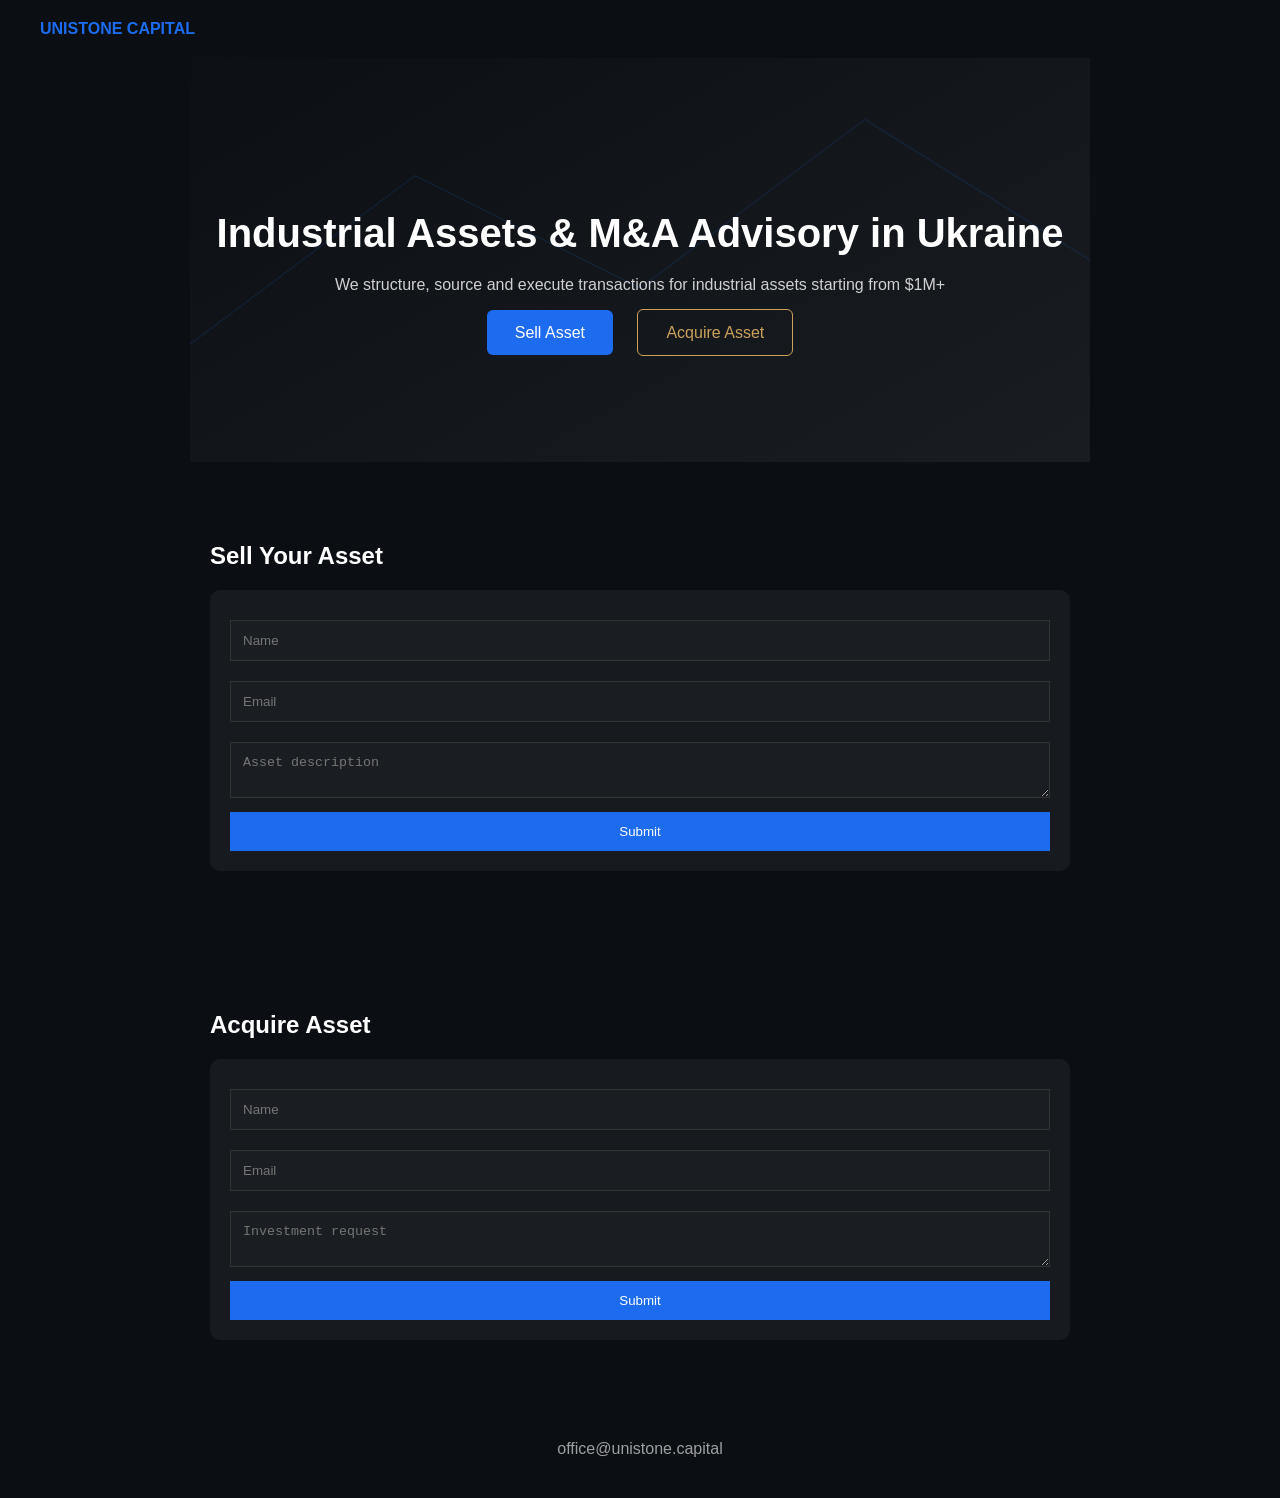
==== index.html @ e774b599 "Add files via upload" ====
<!DOCTYPE html>
<html lang="en">
<head>
<meta charset="UTF-8">
<meta name="viewport" content="width=device-width, initial-scale=1.0">
<title>Unistone Capital</title>
<link rel="stylesheet" href="./assets/css/style.css">
</head>
<body>

<header>
<div class="logo">UNISTONE CAPITAL</div>
</header>

<section class="hero">
<h1>Industrial Assets & M&A Advisory in Ukraine</h1>
<p>We structure, source and execute transactions for industrial assets starting from $1M+</p>
<a href="#sell" class="btn primary">Sell Asset</a>
<a href="#buy" class="btn secondary">Acquire Asset</a>
</section>

<section id="sell">
<h2>Sell Your Asset</h2>
<form>
<input placeholder="Name">
<input placeholder="Email">
<textarea placeholder="Asset description"></textarea>
<button>Submit</button>
</form>
</section>

<section id="buy">
<h2>Acquire Asset</h2>
<form>
<input placeholder="Name">
<input placeholder="Email">
<textarea placeholder="Investment request"></textarea>
<button>Submit</button>
</form>
</section>

<footer>
office@unistone.capital
</footer>

</body>
</html>
---- assets/css/style.css ----
*{box-sizing:border-box}
body{margin:0;font-family:Arial;background:#0b0f14;color:#fff}
header{padding:20px 40px}
.logo{font-weight:bold;color:#1d6cf0}
.hero{background:url('../img/hero.svg') center/cover no-repeat;padding:120px 20px;text-align:center}
.hero h1{font-size:40px;margin-bottom:20px}
.hero p{opacity:.8;margin-bottom:30px}
.btn{padding:14px 28px;margin:10px;border-radius:6px;text-decoration:none}
.primary{background:#1d6cf0;color:#fff}
.secondary{border:1px solid #cba15a;color:#cba15a}
section{padding:60px 20px;max-width:900px;margin:auto}
form{background:rgba(255,255,255,0.05);padding:20px;border-radius:10px}
input,textarea{width:100%;margin:10px 0;padding:12px;background:#1a1e23;border:1px solid #333;color:#fff}
button{background:#1d6cf0;color:#fff;border:none;padding:12px;width:100%}
footer{text-align:center;padding:40px;opacity:.6}
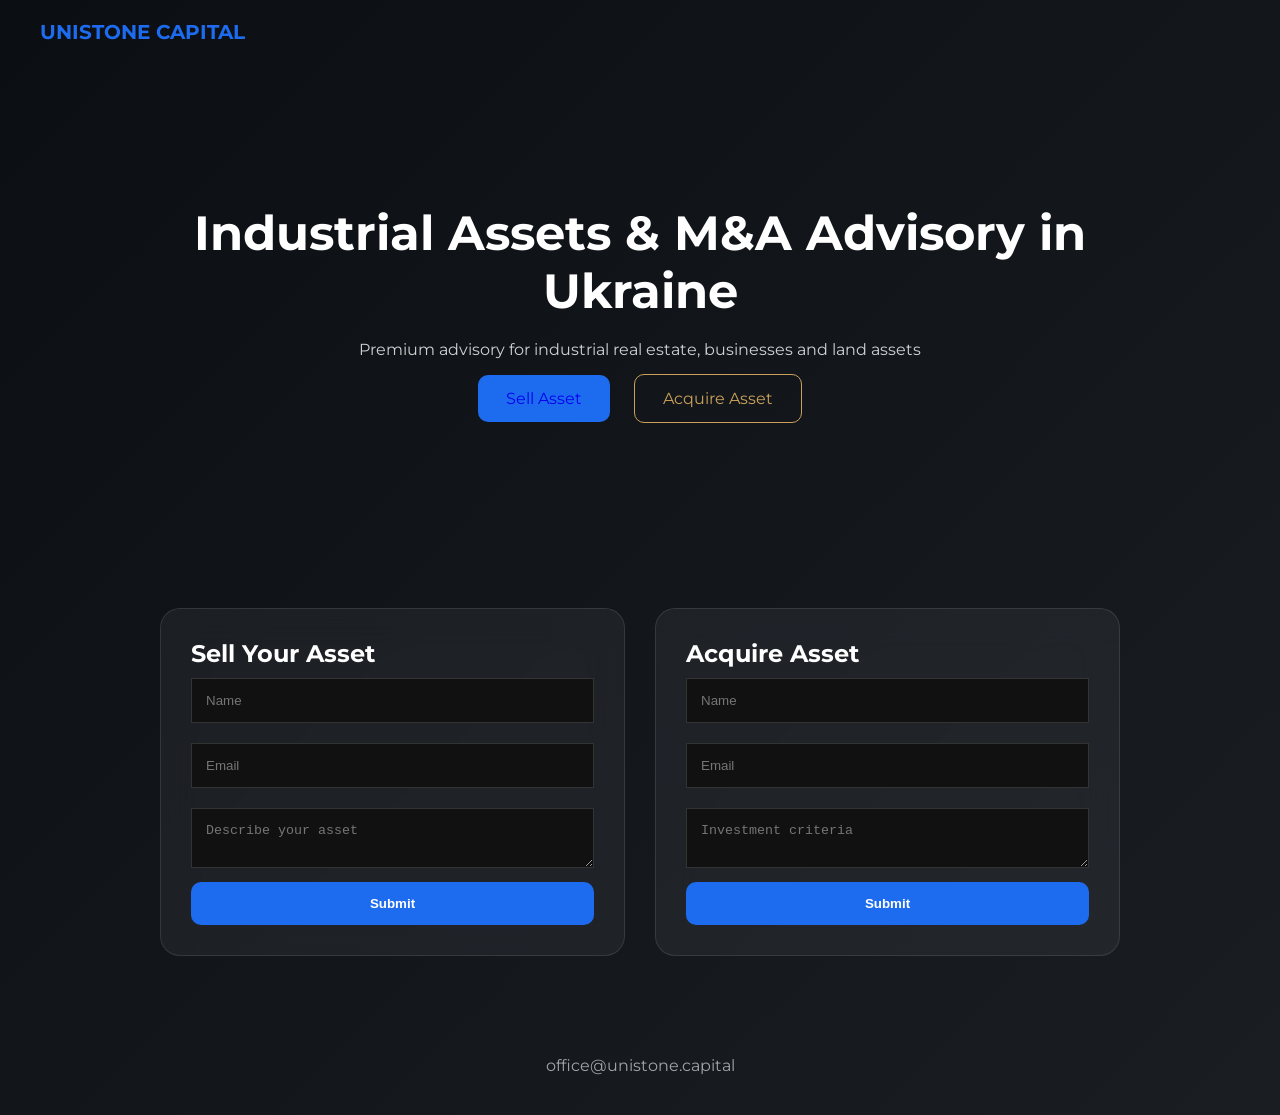
==== commit 289d7223: "Add files via upload" ====
--- a/index.html
+++ b/index.html
@@ -6,6 +6,7 @@
 <title>Unistone Capital</title>
 <link rel="stylesheet" href="./assets/css/style.css">
 </head>
+
 <body>
 
 <header>
@@ -14,29 +15,32 @@
 
 <section class="hero">
 <h1>Industrial Assets & M&A Advisory in Ukraine</h1>
-<p>We structure, source and execute transactions for industrial assets starting from $1M+</p>
+<p>Premium advisory for industrial real estate, businesses and land assets</p>
+
 <a href="#sell" class="btn primary">Sell Asset</a>
 <a href="#buy" class="btn secondary">Acquire Asset</a>
 </section>
 
-<section id="sell">
+<section class="grid">
+<div class="glass" id="sell">
 <h2>Sell Your Asset</h2>
 <form>
 <input placeholder="Name">
 <input placeholder="Email">
-<textarea placeholder="Asset description"></textarea>
+<textarea placeholder="Describe your asset"></textarea>
 <button>Submit</button>
 </form>
-</section>
+</div>
 
-<section id="buy">
+<div class="glass" id="buy">
 <h2>Acquire Asset</h2>
 <form>
 <input placeholder="Name">
 <input placeholder="Email">
-<textarea placeholder="Investment request"></textarea>
+<textarea placeholder="Investment criteria"></textarea>
 <button>Submit</button>
 </form>
+</div>
 </section>
 
 <footer>
--- a/assets/css/style.css
+++ b/assets/css/style.css
@@ -1,15 +1,100 @@
-*{box-sizing:border-box}
-body{margin:0;font-family:Arial;background:#0b0f14;color:#fff}
-header{padding:20px 40px}
-.logo{font-weight:bold;color:#1d6cf0}
-.hero{background:url('../img/hero.svg') center/cover no-repeat;padding:120px 20px;text-align:center}
-.hero h1{font-size:40px;margin-bottom:20px}
-.hero p{opacity:.8;margin-bottom:30px}
-.btn{padding:14px 28px;margin:10px;border-radius:6px;text-decoration:none}
-.primary{background:#1d6cf0;color:#fff}
-.secondary{border:1px solid #cba15a;color:#cba15a}
-section{padding:60px 20px;max-width:900px;margin:auto}
-form{background:rgba(255,255,255,0.05);padding:20px;border-radius:10px}
-input,textarea{width:100%;margin:10px 0;padding:12px;background:#1a1e23;border:1px solid #333;color:#fff}
-button{background:#1d6cf0;color:#fff;border:none;padding:12px;width:100%}
-footer{text-align:center;padding:40px;opacity:.6}
+
+@import url('https://fonts.googleapis.com/css2?family=Montserrat:wght@400;600;700&display=swap');
+
+*{box-sizing:border-box;margin:0;padding:0}
+body{
+  font-family:'Montserrat',sans-serif;
+  background:linear-gradient(135deg,#0b0f14,#1a1e23);
+  color:#fff;
+}
+
+header{
+  padding:20px 40px;
+  display:flex;
+  justify-content:space-between;
+  align-items:center;
+}
+
+.logo{
+  font-weight:700;
+  font-size:20px;
+  color:#1d6cf0;
+}
+
+.hero{
+  padding:140px 20px;
+  text-align:center;
+}
+
+.hero h1{
+  font-size:48px;
+  max-width:900px;
+  margin:0 auto 20px;
+}
+
+.hero p{
+  opacity:.8;
+  margin-bottom:30px;
+}
+
+.btn{
+  padding:14px 28px;
+  margin:10px;
+  border-radius:10px;
+  text-decoration:none;
+  backdrop-filter:blur(10px);
+}
+
+.primary{
+  background:#1d6cf0;
+}
+
+.secondary{
+  border:1px solid #cba15a;
+  color:#cba15a;
+}
+
+.glass{
+  background:rgba(255,255,255,0.05);
+  backdrop-filter:blur(20px);
+  border:1px solid rgba(255,255,255,0.1);
+  border-radius:20px;
+  padding:30px;
+}
+
+section{
+  padding:60px 20px;
+  max-width:1000px;
+  margin:auto;
+}
+
+.grid{
+  display:grid;
+  grid-template-columns:1fr 1fr;
+  gap:30px;
+}
+
+input,textarea{
+  width:100%;
+  padding:14px;
+  margin:10px 0;
+  background:#111;
+  border:1px solid #333;
+  color:#fff;
+}
+
+button{
+  width:100%;
+  padding:14px;
+  background:#1d6cf0;
+  border:none;
+  border-radius:10px;
+  color:#fff;
+  font-weight:600;
+}
+
+footer{
+  text-align:center;
+  padding:40px;
+  opacity:.6;
+}
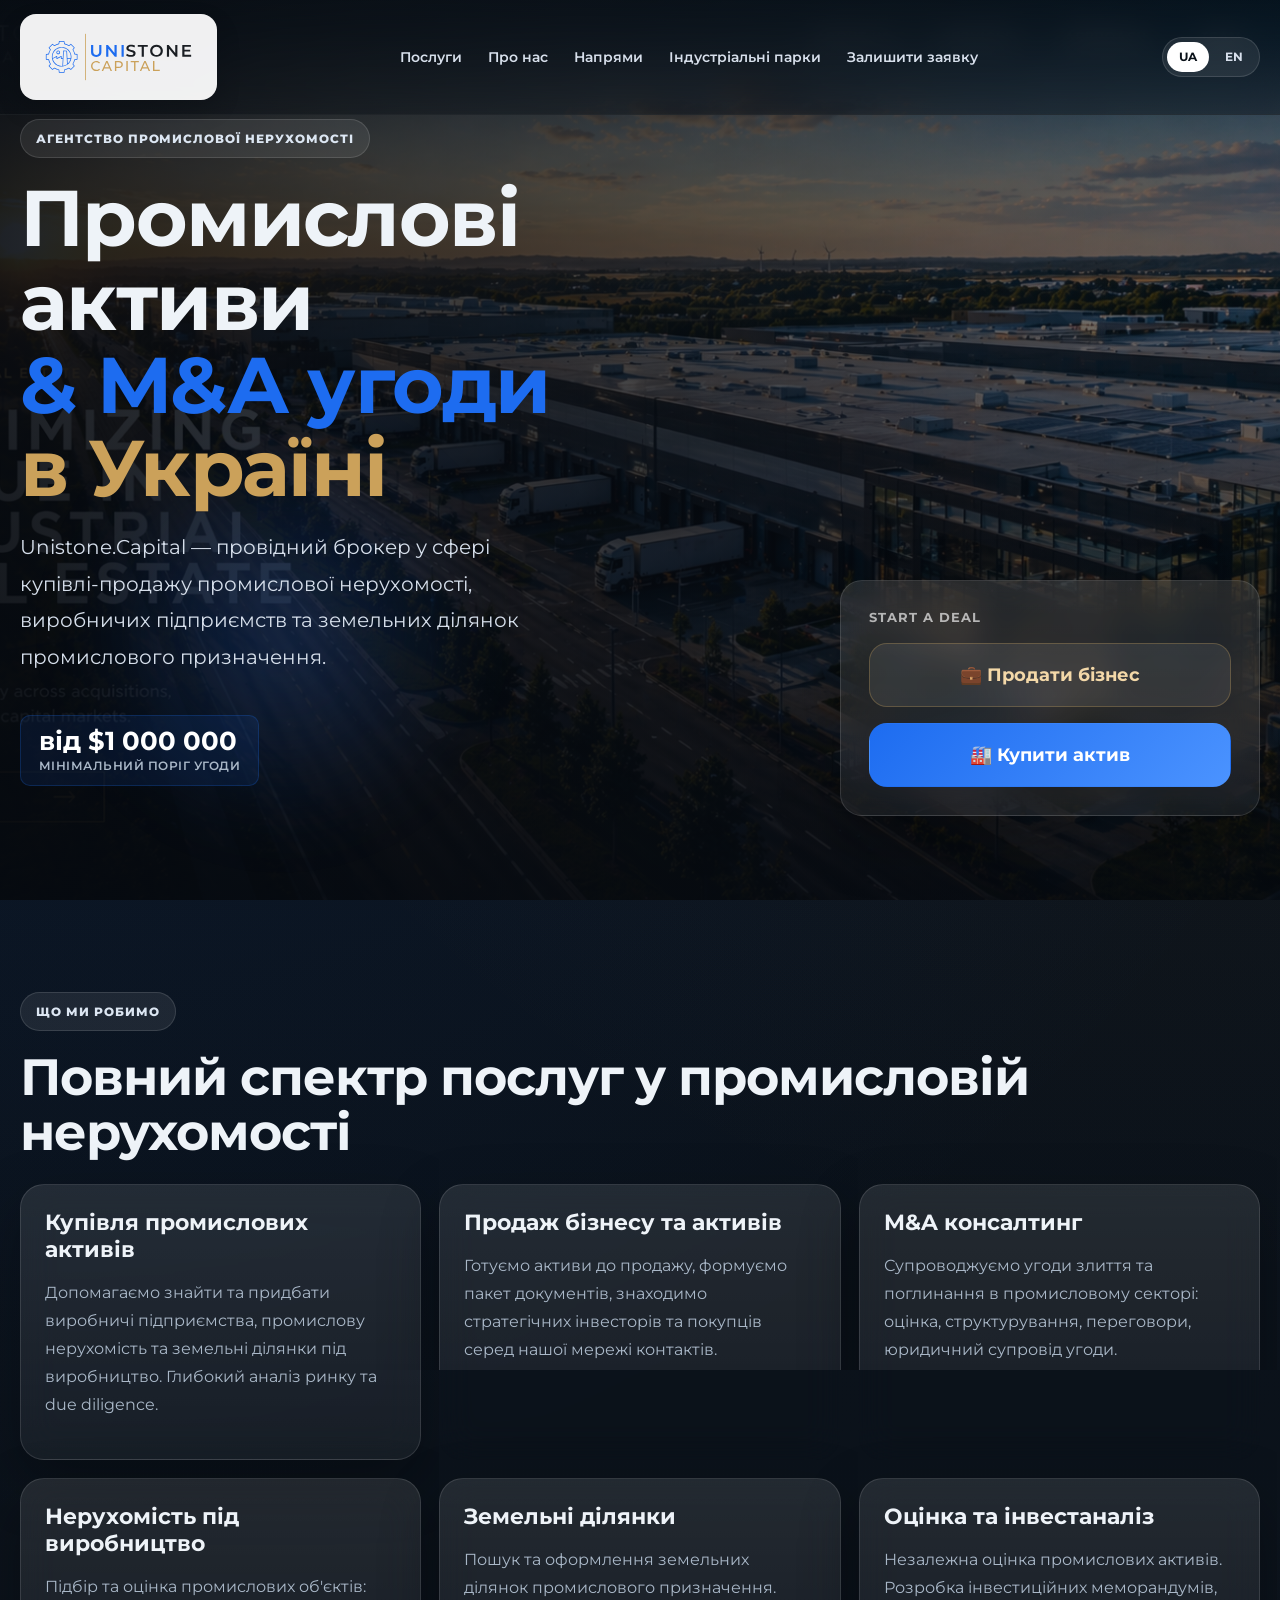
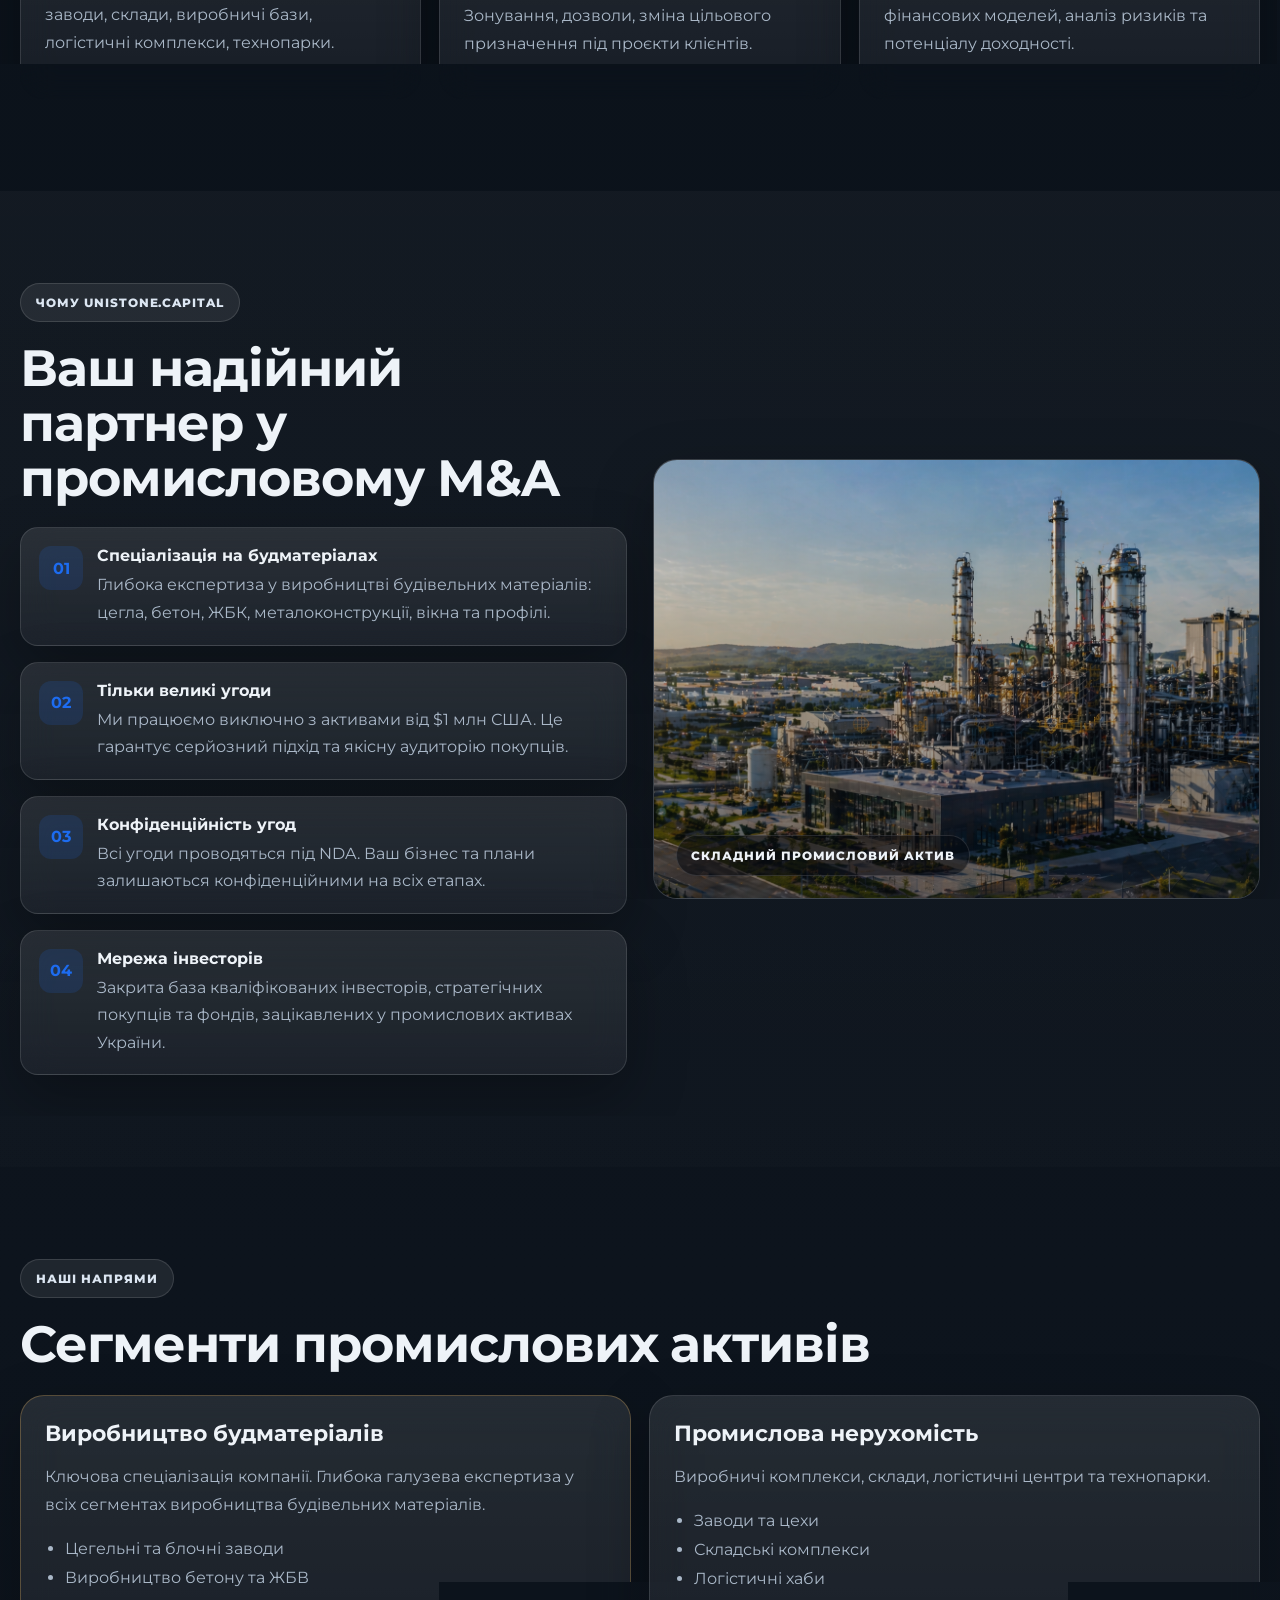
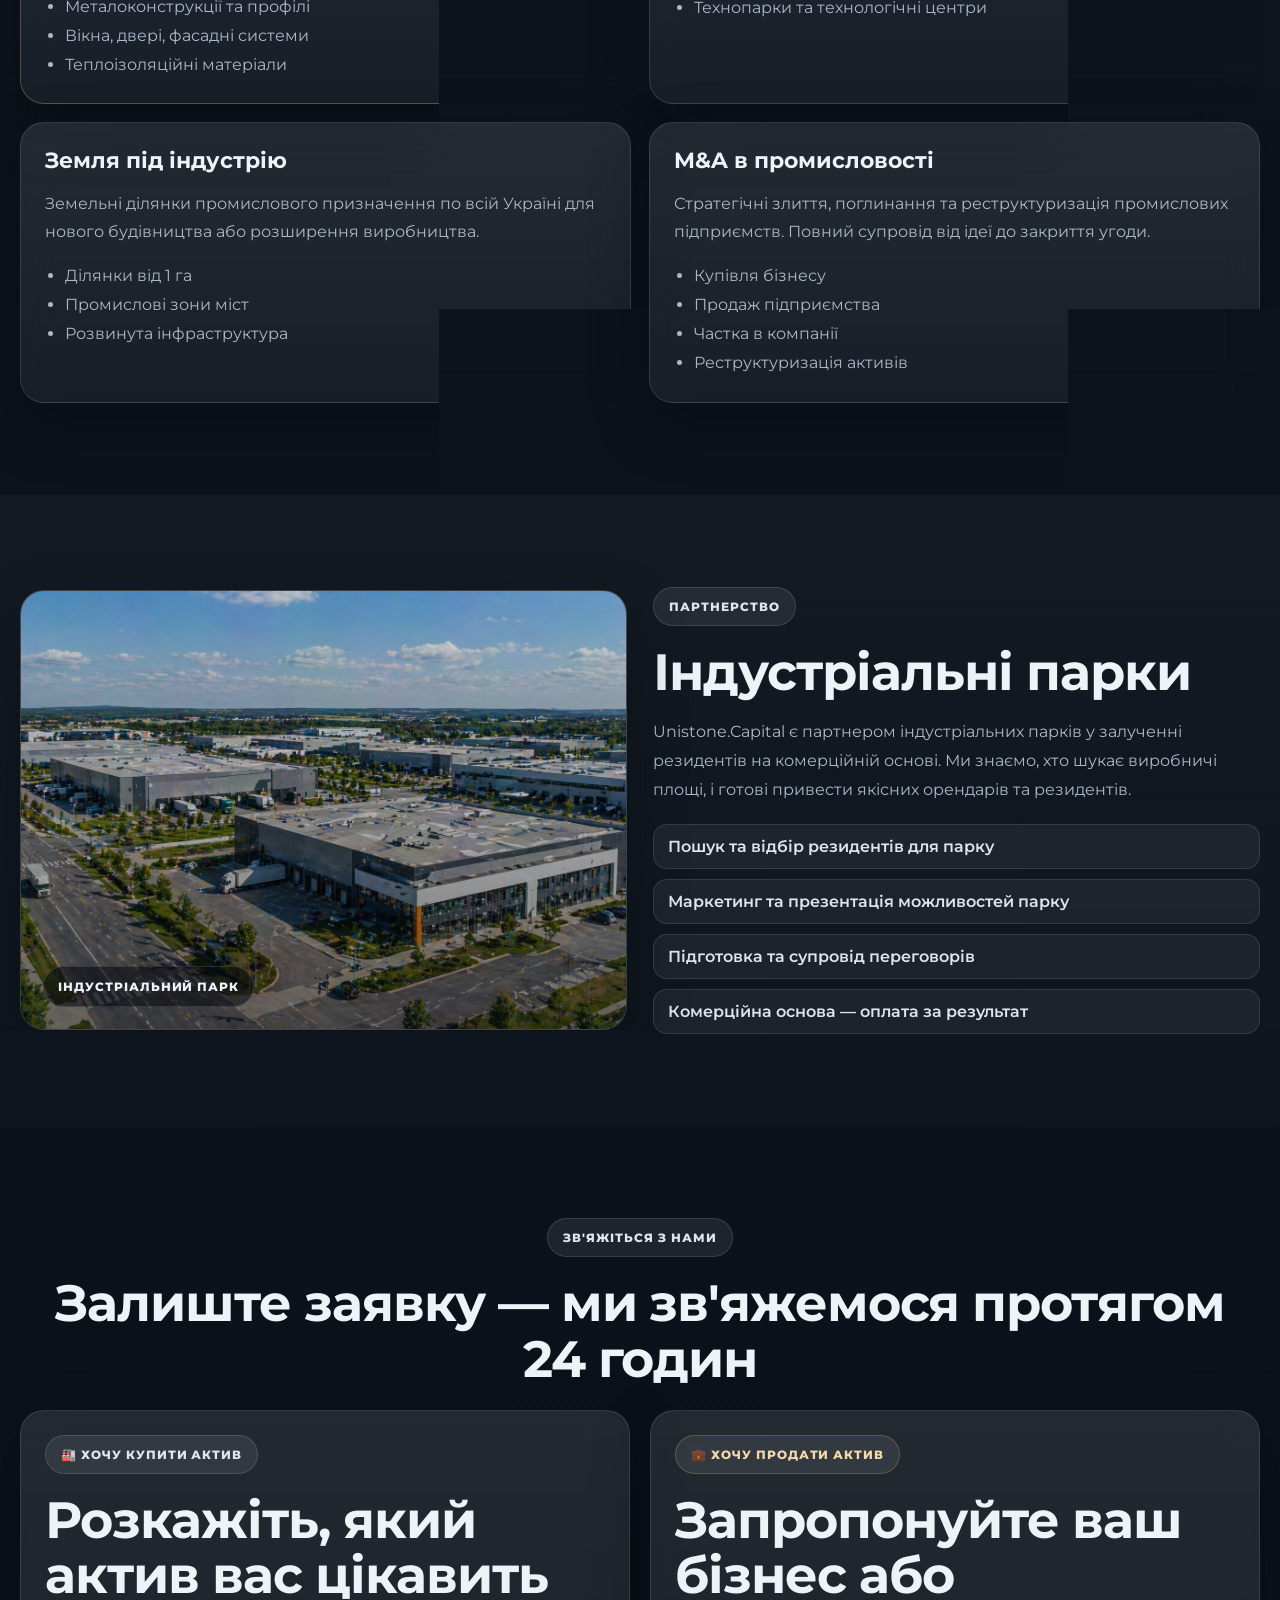
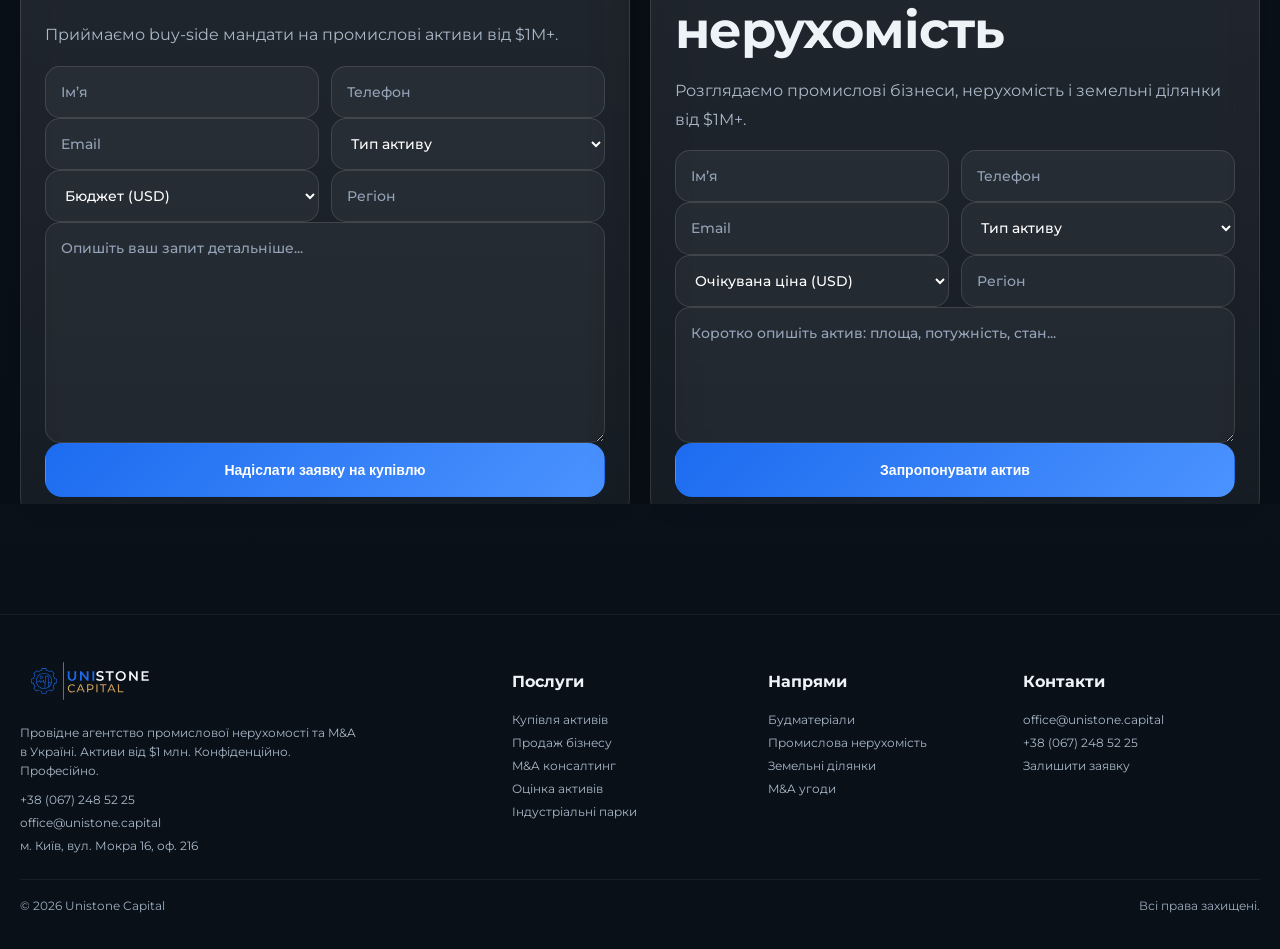
==== commit dcb691c0: "Add files via upload" ====
--- a/index.html
+++ b/index.html
@@ -1,51 +1,323 @@
 <!DOCTYPE html>
-<html lang="en">
+<html lang="uk">
 <head>
-<meta charset="UTF-8">
-<meta name="viewport" content="width=device-width, initial-scale=1.0">
-<title>Unistone Capital</title>
-<link rel="stylesheet" href="./assets/css/style.css">
+  <meta charset="UTF-8">
+  <meta name="viewport" content="width=device-width, initial-scale=1.0">
+  <title>Unistone.Capital — Агентство промислової нерухомості</title>
+  <meta name="description" content="Unistone.Capital — провідне агентство промислової нерухомості та M&A в Україні. Активи від $1 млн.">
+  <link rel="preconnect" href="https://fonts.googleapis.com">
+  <link rel="preconnect" href="https://fonts.gstatic.com" crossorigin>
+  <link href="https://fonts.googleapis.com/css2?family=Montserrat:wght@400;500;600;700;800&display=swap" rel="stylesheet">
+  <link rel="stylesheet" href="assets/css/style.css">
 </head>
-
 <body>
-
-<header>
-<div class="logo">UNISTONE CAPITAL</div>
+<header class="site-header">
+  <div class="container header-inner">
+    <a href="#top" class="brand-pill"><img src="assets/img/logo.svg" alt="Unistone Capital"></a>
+    <nav class="main-nav" id="mainNav">
+      <a href="#services" data-i18n="navServices">Послуги</a>
+      <a href="#why" data-i18n="navAbout">Про нас</a>
+      <a href="#segments" data-i18n="navSegments">Напрями</a>
+      
+      <a href="#parks" data-i18n="navParks">Індустріальні парки</a>
+      <a href="#contact" data-i18n="navContact">Залишити заявку</a>
+    </nav>
+    <div class="header-actions">
+      <div class="lang-switch">
+        <button class="lang-btn active" data-lang-btn="uk">UA</button>
+        <button class="lang-btn" data-lang-btn="en">EN</button>
+      </div>
+      <button class="burger" id="burger" aria-label="menu"><span></span><span></span><span></span></button>
+    </div>
+  </div>
 </header>
 
-<section class="hero">
-<h1>Industrial Assets & M&A Advisory in Ukraine</h1>
-<p>Premium advisory for industrial real estate, businesses and land assets</p>
-
-<a href="#sell" class="btn primary">Sell Asset</a>
-<a href="#buy" class="btn secondary">Acquire Asset</a>
-</section>
-
-<section class="grid">
-<div class="glass" id="sell">
-<h2>Sell Your Asset</h2>
-<form>
-<input placeholder="Name">
-<input placeholder="Email">
-<textarea placeholder="Describe your asset"></textarea>
-<button>Submit</button>
-</form>
-</div>
-
-<div class="glass" id="buy">
-<h2>Acquire Asset</h2>
-<form>
-<input placeholder="Name">
-<input placeholder="Email">
-<textarea placeholder="Investment criteria"></textarea>
-<button>Submit</button>
-</form>
-</div>
-</section>
-
-<footer>
-office@unistone.capital
+<main id="top">
+  <section class="hero">
+    <div class="hero-media"></div>
+    <div class="hero-overlay"></div>
+    <div class="hero-glow"></div>
+    <div class="container hero-inner">
+      <div class="hero-copy">
+        <div class="eyebrow" data-i18n="heroBadge">Агентство промислової нерухомості</div>
+        <h1 class="hero-title">
+  <span data-i18n="heroL1"></span>
+  <span class="line-blue" data-i18n="heroL2"></span>
+  <span class="line-gold" data-i18n="heroL3"></span>
+</h1>
+        <p class="hero-text" data-i18n="heroText">Unistone.Capital — провідний брокер у сфері купівлі-продажу промислової нерухомості, виробничих підприємств та земельних ділянок промислового призначення.</p>
+        <div class="hero-threshold-lite">
+          <strong>від $1 000 000</strong>
+          <span data-i18n="heroThreshold">Мінімальний поріг угоди</span>
+        </div>
+
+      </div>
+      <div class="hero-actions-panel reveal-hero">
+        <div class="hero-actions-card">
+          <div class="hero-actions-label" data-i18n="heroActionLabel">Start a Deal</div>
+          <a class="btn btn-secondary btn-hero" href="#sell" data-i18n="heroCta2">💼 Продати бізнес</a>
+          <a class="btn btn-primary btn-hero" href="#buy" data-i18n="heroCta1">🏭 Купити актив</a>
+        </div>
+      </div>
+    </div>
+  </section>
+
+  <section class="section" id="services">
+    <div class="container">
+      <div class="section-head">
+        <div class="section-kicker" data-i18n="servicesKicker">Що ми робимо</div>
+        <h2 data-i18n="servicesTitle">Повний спектр послуг у промисловій нерухомості</h2>
+      </div>
+      <div class="services-grid">
+        <article class="glass-card">
+          <h3 data-i18n="s1t">Купівля промислових активів</h3>
+          <p data-i18n="s1d">Допомагаємо знайти та придбати виробничі підприємства, промислову нерухомість та земельні ділянки під виробництво. Глибокий аналіз ринку та due diligence.</p>
+        </article>
+        <article class="glass-card">
+          <h3 data-i18n="s2t">Продаж бізнесу та активів</h3>
+          <p data-i18n="s2d">Готуємо активи до продажу, формуємо пакет документів, знаходимо стратегічних інвесторів та покупців серед нашої мережі контактів.</p>
+        </article>
+        <article class="glass-card">
+          <h3 data-i18n="s3t">M&A консалтинг</h3>
+          <p data-i18n="s3d">Супроводжуємо угоди злиття та поглинання в промисловому секторі: оцінка, структурування, переговори, юридичний супровід угоди.</p>
+        </article>
+        <article class="glass-card">
+          <h3 data-i18n="s4t">Нерухомість під виробництво</h3>
+          <p data-i18n="s4d">Підбір та оцінка промислових об'єктів: заводи, склади, виробничі бази, логістичні комплекси, технопарки.</p>
+        </article>
+        <article class="glass-card">
+          <h3 data-i18n="s5t">Земельні ділянки</h3>
+          <p data-i18n="s5d">Пошук та оформлення земельних ділянок промислового призначення. Зонування, дозволи, зміна цільового призначення під проєкти клієнтів.</p>
+        </article>
+        <article class="glass-card">
+          <h3 data-i18n="s6t">Оцінка та інвестаналіз</h3>
+          <p data-i18n="s6d">Незалежна оцінка промислових активів. Розробка інвестиційних меморандумів, фінансових моделей, аналіз ризиків та потенціалу доходності.</p>
+        </article>
+      </div>
+    </div>
+  </section>
+
+  <section class="section soft-section" id="why">
+    <div class="container content-grid">
+      <div class="text-card">
+        <div class="section-kicker" data-i18n="whyKicker">Чому Unistone.Capital</div>
+        <h2 data-i18n="whyTitle">Ваш надійний партнер у промисловому M&A</h2>
+        <div class="why-items-inline">
+          <div class="mini-why"><strong>01</strong><div><h4 data-i18n="w1t">Спеціалізація на будматеріалах</h4><p data-i18n="w1d">Глибока експертиза у виробництві будівельних матеріалів: цегла, бетон, ЖБК, металоконструкції, вікна та профілі.</p></div></div>
+          <div class="mini-why"><strong>02</strong><div><h4 data-i18n="w2t">Тільки великі угоди</h4><p data-i18n="w2d">Ми працюємо виключно з активами від $1 млн США. Це гарантує серйозний підхід та якісну аудиторію покупців.</p></div></div>
+          <div class="mini-why"><strong>03</strong><div><h4 data-i18n="w3t">Конфіденційність угод</h4><p data-i18n="w3d">Всі угоди проводяться під NDA. Ваш бізнес та плани залишаються конфіденційними на всіх етапах.</p></div></div>
+          <div class="mini-why"><strong>04</strong><div><h4 data-i18n="w4t">Мережа інвесторів</h4><p data-i18n="w4d">Закрита база кваліфікованих інвесторів, стратегічних покупців та фондів, зацікавлених у промислових активах України.</p></div></div>
+        </div>
+      </div>
+      <div class="image-card image-object">
+        <div class="image-label" data-i18n="objectLabel">Складний промисловий актив</div>
+      </div>
+    </div>
+  </section>
+
+  <section class="section" id="segments">
+    <div class="container">
+      <div class="section-head">
+        <div class="section-kicker" data-i18n="segmentsKicker">Наші напрями</div>
+        <h2 data-i18n="segmentsTitle">Сегменти промислових активів</h2>
+      </div>
+      <div class="segments-grid">
+        <div class="segment-card featured">
+          <h3 data-i18n="seg1t">Виробництво будматеріалів</h3>
+          <p data-i18n="seg1d">Ключова спеціалізація компанії. Глибока галузева експертиза у всіх сегментах виробництва будівельних матеріалів.</p>
+          <ul>
+            <li data-i18n="seg1a">Цегельні та блочні заводи</li>
+            <li data-i18n="seg1b">Виробництво бетону та ЖБВ</li>
+            <li data-i18n="seg1c">Металоконструкції та профілі</li>
+            <li data-i18n="seg1d2">Вікна, двері, фасадні системи</li>
+            <li data-i18n="seg1e">Теплоізоляційні матеріали</li>
+          </ul>
+        </div>
+        <div class="segment-card">
+          <h3 data-i18n="seg2t">Промислова нерухомість</h3>
+          <p data-i18n="seg2d">Виробничі комплекси, склади, логістичні центри та технопарки.</p>
+          <ul>
+            <li data-i18n="seg2a">Заводи та цехи</li>
+            <li data-i18n="seg2b">Складські комплекси</li>
+            <li data-i18n="seg2c">Логістичні хаби</li>
+            <li data-i18n="seg2d2">Технопарки та технологічні центри</li>
+          </ul>
+        </div>
+        <div class="segment-card">
+          <h3 data-i18n="seg3t">Земля під індустрію</h3>
+          <p data-i18n="seg3d">Земельні ділянки промислового призначення по всій Україні для нового будівництва або розширення виробництва.</p>
+          <ul>
+            <li data-i18n="seg3a">Ділянки від 1 га</li>
+            <li data-i18n="seg3b">Промислові зони міст</li>
+            <li data-i18n="seg3c">Розвинута інфраструктура</li>
+          </ul>
+        </div>
+        <div class="segment-card">
+          <h3 data-i18n="seg4t">M&A в промисловості</h3>
+          <p data-i18n="seg4d">Стратегічні злиття, поглинання та реструктуризація промислових підприємств. Повний супровід від ідеї до закриття угоди.</p>
+          <ul>
+            <li data-i18n="seg4a">Купівля бізнесу</li>
+            <li data-i18n="seg4b">Продаж підприємства</li>
+            <li data-i18n="seg4c">Частка в компанії</li>
+            <li data-i18n="seg4d2">Реструктуризація активів</li>
+          </ul>
+        </div>
+      </div>
+    </div>
+  </section>
+
+  <section class="section soft-section" id="parks">
+    <div class="container content-grid reverse">
+      <div class="image-card image-park">
+        <div class="image-label" data-i18n="parkLabel">Індустріальний парк</div>
+      </div>
+      <div class="text-card">
+        <div class="section-kicker" data-i18n="parksKicker">Партнерство</div>
+        <h2 data-i18n="parksTitle">Індустріальні парки</h2>
+        <p data-i18n="parksText1">Unistone.Capital є партнером індустріальних парків у залученні резидентів на комерційній основі. Ми знаємо, хто шукає виробничі площі, і готові привести якісних орендарів та резидентів.</p>
+        <div class="parks-list">
+          <div class="parks-item" data-i18n="parksA">Пошук та відбір резидентів для парку</div>
+          <div class="parks-item" data-i18n="parksB">Маркетинг та презентація можливостей парку</div>
+          <div class="parks-item" data-i18n="parksC">Підготовка та супровід переговорів</div>
+          <div class="parks-item" data-i18n="parksD">Комерційна основа — оплата за результат</div>
+        </div>
+      </div>
+    </div>
+  </section>
+
+  <section class="section" id="contact">
+    <div class="container">
+      <div class="section-head section-head-center">
+        <div class="section-kicker" data-i18n="contactKicker">Зв'яжіться з нами</div>
+        <h2 data-i18n="contactTitle">Залиште заявку — ми зв'яжемося протягом 24 годин</h2>
+      </div>
+      <div class="forms-grid">
+        <div class="form-card" id="buy">
+          <div class="form-top">
+            <div class="pill" data-i18n="buyPill">🏭 Хочу купити актив</div>
+            <h3 data-i18n="buyTitle">Розкажіть, який актив вас цікавить</h3>
+            <p data-i18n="buyText">Приймаємо buy-side мандати на промислові активи від $1M+.</p>
+          </div>
+          <form class="lead-form" action="api/submit.php" method="post">
+            <input type="hidden" name="lead_type" value="buyer">
+            <input type="hidden" class="lang-input" name="lang" value="uk">
+            <div class="form-row">
+              <input type="text" name="name" placeholder="Ім’я" data-placeholder-uk="Ім’я" data-placeholder-en="Name" required>
+              <input type="text" name="phone" placeholder="Телефон" data-placeholder-uk="Телефон" data-placeholder-en="Phone" required>
+            </div>
+            <div class="form-row">
+              <input type="email" name="email" placeholder="Email" data-placeholder-uk="Email" data-placeholder-en="Email" required>
+              <select name="interest_type" required>
+                <option value="" data-uk="Тип активу" data-en="Asset type">Тип активу</option>
+                <option data-uk="Виробниче підприємство" data-en="Manufacturing enterprise">Виробниче підприємство</option>
+                <option data-uk="Промислова нерухомість" data-en="Industrial real estate">Промислова нерухомість</option>
+                <option data-uk="Земельна ділянка" data-en="Land plot">Земельна ділянка</option>
+                <option data-uk="Частка в бізнесі" data-en="Equity stake">Частка в бізнесі</option>
+                <option data-uk="Інше" data-en="Other">Інше</option>
+              </select>
+            </div>
+            <div class="form-row">
+              <select name="budget_range" required>
+                <option value="" data-uk="Бюджет (USD)" data-en="Budget (USD)">Бюджет (USD)</option>
+                <option data-uk="$1M — $5M" data-en="$1M — $5M">$1M — $5M</option>
+                <option data-uk="$5M — $20M" data-en="$5M — $20M">$5M — $20M</option>
+                <option data-uk="$20M+" data-en="$20M+">$20M+</option>
+              </select>
+              <input type="text" name="preferred_location" placeholder="Регіон" data-placeholder-uk="Регіон" data-placeholder-en="Preferred location">
+            </div>
+            <textarea name="description" rows="5" placeholder="Опишіть ваш запит детальніше..." data-placeholder-uk="Опишіть ваш запит детальніше..." data-placeholder-en="Describe your request in more detail..."></textarea>
+            <button class="btn btn-primary btn-wide" type="submit" data-i18n="buyBtn">Надіслати заявку на купівлю</button>
+          </form>
+        </div>
+
+        <div class="form-card" id="sell">
+          <div class="form-top">
+            <div class="pill pill-gold" data-i18n="sellPill">💼 Хочу продати актив</div>
+            <h3 data-i18n="sellTitle">Запропонуйте ваш бізнес або нерухомість</h3>
+            <p data-i18n="sellText">Розглядаємо промислові бізнеси, нерухомість і земельні ділянки від $1M+.</p>
+          </div>
+          <form class="lead-form" action="api/submit.php" method="post">
+            <input type="hidden" name="lead_type" value="seller">
+            <input type="hidden" class="lang-input" name="lang" value="uk">
+            <div class="form-row">
+              <input type="text" name="name" placeholder="Ім’я" data-placeholder-uk="Ім’я" data-placeholder-en="Name" required>
+              <input type="text" name="phone" placeholder="Телефон" data-placeholder-uk="Телефон" data-placeholder-en="Phone" required>
+            </div>
+            <div class="form-row">
+              <input type="email" name="email" placeholder="Email" data-placeholder-uk="Email" data-placeholder-en="Email" required>
+              <select name="asset_type" required>
+                <option value="" data-uk="Тип активу" data-en="Asset type">Тип активу</option>
+                <option data-uk="Виробниче підприємство" data-en="Manufacturing enterprise">Виробниче підприємство</option>
+                <option data-uk="Промислова нерухомість" data-en="Industrial real estate">Промислова нерухомість</option>
+                <option data-uk="Земельна ділянка" data-en="Land plot">Земельна ділянка</option>
+                <option data-uk="Частка в бізнесі" data-en="Equity stake">Частка в бізнесі</option>
+              </select>
+            </div>
+            <div class="form-row">
+              <select name="value_range" required>
+                <option value="" data-uk="Очікувана ціна (USD)" data-en="Expected price (USD)">Очікувана ціна (USD)</option>
+                <option data-uk="$1M — $5M" data-en="$1M — $5M">$1M — $5M</option>
+                <option data-uk="$5M — $20M" data-en="$5M — $20M">$5M — $20M</option>
+                <option data-uk="$20M+" data-en="$20M+">$20M+</option>
+              </select>
+              <input type="text" name="location" placeholder="Регіон" data-placeholder-uk="Регіон" data-placeholder-en="Регіон">
+            </div>
+            <textarea name="description" rows="5" placeholder="Коротко опишіть актив: площа, потужність, стан..." data-placeholder-uk="Коротко опишіть актив: площа, потужність, стан..." data-placeholder-en="Briefly describe the asset: area, capacity, condition..."></textarea>
+            <button class="btn btn-primary btn-wide" type="submit" data-i18n="sellBtn">Запропонувати актив</button>
+          </form>
+        </div>
+      </div>
+    </div>
+  </section>
+</main>
+
+<div class="toast" id="toast"></div>
+
+<footer class="site-footer">
+  <div class="container footer-grid">
+    <div>
+      <div class="footer-logo footer-logo-dark"><img src="assets/img/logo-dark.svg" alt="Unistone Capital"></div>
+      <p class="footer-desc" data-i18n="footerDesc">Провідне агентство промислової нерухомості та M&A в Україні. Активи від $1 млн. Конфіденційно. Професійно.</p>
+      <div class="footer-list">
+        <li><a href="tel:+380672485225">+38 (067) 248 52 25</a></li>
+        <li><a href="mailto:office@unistone.capital">office@unistone.capital</a></li>
+        <li>м. Київ, вул. Мокра 16, оф. 216</li>
+      </div>
+    </div>
+    <div>
+      <h4 data-i18n="footerServices">Послуги</h4>
+      <ul class="footer-list">
+        <li><a href="#services" data-i18n="footerS1">Купівля активів</a></li>
+        <li><a href="#services" data-i18n="footerS2">Продаж бізнесу</a></li>
+        <li><a href="#services" data-i18n="footerS3">M&A консалтинг</a></li>
+        <li><a href="#services" data-i18n="footerS4">Оцінка активів</a></li>
+        <li><a href="#parks" data-i18n="footerS5">Індустріальні парки</a></li>
+      </ul>
+    </div>
+    <div>
+      <h4 data-i18n="footerSegments">Напрями</h4>
+      <ul class="footer-list">
+        <li><a href="#segments" data-i18n="footerG1">Будматеріали</a></li>
+        <li><a href="#segments" data-i18n="footerG2">Промислова нерухомість</a></li>
+        <li><a href="#segments" data-i18n="footerG3">Земельні ділянки</a></li>
+        <li><a href="#segments" data-i18n="footerG4">M&A угоди</a></li>
+      </ul>
+    </div>
+    <div>
+      <h4 data-i18n="footerContact">Контакти</h4>
+      <ul class="footer-list">
+        <li><a href="mailto:office@unistone.capital">office@unistone.capital</a></li>
+        <li><a href="tel:+380672485225">+38 (067) 248 52 25</a></li>
+        <li><a href="#contact" data-i18n="footerRequest">Залишити заявку</a></li>
+      </ul>
+    </div>
+  </div>
+  <div class="container footer-bottom">
+    <span>© 2026 Unistone Capital</span>
+    <span data-i18n="footerRights">Всі права захищені.</span>
+  </div>
 </footer>
 
+<script src="assets/js/app.js"></script>
 </body>
 </html>
--- a/assets/css/style.css
+++ b/assets/css/style.css
@@ -1,100 +1,244 @@
 
-@import url('https://fonts.googleapis.com/css2?family=Montserrat:wght@400;600;700&display=swap');
-
-*{box-sizing:border-box;margin:0;padding:0}
+:root{
+  --bg:#0a1016;
+  --text:#eef3f8;
+  --muted:#aab8c8;
+  --line:rgba(255,255,255,.12);
+  --blue:#1d6cf0;
+  --gold:#cba15a;
+  --shadow:0 22px 60px rgba(0,0,0,.28);
+  --radius:24px;
+  --container:1320px;
+}
+*{box-sizing:border-box}
+html{scroll-behavior:smooth}
 body{
+  margin:0;
   font-family:'Montserrat',sans-serif;
-  background:linear-gradient(135deg,#0b0f14,#1a1e23);
-  color:#fff;
-}
-
-header{
-  padding:20px 40px;
-  display:flex;
-  justify-content:space-between;
-  align-items:center;
-}
-
-.logo{
-  font-weight:700;
-  font-size:20px;
-  color:#1d6cf0;
-}
-
-.hero{
-  padding:140px 20px;
-  text-align:center;
-}
-
+  color:var(--text);
+  background:
+    radial-gradient(circle at 0% 0%, rgba(29,108,240,.12), transparent 26%),
+    radial-gradient(circle at 100% 0%, rgba(203,161,90,.08), transparent 22%),
+    linear-gradient(180deg,#091018 0%,#0d141d 50%,#091018 100%);
+}
+a{text-decoration:none;color:inherit}
+img{display:block;max-width:100%}
+.container{width:min(calc(100% - 40px), var(--container));margin:0 auto}
+section{scroll-margin-top:96px}
+.site-header{position:fixed;left:0;right:0;top:0;z-index:50;background:linear-gradient(180deg, rgba(7,12,18,.64), rgba(7,12,18,.38));backdrop-filter:blur(16px);border-bottom:1px solid rgba(255,255,255,.06)}
+.header-inner{display:flex;justify-content:space-between;align-items:center;gap:16px;padding:14px 0}
+.brand-pill{display:inline-flex;align-items:center;justify-content:center;padding:6px 12px;border-radius:16px;background:rgba(255,255,255,.94);box-shadow:0 10px 24px rgba(0,0,0,.16)}
+.brand-pill img{height:74px;width:auto;max-width:none}
+.admin-brand img{height:64px}
+.main-nav{display:flex;align-items:center;gap:26px}
+.main-nav a{font-size:14px;font-weight:600;color:#d7dfeb}
+.main-nav a:hover{color:#fff}
+.header-actions{display:flex;align-items:center;gap:14px}
+.lang-switch{display:flex;gap:4px;padding:4px;border-radius:999px;background:rgba(255,255,255,.08);border:1px solid rgba(255,255,255,.12)}
+.lang-btn{appearance:none;border:none;background:transparent;color:#d8e0ec;padding:9px 12px;border-radius:999px;cursor:pointer;font:700 12px/1 'Montserrat',sans-serif}
+.lang-btn.active{background:#fff;color:#091018}
+.burger{display:none;background:transparent;border:none;cursor:pointer;flex-direction:column;gap:5px}
+.burger span{display:block;width:24px;height:2px;background:#fff}
+.hero{position:relative;height:100vh;min-height:760px;display:flex;align-items:flex-end;overflow:hidden}
+.hero-media{position:absolute;inset:0;background:url('../img/hero.png') center/cover no-repeat;transform:scale(1.03)}
+.hero-overlay{position:absolute;inset:0;background:linear-gradient(90deg, rgba(6,10,16,.84) 0%, rgba(6,10,16,.66) 36%, rgba(6,10,16,.24) 100%), linear-gradient(180deg, rgba(6,10,16,.08), rgba(6,10,16,.84))}
+.hero-glow{position:absolute;left:70px;bottom:60px;width:420px;height:420px;border-radius:50%;background:radial-gradient(circle, rgba(29,108,240,.22), transparent 70%);filter:blur(34px)}
+.hero-inner{position:relative;z-index:2;padding-bottom:84px;display:grid;grid-template-columns:1.15fr .55fr;gap:20px;align-items:end}
+.hero-copy{max-width:780px}
+.hero-side{display:grid;gap:14px}
+.metric-card-side{background:linear-gradient(180deg, rgba(255,255,255,.10), rgba(255,255,255,.05));border:1px solid var(--line);box-shadow:var(--shadow);backdrop-filter:blur(18px);border-radius:20px;padding:20px}
+.metric-card-side strong{display:block;font-size:28px;margin-bottom:8px}
+.metric-card-side span{display:block;color:var(--muted);line-height:1.6}
+.eyebrow,.section-kicker,.pill{display:inline-flex;align-items:center;padding:11px 15px;border-radius:999px;font-size:12px;font-weight:800;letter-spacing:.08em;text-transform:uppercase;color:#dce6f2;background:rgba(255,255,255,.08);border:1px solid rgba(255,255,255,.12)}
+.hero h1{margin:18px 0 18px;font-size:clamp(48px,6.2vw,92px);line-height:1.02;letter-spacing:-.03em}
+.hero-text{font-size:20px;line-height:1.82;color:#d6dfeb;max-width:740px}
+.hero-buttons{display:flex;gap:14px;flex-wrap:wrap;margin-top:28px}
+.hero-points{display:flex;flex-wrap:wrap;gap:10px;margin-top:20px}
+.hero-points span{padding:10px 14px;border-radius:999px;background:rgba(255,255,255,.08);border:1px solid rgba(255,255,255,.1);font-size:13px;color:#d8e2ee}
+.btn{display:inline-flex;align-items:center;justify-content:center;min-height:54px;padding:15px 22px;border-radius:17px;border:1px solid transparent;font-weight:700;font-size:14px;cursor:pointer;transition:.25s}
+.btn:hover{transform:translateY(-1px)}
+.btn-primary{background:linear-gradient(135deg,var(--blue),#4b93ff);color:#fff}
+.btn-secondary{background:rgba(255,255,255,.05);border-color:rgba(203,161,90,.34);color:#f3d8a8}
+.btn-wide{width:100%}
+.section{padding:92px 0}
+.soft-section{background:linear-gradient(180deg, rgba(255,255,255,.03), rgba(255,255,255,.01))}
+.section-head{margin-bottom:24px}
+.section-head-center{text-align:center}
+.section-head p,.text-card p,.form-top p,.cta-box p,.footer-desc{color:var(--muted);line-height:1.82;font-size:16px}
+.section-head h2,.text-card h2,.form-top h3,.cta-box h2{margin:18px 0;font-size:clamp(32px,4vw,52px);line-height:1.08;letter-spacing:-.02em}
+.glass-card,.segment-card,.form-card,.cta-box,.metric-card-side,.image-card,.admin-login-box,.admin-filter-card,.lead-card,.stat-card,.focus-card,.process-card{background:linear-gradient(180deg, rgba(255,255,255,.10), rgba(255,255,255,.05));border:1px solid var(--line);box-shadow:var(--shadow);backdrop-filter:blur(18px);border-radius:var(--radius)}
+.services-grid{display:grid;grid-template-columns:repeat(3,1fr);gap:18px}
+.glass-card{padding:24px}
+.glass-card h3{margin:0 0 12px;font-size:22px}
+.glass-card p,.segment-card p,.process-card span,.focus-card span{color:var(--muted);line-height:1.75}
+.segments-grid{display:grid;grid-template-columns:repeat(2,1fr);gap:18px}
+.segment-card{padding:24px}
+.segment-card.featured{border-color:rgba(203,161,90,.35)}
+.segment-card h3{margin:0 0 12px;font-size:22px}
+.segment-card ul{margin:0;padding-left:20px;color:var(--muted);line-height:1.8}
+.content-grid{display:grid;grid-template-columns:1fr 1fr;gap:26px;align-items:center}
+.content-grid.reverse{grid-template-columns:1fr 1fr}
+.image-card{min-height:440px;position:relative;overflow:hidden}
+.image-card::before{content:"";position:absolute;inset:0;background-position:center;background-size:cover;transform:scale(1.02)}
+.image-object::before{background-image:linear-gradient(180deg, rgba(6,10,16,.10), rgba(6,10,16,.54)), url('../img/industrial-object.png')}
+.image-park::before{background-image:linear-gradient(180deg, rgba(6,10,16,.10), rgba(6,10,16,.50)), url('../img/industrial-park.png')}
+.image-label{position:absolute;left:22px;bottom:22px;z-index:1;padding:12px 14px;border-radius:999px;background:rgba(6,10,16,.56);border:1px solid rgba(255,255,255,.12);font-size:12px;font-weight:800;letter-spacing:.08em;text-transform:uppercase}
+.forms-grid{display:grid;grid-template-columns:1fr 1fr;gap:20px;align-items:stretch}
+.form-card{display:flex;flex-direction:column;padding:24px}
+.form-top{min-height:164px}
+.pill-gold{color:#f3d8a8;border-color:rgba(203,161,90,.30)}
+.lead-form{display:flex;flex-direction:column;flex:1}
+.form-row{display:grid;grid-template-columns:1fr 1fr;gap:12px}
+input,textarea,select{width:100%;border-radius:15px;border:1px solid rgba(255,255,255,.12);background:rgba(255,255,255,.045);color:#fff;outline:none;padding:15px 15px;font:500 14px/1.45 'Montserrat',sans-serif;margin:0}
+input::placeholder,textarea::placeholder{color:#94a3b7}
+textarea{min-height:136px;resize:vertical;flex:1}
+option{color:#111}
+.checkline{display:flex;gap:10px;align-items:flex-start;margin:14px 0 16px;color:#d7dfea;font-size:13px;line-height:1.65}
+.checkline input{width:18px;height:18px;margin-top:2px}
+.process-grid{display:grid;grid-template-columns:repeat(4,1fr);gap:16px}
+.process-card{padding:22px;min-height:160px;display:flex;flex-direction:column;justify-content:space-between}
+.process-card strong{font-size:34px;color:#8db8ff}
+.cta-box{padding:34px;text-align:center}
+.contact-list{display:flex;flex-wrap:wrap;justify-content:center;gap:12px;margin-top:22px}
+.contact-list a,.contact-list span{padding:12px 16px;border-radius:999px;background:rgba(255,255,255,.06);border:1px solid rgba(255,255,255,.12);color:#dbe5f2}
+.site-footer{padding:36px 0;border-top:1px solid rgba(255,255,255,.06)}
+.footer-grid{display:grid;grid-template-columns:2fr 1fr 1fr 1fr;gap:18px}
+.footer-logo img{height:44px}
+.footer-list{list-style:none;padding:0;margin:0}
+.footer-list li{margin:8px 0;color:var(--muted)}
+.footer-bottom{display:flex;justify-content:space-between;gap:12px;color:#9dadbf;margin-top:18px;padding-top:18px;border-top:1px solid rgba(255,255,255,.06)}
+.toast{position:fixed;right:18px;bottom:18px;z-index:60;min-width:280px;max-width:430px;padding:16px 18px;border-radius:18px;background:rgba(8,14,20,.94);border:1px solid rgba(255,255,255,.12);box-shadow:var(--shadow);opacity:0;transform:translateY(12px);pointer-events:none;transition:.25s}
+.toast.show{opacity:1;transform:translateY(0)}
+/* admin */
+.admin-body,.admin-shell-body{margin:0;font-family:'Montserrat',sans-serif;color:var(--text);background:radial-gradient(circle at top left, rgba(29,108,240,.18), transparent 34%), linear-gradient(180deg,#091018,#0d141d)}
+.admin-body{min-height:100vh;display:grid;place-items:center;padding:24px}
+.admin-login-box{width:min(100%,460px);padding:30px}
+.admin-login-box h1{margin:0 0 10px;font-size:34px}
+.admin-login-box p{margin:0 0 18px;color:var(--muted)}
+.admin-error{padding:12px 14px;border-radius:14px;background:rgba(255,78,78,.12);border:1px solid rgba(255,78,78,.28);margin-bottom:14px}
+.admin-form{display:grid;gap:12px}
+.admin-shell{width:min(calc(100% - 40px),1360px);margin:34px auto 48px}
+.admin-top{display:flex;justify-content:space-between;gap:18px;align-items:flex-start;margin-bottom:20px}
+.admin-top h1{margin:0 0 8px;font-size:38px}
+.admin-top p{margin:0;color:var(--muted)}
+.admin-actions{display:flex;gap:12px;flex-wrap:wrap}
+.admin-stats{display:grid;grid-template-columns:repeat(4,1fr);gap:16px;margin-bottom:18px}
+.stat-card{padding:22px;text-align:center}
+.stat-card strong{display:block;font-size:38px;margin-bottom:8px}
+.stat-card span{color:var(--muted)}
+.admin-filter-card{display:grid;grid-template-columns:1.5fr .6fr auto;gap:14px;padding:18px;margin-bottom:18px}
+.lead-list{display:grid;gap:18px}
+.lead-card{padding:22px}
+.lead-header{display:flex;justify-content:space-between;gap:16px;align-items:flex-start}
+.lead-id{font-size:12px;letter-spacing:.08em;text-transform:uppercase;color:#91a1b5;margin-bottom:8px}
+.lead-header h2{margin:0 0 6px;font-size:24px}
+.lead-type{font-size:12px;color:#8ab5ff;vertical-align:middle}
+.lead-meta,.lead-description{color:var(--muted);line-height:1.75}
+.lead-grid{display:grid;grid-template-columns:repeat(2,1fr);gap:12px;margin:16px 0}
+.lead-update{display:grid;grid-template-columns:.55fr 1fr auto;gap:12px;margin-top:18px}
+.status{display:inline-flex;align-items:center;justify-content:center;padding:10px 14px;border-radius:999px;font-size:12px;font-weight:800;letter-spacing:.08em;text-transform:uppercase}
+.status-new{background:rgba(29,108,240,.18);color:#8ab5ff}
+.status-in_review{background:rgba(255,255,255,.12);color:#fff}
+.status-contacted{background:rgba(203,161,90,.16);color:#f3d8a8}
+.status-qualified{background:rgba(70,192,125,.16);color:#a8f0bf}
+.status-closed{background:rgba(124,92,255,.18);color:#c8b5ff}
+.status-rejected{background:rgba(255,91,91,.16);color:#ffb7b7}
+.admin-sections{display:grid;gap:18px}
+.admin-card{padding:20px}
+.admin-card h3{margin:0 0 14px;font-size:22px}
+.admin-card p{margin:0 0 14px;color:var(--muted)}
+.admin-rows{display:grid;grid-template-columns:1fr 1fr;gap:18px}
+.simple-table{width:100%;border-collapse:collapse}
+.simple-table th,.simple-table td{padding:10px 8px;border-bottom:1px solid rgba(255,255,255,.06);text-align:left;font-size:13px}
+.settings-box{display:grid;gap:18px}
+.save-line{display:flex;gap:12px;flex-wrap:wrap}
+@media (max-width: 1180px){
+  .services-grid,.content-grid,.content-grid.reverse,.forms-grid,.process-grid,.footer-grid,.admin-rows{grid-template-columns:1fr}
+  .form-top{min-height:0}
+}
+@media (max-width: 900px){
+  .main-nav{position:fixed;left:16px;right:16px;top:96px;display:none;flex-direction:column;align-items:flex-start;padding:18px;border-radius:22px;background:rgba(8,12,18,.94);border:1px solid rgba(255,255,255,.10);box-shadow:var(--shadow)}
+  .main-nav.open{display:flex}
+  .burger{display:flex}
+  .brand-pill img{height:68px}
+  .hero{min-height:680px}
+  .hero-inner{padding-bottom:64px;grid-template-columns:1fr}
+  .hero h1{font-size:clamp(42px,10vw,70px)}
+  .hero-text{font-size:18px}
+  .hero-side{display:none}
+  .form-row,.admin-filter-card,.lead-grid,.lead-update,.admin-stats{grid-template-columns:1fr}
+  .admin-top,.footer-bottom{display:grid}
+}
+
+.hero-single{grid-template-columns:1fr !important}
+.hero-threshold-lite{display:inline-flex;flex-direction:column;gap:4px;margin:20px 0 30px;padding:12px 18px;border-radius:10px;background:rgba(29,108,240,.10);border:1px solid rgba(29,108,240,.22)}
+.hero-threshold-lite strong{font-size:26px;line-height:1;color:#fff}
+.hero-threshold-lite span{font-size:12px;color:var(--muted);font-weight:600;letter-spacing:.04em;text-transform:uppercase}
+.hero h1 .line-blue{color:var(--blue)}
+.hero h1 .line-gold{color:var(--gold)}
+.why-items-inline{display:grid;gap:16px;margin-top:22px}
+.mini-why{display:grid;grid-template-columns:44px 1fr;gap:14px;padding:18px 18px;border-radius:18px;background:linear-gradient(180deg, rgba(255,255,255,.10), rgba(255,255,255,.05));border:1px solid var(--line);box-shadow:var(--shadow);backdrop-filter:blur(18px)}
+.mini-why strong{display:flex;align-items:center;justify-content:center;width:44px;height:44px;border-radius:12px;background:rgba(29,108,240,.15);color:var(--blue);font-size:16px}
+.mini-why h4{margin:0 0 6px;font-size:16px}
+.mini-why p{margin:0;color:var(--muted);line-height:1.72}
+.parks-list{display:grid;gap:10px;margin-top:20px}
+.parks-item{padding:12px 14px;border-radius:14px;background:rgba(255,255,255,.06);border:1px solid rgba(255,255,255,.11);color:#dce5f1;font-weight:600}
+.footer-logo-dark img{height:78px;width:auto;max-width:none;filter:none;background:rgba(255,255,255,.96);padding:8px 14px;border-radius:16px;box-shadow:0 8px 20px rgba(0,0,0,.18)}
+.footer-list{list-style:none;padding:0;margin:0}
+.footer-list li{margin:8px 0;color:var(--muted)}
+
+/* v10 hero refinement */
+.hero-inner{grid-template-columns:minmax(0,1fr) 420px !important;align-items:end;gap:48px !important;position:relative}
+.hero-single{grid-template-columns:minmax(0,1fr) 420px !important}
+.hero-copy{max-width:820px}
+.hero-actions-panel{display:flex;justify-content:flex-end;align-items:flex-end}
+.hero-actions-card{width:100%;max-width:420px;padding:28px;border-radius:22px;background:linear-gradient(180deg, rgba(255,255,255,.10), rgba(255,255,255,.06));border:1px solid rgba(255,255,255,.12);backdrop-filter:blur(18px);box-shadow:0 22px 60px rgba(0,0,0,.32)}
+.hero-actions-label{font-size:13px;font-weight:700;letter-spacing:.08em;text-transform:uppercase;color:rgba(255,255,255,.65);margin-bottom:18px}
+.btn-hero{width:100%;justify-content:center;padding:20px 28px;font-size:18px;border-radius:18px}
+.hero-actions-card .btn + .btn{margin-top:16px}
+.hero-actions-card .btn-secondary{background:rgba(255,255,255,.08);border-color:rgba(203,161,90,.30)}
+.hero-buttons{display:none !important}
+.footer-logo-dark img{height:54px !important;width:auto !important;max-width:none !important;filter:none !important;background:none !important;padding:0 !important;border-radius:0 !important;box-shadow:none !important;opacity:1 !important}
+.footer-desc{font-size:12px !important;line-height:1.6 !important;max-width:340px}
+.footer-list li,.footer-list li a,.footer-bottom{font-size:12px !important}
+@media (max-width: 980px){.hero-inner{grid-template-columns:1fr !important}.hero-actions-panel{justify-content:flex-start}.hero-actions-card{max-width:360px;margin-top:20px}.btn-hero{font-size:16px;padding:18px 24px}}
+
+
+/* final fixes */
+section{scroll-margin-top:120px;}
+.hero-actions-panel,.hero-actions-card,.btn-hero{position:relative;z-index:5}
+.hero-actions-panel{justify-content:flex-end}
+.footer-logo-dark img{
+  height:60px !important;
+  width:auto !important;
+  max-width:none !important;
+  filter:none !important;
+  background:none !important;
+  padding:0 !important;
+  border-radius:0 !important;
+  box-shadow:none !important;
+  opacity:1 !important;
+}
+
+/* hero typography fix — UA/EN alignment */
 .hero h1{
-  font-size:48px;
-  max-width:900px;
-  margin:0 auto 20px;
-}
-
-.hero p{
-  opacity:.8;
-  margin-bottom:30px;
-}
-
-.btn{
-  padding:14px 28px;
-  margin:10px;
-  border-radius:10px;
-  text-decoration:none;
-  backdrop-filter:blur(10px);
-}
-
-.primary{
-  background:#1d6cf0;
-}
-
-.secondary{
-  border:1px solid #cba15a;
-  color:#cba15a;
-}
-
-.glass{
-  background:rgba(255,255,255,0.05);
-  backdrop-filter:blur(20px);
-  border:1px solid rgba(255,255,255,0.1);
-  border-radius:20px;
-  padding:30px;
-}
-
-section{
-  padding:60px 20px;
-  max-width:1000px;
-  margin:auto;
-}
-
-.grid{
-  display:grid;
-  grid-template-columns:1fr 1fr;
-  gap:30px;
-}
-
-input,textarea{
-  width:100%;
-  padding:14px;
-  margin:10px 0;
-  background:#111;
-  border:1px solid #333;
-  color:#fff;
-}
-
-button{
-  width:100%;
-  padding:14px;
-  background:#1d6cf0;
-  border:none;
-  border-radius:10px;
-  color:#fff;
-  font-weight:600;
-}
-
-footer{
-  text-align:center;
-  padding:40px;
-  opacity:.6;
-}
+  max-width: 650px;
+  line-height: 1.05;
+}
+
+.hero h1 span{
+  display:block;
+}
+
+.hero-text{
+  max-width: 520px;
+}
+
+/* slight tuning for UA vs EN */
+html[lang="uk"] .hero h1{
+  letter-spacing:-0.02em;
+}
+
+html[lang="en"] .hero h1{
+  letter-spacing:-0.03em;
+}
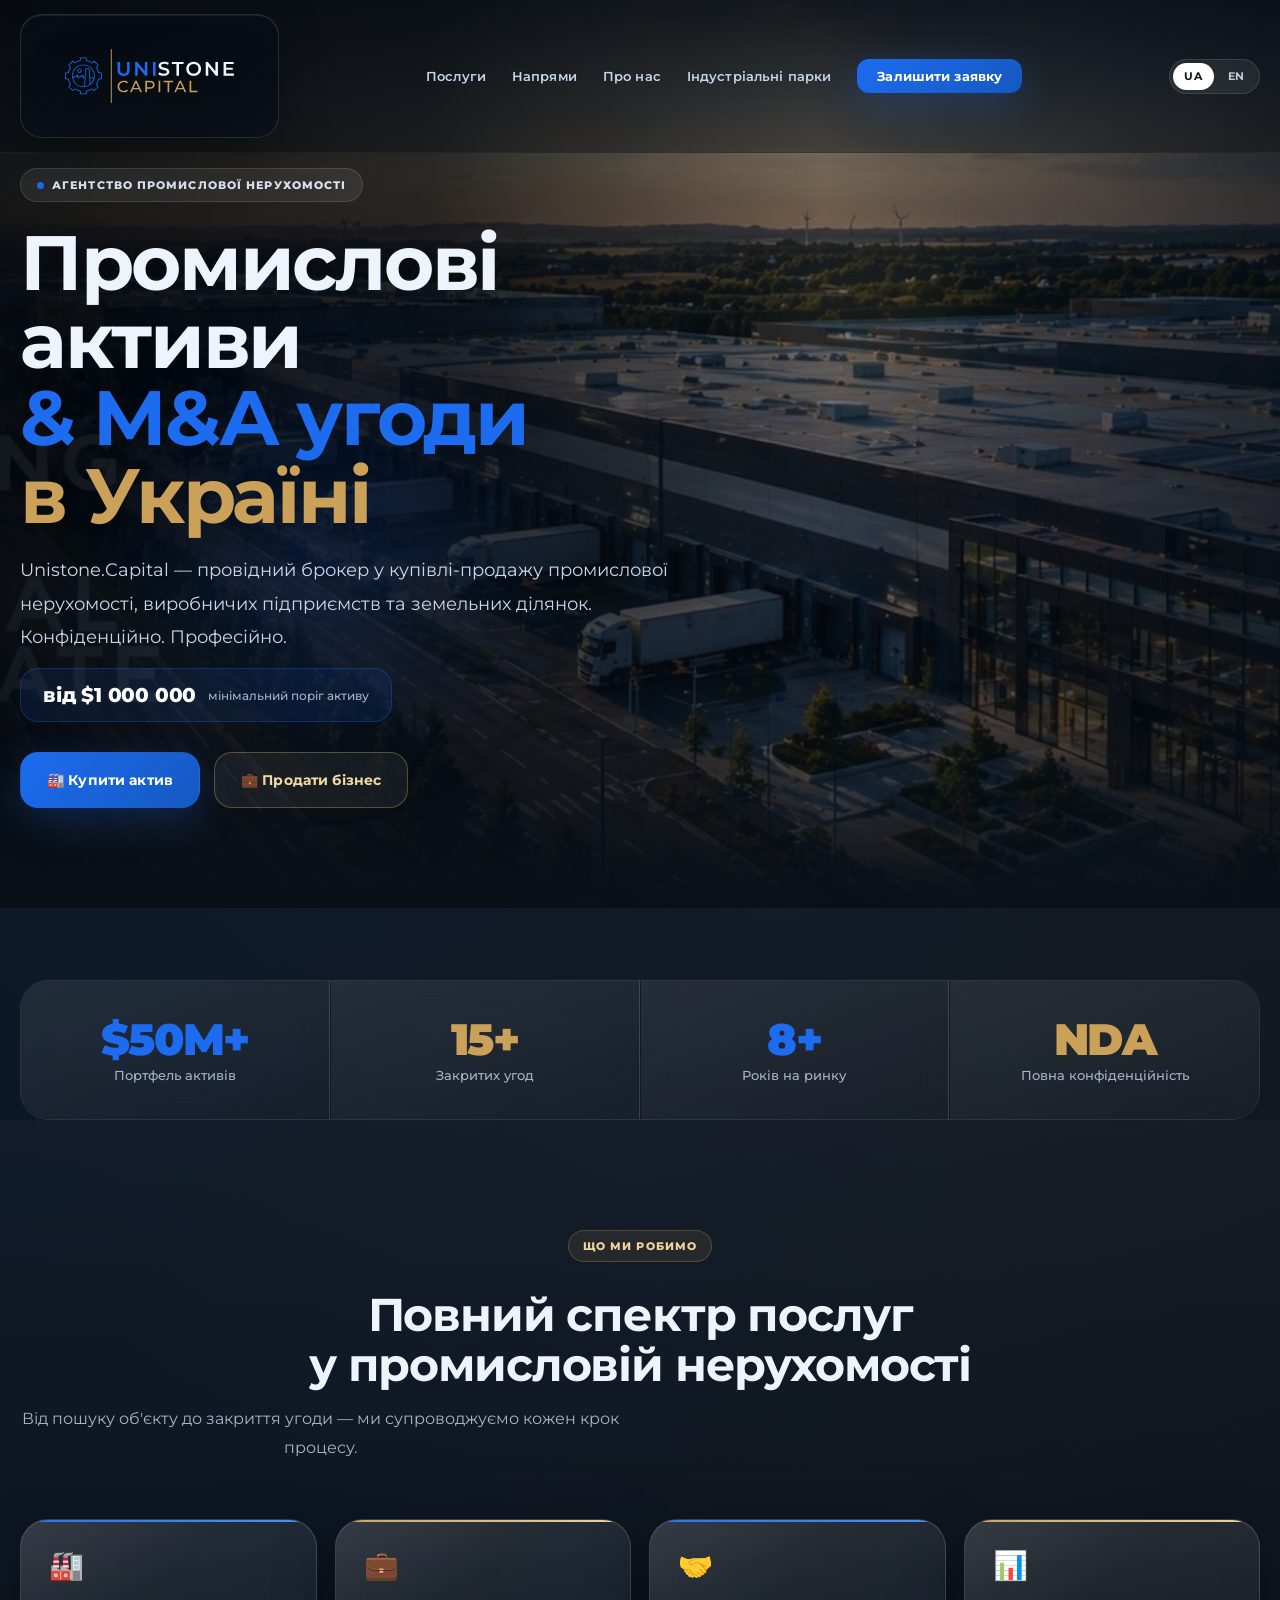
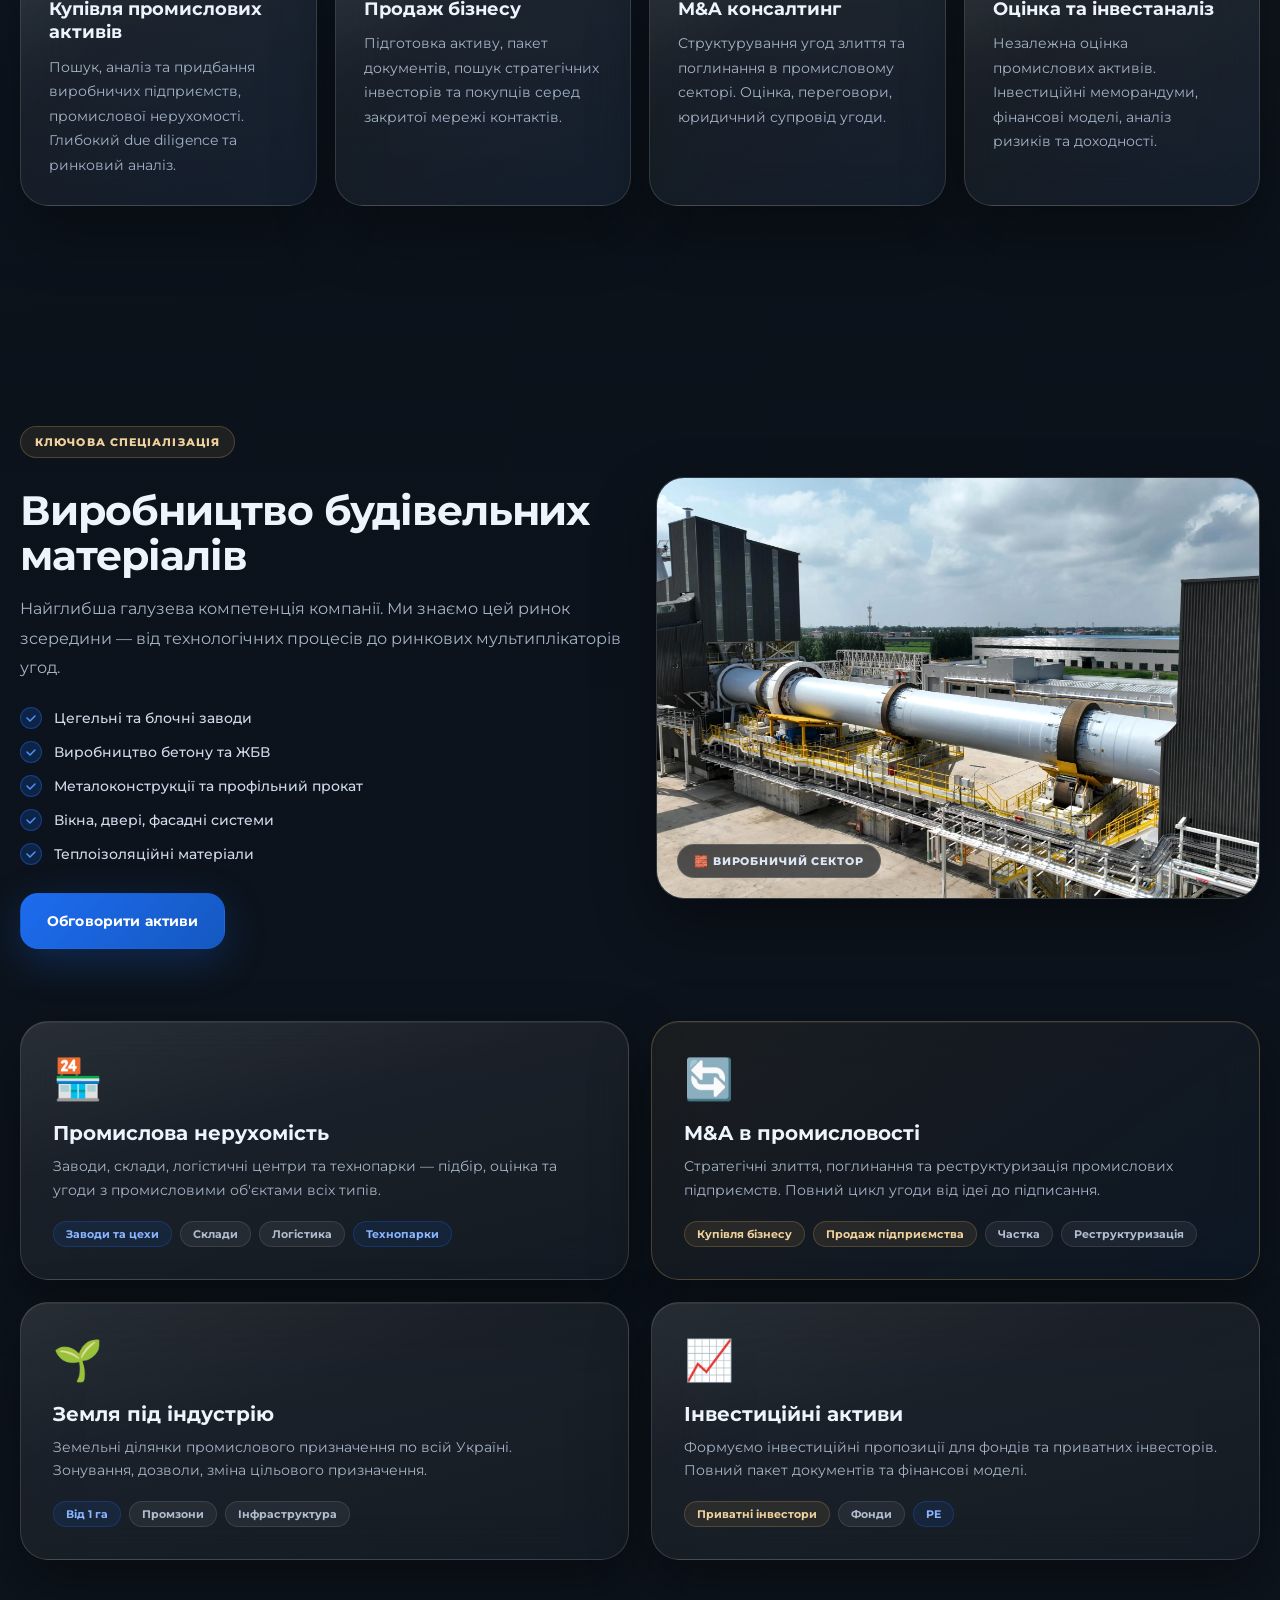
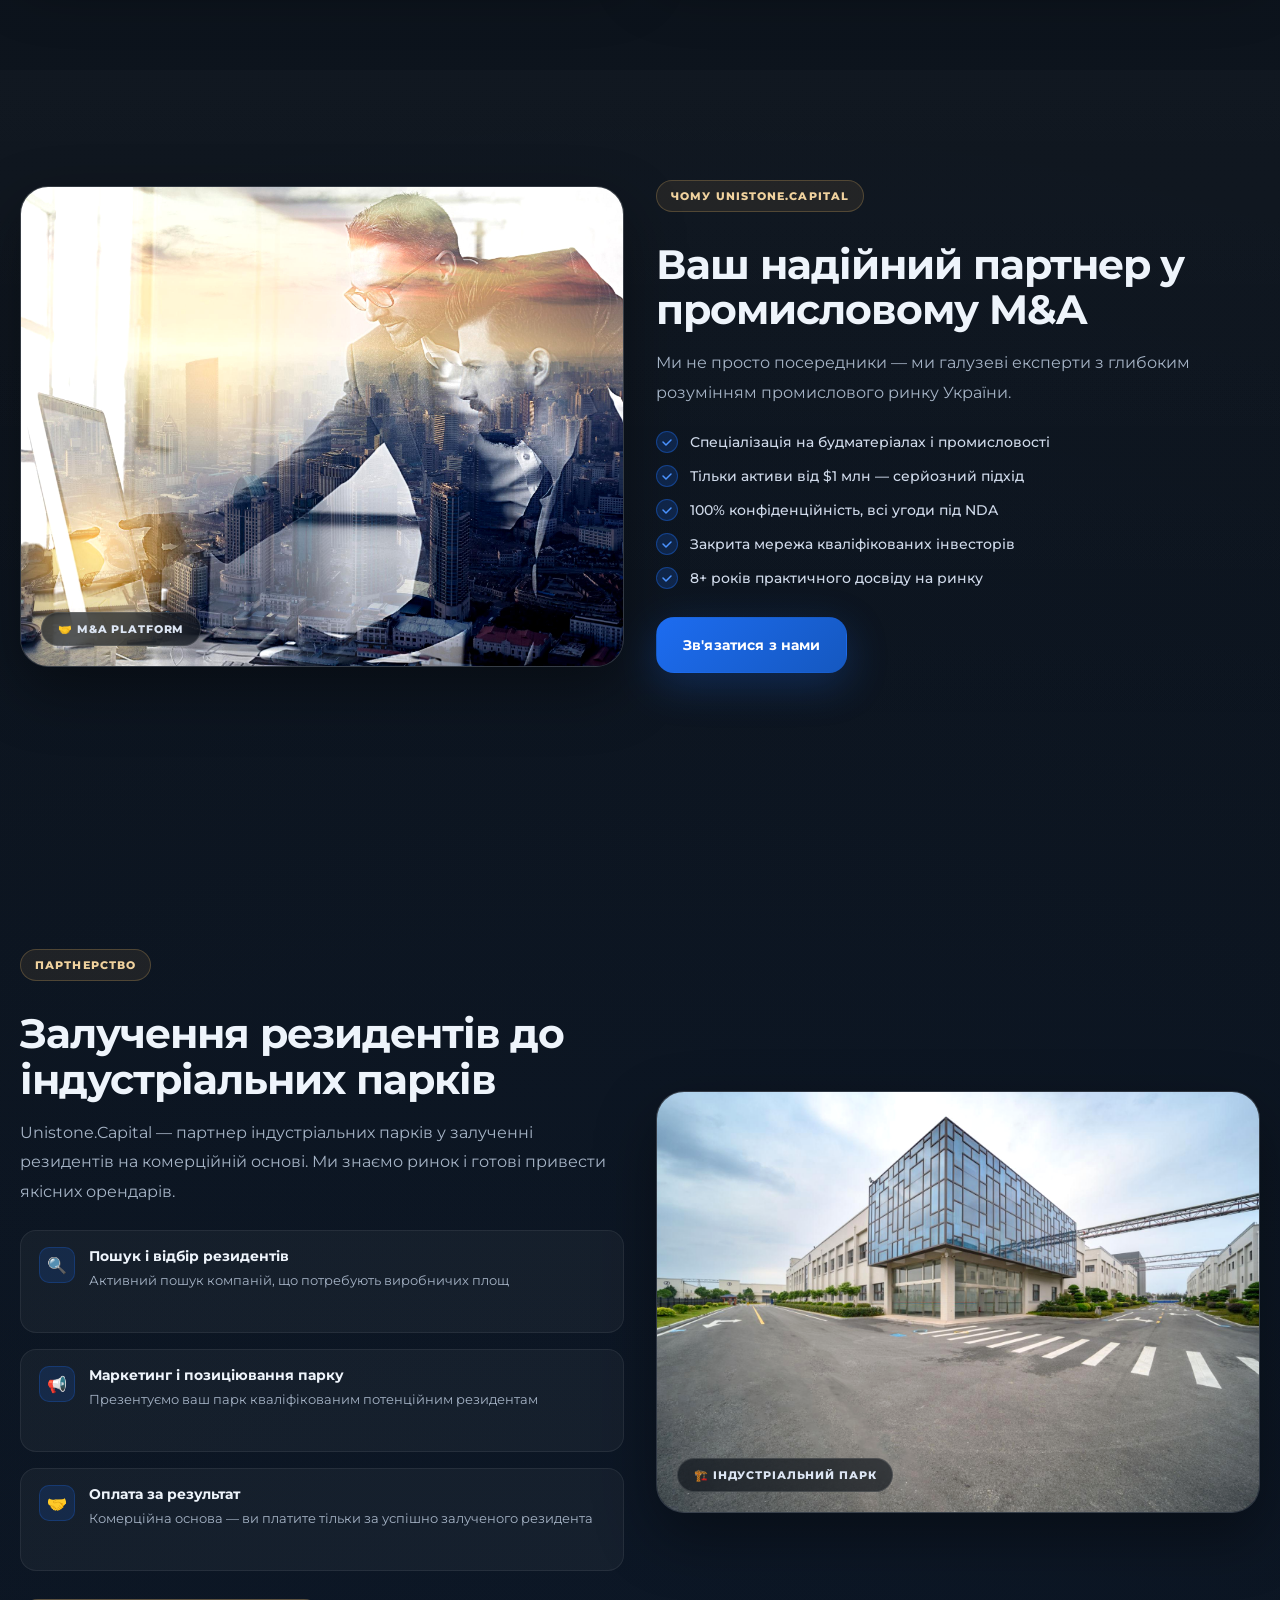
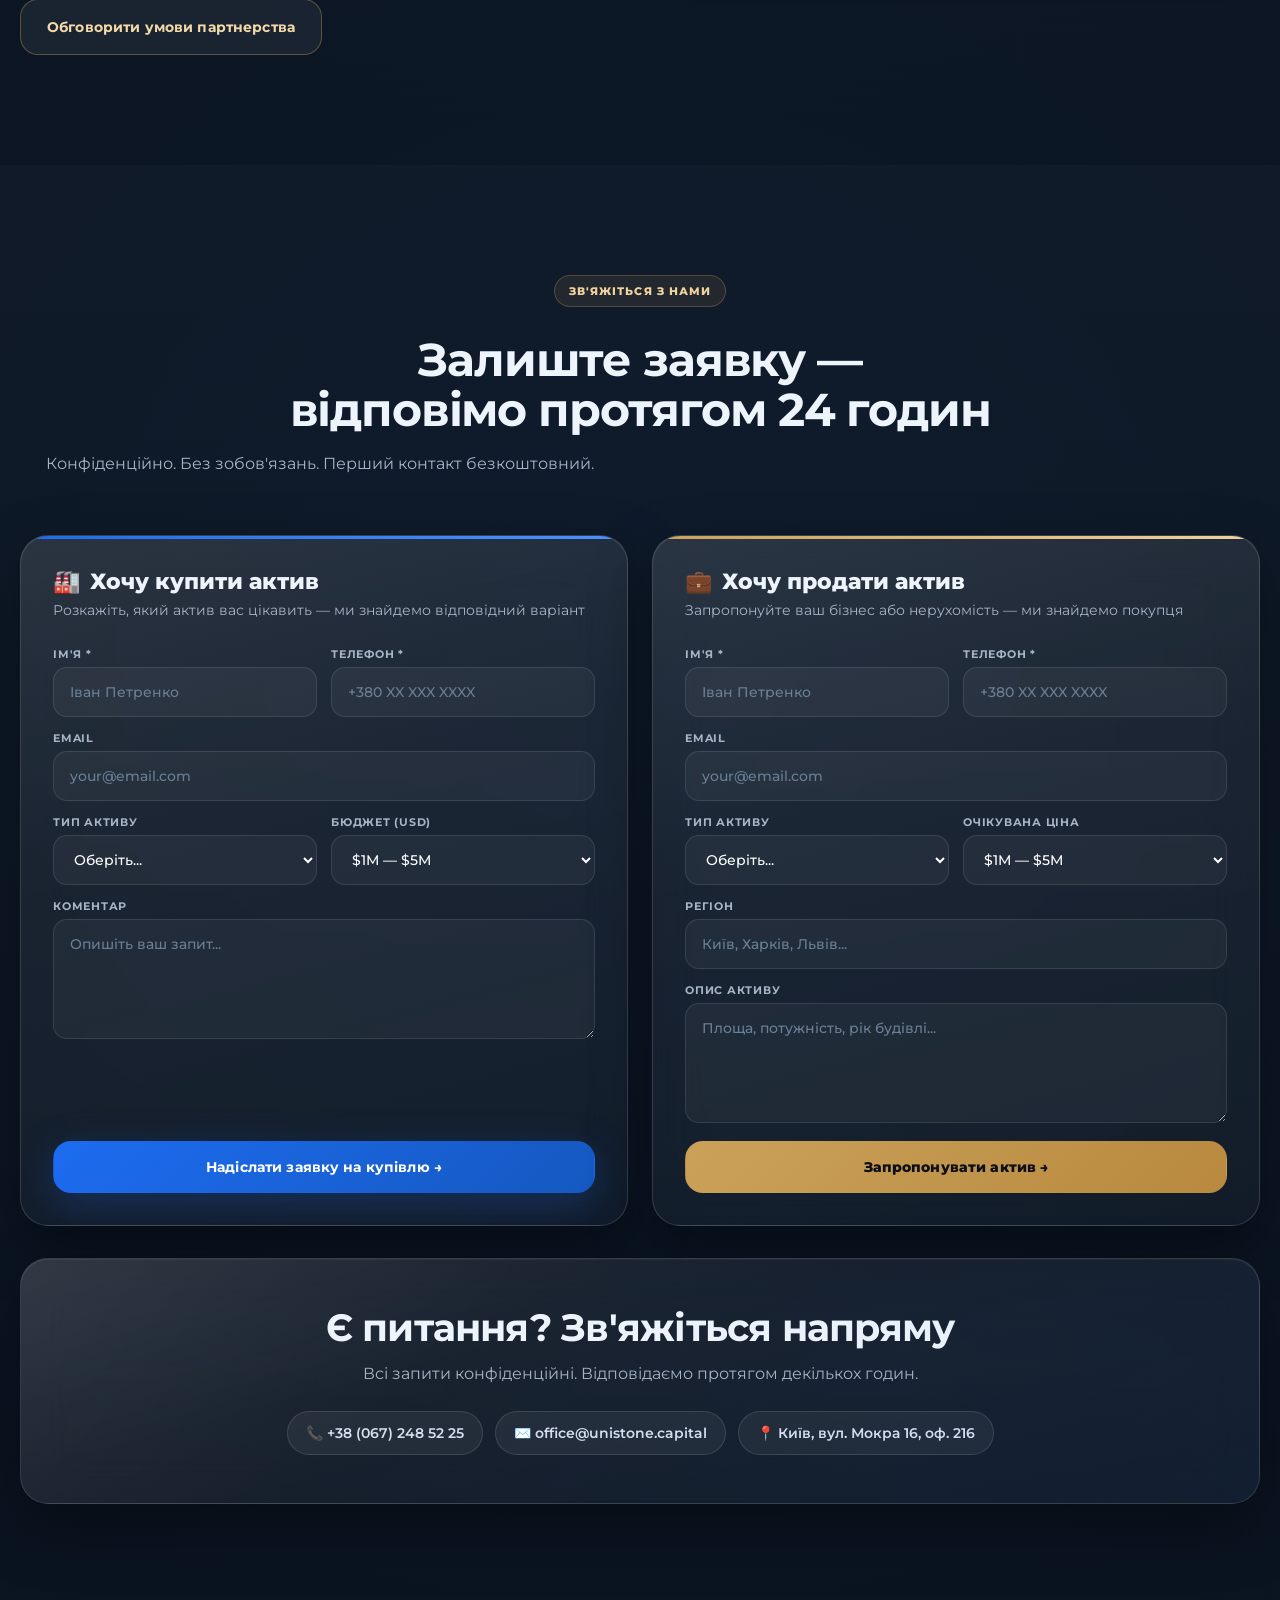
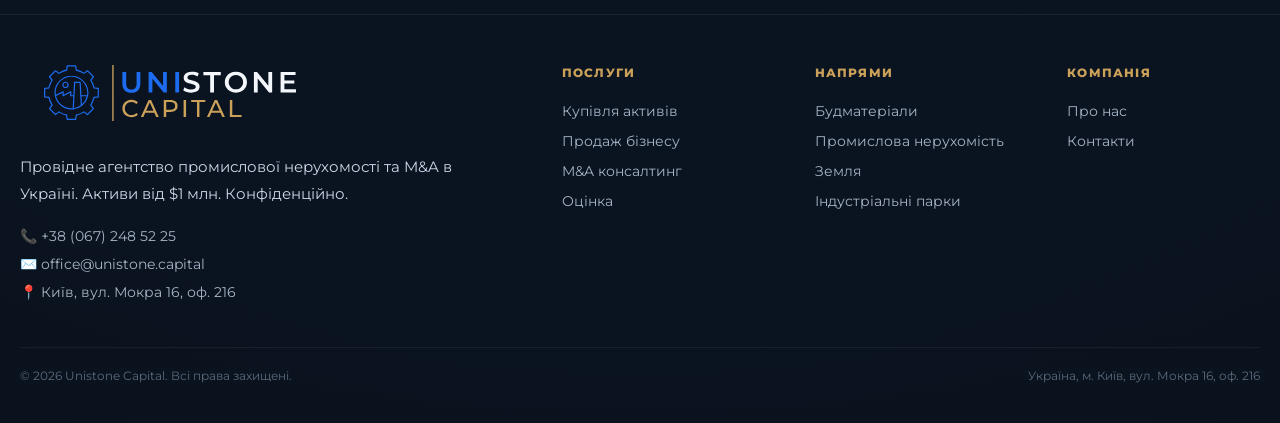
==== commit 677bebac: "Add files via upload" ====
--- a/index.html
+++ b/index.html
@@ -1,323 +1,1100 @@
 <!DOCTYPE html>
 <html lang="uk">
 <head>
-  <meta charset="UTF-8">
-  <meta name="viewport" content="width=device-width, initial-scale=1.0">
-  <title>Unistone.Capital — Агентство промислової нерухомості</title>
-  <meta name="description" content="Unistone.Capital — провідне агентство промислової нерухомості та M&A в Україні. Активи від $1 млн.">
-  <link rel="preconnect" href="https://fonts.googleapis.com">
-  <link rel="preconnect" href="https://fonts.gstatic.com" crossorigin>
-  <link href="https://fonts.googleapis.com/css2?family=Montserrat:wght@400;500;600;700;800&display=swap" rel="stylesheet">
-  <link rel="stylesheet" href="assets/css/style.css">
+<meta charset="UTF-8">
+<meta name="viewport" content="width=device-width, initial-scale=1.0">
+<title>Unistone.Capital — Агентство промислової нерухомості</title>
+<meta name="description" content="Unistone.Capital — провідне агентство промислової нерухомості та M&A в Україні. Активи від $1 млн.">
+<link rel="preconnect" href="https://fonts.googleapis.com">
+<link rel="preconnect" href="https://fonts.gstatic.com" crossorigin>
+<link href="https://fonts.googleapis.com/css2?family=Montserrat:wght@400;500;600;700;800;900&display=swap" rel="stylesheet">
+<style>
+/* ─── DESIGN TOKENS ─────────────────────────────────────────── */
+:root{
+  --bg:#0a1118;--bg2:#0f1721;
+  --text:#eef4fb;--muted:#a6b4c6;
+  --blue:#1d6cf0;--blue-hi:#4b93ff;
+  --gold:#cba15a;--gold-hi:#f0d29e;
+  --green:#22c55e;
+  --line:rgba(255,255,255,.12);
+  --glass:rgba(255,255,255,.08);
+  --glass-hi:rgba(255,255,255,.13);
+  --radius:28px;
+  --container:1320px;
+  --shadow:0 24px 60px rgba(0,0,0,.38);
+  --shadow-blue:0 12px 40px rgba(29,108,240,.25);
+}
+*{box-sizing:border-box;margin:0;padding:0}
+html{scroll-behavior:smooth}
+body{
+  font-family:'Montserrat',sans-serif;
+  color:var(--text);
+  background:
+    radial-gradient(circle at 0% 0%,rgba(29,108,240,.13),transparent 28%),
+    radial-gradient(circle at 100% 0%,rgba(203,161,90,.09),transparent 26%),
+    radial-gradient(circle at 50% 80%,rgba(29,108,240,.07),transparent 40%),
+    linear-gradient(180deg,#091018 0%,#0d141d 50%,#091018 100%);
+  overflow-x:hidden;
+}
+a{text-decoration:none;color:inherit}
+img{display:block;max-width:100%}
+.container{width:min(calc(100% - 40px),var(--container));margin:0 auto}
+
+/* ─── HEADER ─── */
+.site-header{
+  position:fixed;top:0;left:0;right:0;z-index:50;
+  background:linear-gradient(180deg,rgba(6,10,16,.68),rgba(6,10,16,.38));
+  backdrop-filter:blur(18px);-webkit-backdrop-filter:blur(18px);
+  border-bottom:1px solid rgba(255,255,255,.07);
+  transition:background .3s;
+}
+.site-header.scrolled{background:rgba(7,11,18,.92)}
+.header-inner{display:flex;align-items:center;justify-content:space-between;gap:18px;padding:14px 0}
+
+/* Premium dark-theme logo container */
+.brand-pill{
+  display:inline-flex;align-items:center;justify-content:center;
+  min-height:86px;padding:18px 28px;border-radius:22px;
+  background:linear-gradient(180deg,rgba(8,13,21,.84),rgba(10,16,24,.72));
+  border:1px solid rgba(255,255,255,.12);
+  box-shadow:0 18px 48px rgba(0,0,0,.34), inset 0 1px 0 rgba(255,255,255,.08);
+  backdrop-filter:blur(22px);-webkit-backdrop-filter:blur(22px);
+  transition:transform .25s, box-shadow .25s, border-color .25s;
+}
+.brand-pill:hover{transform:translateY(-1px);border-color:rgba(203,161,90,.38);box-shadow:0 24px 54px rgba(0,0,0,.42), 0 0 0 1px rgba(29,108,240,.12)}
+.brand-pill img{height:86px;width:auto;max-width:none;filter:drop-shadow(0 6px 20px rgba(0,0,0,.5))}
+
+.main-nav{display:flex;gap:26px;align-items:center}
+.main-nav a{font-size:13px;font-weight:600;color:#c8d5e8;letter-spacing:.01em;transition:color .2s}
+.main-nav a:hover{color:#fff}
+.main-nav a.cta-nav{
+  padding:9px 20px;border-radius:12px;
+  background:linear-gradient(135deg,var(--blue),#1558c0);
+  color:#fff;font-size:13px;font-weight:700;
+  box-shadow:var(--shadow-blue);transition:.25s;
+}
+.main-nav a.cta-nav:hover{transform:translateY(-1px);box-shadow:0 16px 40px rgba(29,108,240,.4)}
+
+.header-actions{display:flex;align-items:center;gap:12px}
+.lang-switch{
+  display:flex;gap:3px;padding:3px;border-radius:999px;
+  background:rgba(255,255,255,.07);border:1px solid rgba(255,255,255,.11);
+}
+.lang-btn{
+  appearance:none;border:none;background:transparent;
+  color:#bec9da;padding:8px 11px;border-radius:999px;
+  cursor:pointer;font:700 11px/1 'Montserrat',sans-serif;
+  letter-spacing:.06em;transition:.2s;
+}
+.lang-btn.active{background:#fff;color:#0b1219}
+
+/* Burger */
+.burger{display:none;background:transparent;border:none;cursor:pointer;flex-direction:column;gap:5px;padding:4px}
+.burger span{width:24px;height:2px;background:#fff;display:block;border-radius:2px;transition:.3s}
+.burger.open span:nth-child(1){transform:translateY(7px) rotate(45deg)}
+.burger.open span:nth-child(2){opacity:0}
+.burger.open span:nth-child(3){transform:translateY(-7px) rotate(-45deg)}
+
+/* Mobile nav */
+.mobile-nav{
+  position:fixed;left:14px;right:14px;top:86px;
+  display:none;flex-direction:column;gap:4px;padding:20px;
+  border-radius:22px;background:rgba(8,12,18,.96);
+  border:1px solid rgba(255,255,255,.1);box-shadow:var(--shadow);
+  z-index:49;backdrop-filter:blur(20px);
+}
+.mobile-nav.open{display:flex}
+.mobile-nav a{font-size:16px;font-weight:600;padding:12px 8px;border-bottom:1px solid rgba(255,255,255,.06);color:var(--text)}
+.mobile-nav a:last-child{border-bottom:none}
+.mobile-lang{display:flex;gap:8px;padding-top:12px}
+
+/* ─── HERO ─── */
+.hero{
+  position:relative;min-height:100vh;
+  display:flex;align-items:center;
+  overflow:hidden;padding-top:88px;
+}
+.hero::before{
+  content:'';position:absolute;inset:0;
+  background:
+    linear-gradient(90deg,rgba(5,10,17,.92) 0%,rgba(5,10,17,.82) 34%,rgba(5,10,17,.42) 64%,rgba(5,10,17,.74) 100%),
+    linear-gradient(180deg,rgba(7,11,18,.06),rgba(7,11,18,.36)),
+    url('assets/hero-photo.jpg') center center/cover no-repeat;
+  transform:scale(1.03);
+}
+.hero::after{
+  content:'';position:absolute;inset:auto 0 0 0;height:180px;
+  background:linear-gradient(180deg,transparent 0%, #091018 100%);
+}
+.hero-illustration{display:none}
+/* Gradient overlays */
+.hero-overlay-left{display:none}
+.hero-glow-1{
+  position:absolute;left:80px;top:35%;
+  width:480px;height:480px;border-radius:50%;
+  background:radial-gradient(circle,rgba(29,108,240,.18),transparent 68%);
+  filter:blur(40px);pointer-events:none;
+}
+.hero-glow-2{
+  position:absolute;right:20%;top:20%;
+  width:300px;height:300px;border-radius:50%;
+  background:radial-gradient(circle,rgba(203,161,90,.12),transparent 68%);
+  filter:blur(30px);pointer-events:none;
+}
+
+.hero-inner{position:relative;z-index:2;padding:80px 0 100px}
+.hero-copy{max-width:680px}
+
+.eyebrow{
+  display:inline-flex;align-items:center;gap:8px;
+  padding:9px 16px;border-radius:999px;
+  font-size:11px;font-weight:800;letter-spacing:.1em;text-transform:uppercase;
+  color:#dce5f3;background:rgba(255,255,255,.07);
+  border:1px solid rgba(255,255,255,.12);margin-bottom:22px;
+}
+.eyebrow .dot{
+  width:7px;height:7px;border-radius:50%;
+  background:var(--blue);animation:blink 2s infinite;
+}
+@keyframes blink{0%,100%{opacity:1;box-shadow:0 0 0 0 rgba(29,108,240,.4)}50%{opacity:.5;box-shadow:0 0 0 6px rgba(29,108,240,0)}}
+
+.hero h1{
+  font-size:clamp(46px,6vw,90px);
+  line-height:1.01;letter-spacing:-.03em;
+  margin-bottom:20px;
+}
+.hero h1 em{font-style:normal;color:var(--blue)}
+.hero h1 .gold{color:var(--gold)}
+
+.hero-text{font-size:18px;line-height:1.85;color:#ccd6e8;max-width:580px;margin-bottom:14px}
+.threshold-pill{
+  display:inline-flex;align-items:center;gap:12px;
+  padding:14px 22px;border-radius:18px;margin-bottom:30px;
+  background:rgba(29,108,240,.1);
+  border:1px solid rgba(29,108,240,.28);
+}
+.threshold-pill .amount{font-size:20px;font-weight:800;color:#fff;letter-spacing:-.01em}
+.threshold-pill .label{font-size:12px;color:var(--muted);font-weight:500}
+
+.hero-buttons{display:flex;gap:14px;flex-wrap:wrap}
+.btn{
+  display:inline-flex;align-items:center;justify-content:center;gap:8px;
+  min-height:56px;padding:16px 26px;
+  border-radius:18px;border:1px solid transparent;
+  font-weight:700;font-size:14px;cursor:pointer;
+  transition:.25s;font-family:'Montserrat',sans-serif;
+  text-decoration:none;letter-spacing:.01em;
+}
+.btn:hover{transform:translateY(-3px) scale(1.01);box-shadow:0 18px 42px rgba(0,0,0,.24)}
+.btn-primary{
+  background:linear-gradient(135deg,var(--blue),#1558c0);
+  color:#fff;box-shadow:var(--shadow-blue);
+}
+.btn-primary:hover{box-shadow:0 18px 50px rgba(29,108,240,.45)}
+.btn-secondary{
+  background:rgba(255,255,255,.06);
+  border-color:rgba(203,161,90,.38);
+  color:#f3d9a8;
+}
+.btn-secondary:hover{background:linear-gradient(135deg,rgba(203,161,90,.16),rgba(29,108,240,.12));border-color:rgba(203,161,90,.6)}
+.btn-wide{width:100%;min-height:52px}
+
+/* ─── GLASS CARD ─── */
+.glass-card{
+  background:linear-gradient(165deg,rgba(255,255,255,.12) 0%,rgba(255,255,255,.06) 38%,rgba(255,255,255,.03) 100%);
+  border:1px solid rgba(255,255,255,.14);
+  box-shadow:var(--shadow), inset 0 1px 0 rgba(255,255,255,.06);
+  backdrop-filter:blur(24px);-webkit-backdrop-filter:blur(24px);
+  border-radius:var(--radius);
+}
+.glass-card-hover{transition:.28s}
+.glass-card-hover:hover{
+  background:linear-gradient(160deg,rgba(255,255,255,.13) 0%,rgba(255,255,255,.06) 100%);
+  border-color:rgba(203,161,90,.3);
+  transform:translateY(-4px);
+  box-shadow:0 32px 72px rgba(0,0,0,.42),0 0 0 1px rgba(203,161,90,.12);
+}
+
+/* ─── SECTION ─── */
+.section{padding:110px 0}
+.section-alt{
+  background:linear-gradient(180deg,rgba(255,255,255,.018) 0%,rgba(255,255,255,0) 100%);
+}
+.section-kicker{
+  display:inline-flex;align-items:center;padding:8px 14px;
+  border-radius:999px;font-size:11px;font-weight:800;
+  letter-spacing:.1em;text-transform:uppercase;
+  color:var(--gold-hi);background:rgba(203,161,90,.1);
+  border:1px solid rgba(203,161,90,.28);margin-bottom:16px;
+}
+.section-head{margin-bottom:56px}
+.section-head h2{
+  font-size:clamp(32px,3.6vw,52px);
+  line-height:1.08;letter-spacing:-.025em;margin:12px 0 14px;
+}
+.section-head p{color:var(--muted);line-height:1.85;font-size:16px;max-width:600px}
+.center{text-align:center}
+.center .section-head p{margin:0 auto}
+
+/* ─── FEATURES GRID ─── */
+.feature-grid{display:grid;grid-template-columns:repeat(4,1fr);gap:18px;margin-top:56px}
+.feature-card{padding:28px;position:relative;overflow:hidden}
+.feature-card::before{
+  content:'';position:absolute;top:0;left:0;right:0;height:2px;
+  border-radius:2px 2px 0 0;
+}
+.feature-card.blue-top::before{background:linear-gradient(90deg,var(--blue),var(--blue-hi))}
+.feature-card.gold-top::before{background:linear-gradient(90deg,var(--gold),var(--gold-hi))}
+.feature-icon{font-size:28px;margin-bottom:16px;display:block}
+.feature-card h3{font-size:18px;font-weight:700;margin-bottom:10px;line-height:1.3}
+.feature-card p{color:var(--muted);font-size:14px;line-height:1.75}
+
+/* ─── SPLIT GRID ─── */
+.split-grid{display:grid;grid-template-columns:1fr 1fr;gap:32px;align-items:center}
+.split-grid.reverse{grid-template-columns:1fr 1fr}
+.copy-block h2{
+  font-size:clamp(30px,3.2vw,48px);
+  line-height:1.1;letter-spacing:-.025em;margin:14px 0 16px;
+}
+.copy-block p{color:var(--muted);line-height:1.85;font-size:16px;margin-bottom:24px}
+.check-list{list-style:none;display:flex;flex-direction:column;gap:12px;margin-bottom:28px}
+.check-list li{
+  display:flex;align-items:center;gap:12px;
+  font-size:14px;color:#d0daea;font-weight:500;
+}
+.check-list li::before{
+  content:'';width:20px;height:20px;border-radius:50%;flex-shrink:0;
+  background:rgba(29,108,240,.2);border:1px solid rgba(29,108,240,.4);
+  display:flex;align-items:center;justify-content:center;
+  background-image:url("data:image/svg+xml,%3Csvg xmlns='http://www.w3.org/2000/svg' viewBox='0 0 12 12'%3E%3Cpath d='M2 6l3 3 5-5' stroke='%234b93ff' stroke-width='1.5' fill='none' stroke-linecap='round' stroke-linejoin='round'/%3E%3C/svg%3E");
+  background-size:12px;background-position:center;background-repeat:no-repeat;
+}
+
+/* Illustration card */
+.illus-card{
+  border-radius:var(--radius);overflow:hidden;position:relative;
+  min-height:420px;
+  background:linear-gradient(160deg,rgba(255,255,255,.07),rgba(255,255,255,.02));
+  border:1px solid var(--line);box-shadow:var(--shadow);
+}
+.illus-card img{width:100%;height:100%;object-fit:cover;display:block}
+.illus-card svg{width:100%;height:100%;display:block}
+.illus-tag{
+  position:absolute;left:20px;bottom:20px;
+  padding:9px 16px;border-radius:999px;
+  font-size:11px;font-weight:800;letter-spacing:.08em;text-transform:uppercase;
+  color:#dce5f3;background:rgba(8,14,22,.65);
+  border:1px solid rgba(255,255,255,.12);backdrop-filter:blur(12px);
+}
+
+/* ─── STATS STRIP ─── */
+.stats-strip{
+  display:grid;grid-template-columns:repeat(4,1fr);
+  gap:1px;border-radius:var(--radius);overflow:hidden;
+  border:1px solid var(--line);margin-top:72px;
+}
+.stat-cell{
+  padding:36px 28px;text-align:center;
+  background:linear-gradient(160deg,rgba(255,255,255,.09),rgba(255,255,255,.03));
+  backdrop-filter:blur(16px);
+}
+.stat-cell:not(:last-child){border-right:1px solid var(--line)}
+.stat-num{font-size:44px;font-weight:900;letter-spacing:-.03em;line-height:1}
+.stat-num.blue{color:var(--blue)}
+.stat-num.gold{color:var(--gold)}
+.stat-label{font-size:13px;color:var(--muted);margin-top:6px;font-weight:500}
+
+/* ─── SEGMENTS ─── */
+.segments-grid{display:grid;grid-template-columns:repeat(2,1fr);gap:22px;margin-top:56px}
+.seg-card{padding:32px;position:relative;overflow:hidden}
+.seg-card.featured{
+  border-color:rgba(203,161,90,.32);
+  background:linear-gradient(145deg,rgba(203,161,90,.08),rgba(29,108,240,.04));
+}
+.seg-icon{font-size:40px;margin-bottom:18px;display:block}
+.seg-card h3{font-size:20px;font-weight:700;margin-bottom:10px}
+.seg-card p{font-size:14px;color:var(--muted);line-height:1.7;margin-bottom:18px}
+.seg-tags{display:flex;flex-wrap:wrap;gap:8px}
+.tag{
+  padding:5px 12px;border-radius:999px;
+  font-size:11px;font-weight:700;
+  background:rgba(255,255,255,.06);border:1px solid rgba(255,255,255,.1);
+  color:#b0bdd0;
+}
+.tag.blue{background:rgba(29,108,240,.1);border-color:rgba(29,108,240,.25);color:#8ab5ff}
+.tag.gold{background:rgba(203,161,90,.1);border-color:rgba(203,161,90,.25);color:#f0d29e}
+
+/* ─── INDUSTRIAL PARK SECTION ─── */
+.ipark-grid{display:grid;grid-template-columns:1fr 1fr;gap:32px;align-items:center;margin-top:56px}
+.ipark-features{display:flex;flex-direction:column;gap:16px;margin:24px 0 28px}
+.ipark-feat{
+  display:flex;align-items:flex-start;gap:14px;
+  padding:16px 18px;border-radius:16px;
+  background:rgba(255,255,255,.04);border:1px solid rgba(255,255,255,.07);
+  transition:.2s;
+}
+.ipark-feat:hover{background:rgba(255,255,255,.07);border-color:rgba(29,108,240,.22)}
+.ipark-feat-icon{
+  width:36px;height:36px;border-radius:10px;flex-shrink:0;
+  background:rgba(29,108,240,.15);border:1px solid rgba(29,108,240,.25);
+  display:flex;align-items:center;justify-content:center;font-size:16px;
+}
+.ipark-feat-text h4{font-size:14px;font-weight:700;margin-bottom:3px}
+.ipark-feat-text p{font-size:13px;color:var(--muted)}
+
+/* ─── FORMS ─── */
+.forms-grid{display:grid;grid-template-columns:1fr 1fr;gap:24px;align-items:stretch;margin-top:56px}
+.form-card{
+  display:flex;flex-direction:column;padding:32px;
+  position:relative;overflow:hidden;
+}
+.form-card.form-buy::before{
+  content:'';position:absolute;top:0;left:0;right:0;height:3px;
+  background:linear-gradient(90deg,var(--blue),var(--blue-hi));
+}
+.form-card.form-sell::before{
+  content:'';position:absolute;top:0;left:0;right:0;height:3px;
+  background:linear-gradient(90deg,var(--gold),var(--gold-hi));
+}
+.form-head{margin-bottom:28px}
+.form-head h3{font-size:22px;font-weight:800;margin-bottom:6px;display:flex;align-items:center;gap:10px}
+.form-head p{color:var(--muted);font-size:14px}
+.lead-form{display:flex;flex-direction:column;flex:1;gap:0}
+.form-row{display:grid;grid-template-columns:1fr 1fr;gap:14px}
+.form-group{margin-bottom:14px}
+.form-label{display:block;font-size:11px;font-weight:700;color:var(--muted);letter-spacing:.07em;text-transform:uppercase;margin-bottom:6px}
+input,textarea,select{
+  width:100%;padding:14px 16px;
+  border-radius:14px;
+  border:1px solid rgba(255,255,255,.1);
+  background:rgba(255,255,255,.045);
+  color:#fff;outline:none;
+  font:500 14px/1.45 'Montserrat',sans-serif;
+  transition:.2s;
+}
+input:focus,textarea:focus,select:focus{
+  border-color:rgba(29,108,240,.5);
+  background:rgba(29,108,240,.06);
+}
+input::placeholder,textarea::placeholder{color:#6a7f96}
+textarea{min-height:120px;resize:vertical}
+option{color:#111}
+.form-success{
+  display:none;text-align:center;padding:24px;
+  border-radius:14px;margin-top:12px;
+  background:rgba(34,197,94,.08);border:1px solid rgba(34,197,94,.25);
+  color:#a8f0bf;font-weight:600;font-size:14px;
+}
+
+/* ─── CONTACT ─── */
+.cta-box{padding:48px;text-align:center}
+.cta-box h2{font-size:clamp(28px,3vw,44px);line-height:1.1;letter-spacing:-.02em;margin-bottom:14px}
+.cta-box p{color:var(--muted);font-size:16px;margin-bottom:28px}
+.contact-chips{display:flex;justify-content:center;flex-wrap:wrap;gap:12px;margin-top:24px}
+.chip{
+  padding:12px 18px;border-radius:999px;
+  background:rgba(255,255,255,.06);
+  border:1px solid rgba(255,255,255,.12);
+  color:#d5dff0;font-size:14px;font-weight:600;
+  display:flex;align-items:center;gap:8px;
+  transition:.2s;
+}
+.chip:hover{background:rgba(255,255,255,.1);border-color:rgba(255,255,255,.2)}
+
+/* ─── FOOTER ─── */
+.site-footer{padding:28px 0 40px;border-top:1px solid rgba(255,255,255,.06)}
+.footer-inner{display:grid;grid-template-columns:3fr 1fr 1fr 1fr;gap:40px}
+.footer-brand img{height:40px;margin-bottom:14px}
+.footer-desc{font-size:13px;color:var(--muted);line-height:1.75;margin-bottom:18px}
+.footer-contact a{display:flex;align-items:center;gap:8px;font-size:13px;color:var(--muted);margin-bottom:7px;transition:color .2s}
+.footer-contact a:hover{color:var(--gold)}
+.footer-col h5{font-size:11px;font-weight:800;letter-spacing:.1em;text-transform:uppercase;color:var(--gold);margin-bottom:14px}
+.footer-col ul{list-style:none}
+.footer-col ul li a{font-size:13px;color:var(--muted);display:block;padding:4px 0;transition:color .2s}
+.footer-col ul li a:hover{color:var(--text)}
+.footer-bottom{margin-top:36px;padding-top:20px;border-top:1px solid rgba(255,255,255,.06);display:flex;justify-content:space-between;flex-wrap:wrap;gap:10px}
+.footer-bottom p{font-size:12px;color:#5a6b7e}
+
+/* ─── TOAST ─── */
+.toast{
+  position:fixed;right:18px;bottom:18px;z-index:60;
+  min-width:280px;max-width:400px;
+  padding:16px 20px;border-radius:18px;
+  background:rgba(8,14,22,.95);border:1px solid rgba(255,255,255,.12);
+  box-shadow:var(--shadow);opacity:0;transform:translateY(14px);
+  pointer-events:none;transition:.28s;display:flex;align-items:center;gap:10px;
+  font-size:14px;font-weight:600;
+}
+.toast.show{opacity:1;transform:translateY(0)}
+
+/* ─── REVEAL ANIMATIONS ─── */
+.reveal{opacity:0;transform:translateY(28px);transition:opacity .7s cubic-bezier(.16,1,.3,1),transform .7s cubic-bezier(.16,1,.3,1)}
+.reveal.in{opacity:1;transform:translateY(0)}
+
+/* ─── RESPONSIVE ─── */
+@media(max-width:1180px){
+  .feature-grid{grid-template-columns:repeat(2,1fr)}
+  .footer-inner{grid-template-columns:1fr 1fr}
+  .hero-illustration{width:62%;opacity:.7}
+}
+@media(max-width:900px){
+  .main-nav,.header-actions .lang-switch{display:none}
+  .burger{display:flex}
+  .hero-illustration{display:none}
+  .hero-overlay-left{display:none}
+  .hero{padding-top:80px}
+  .hero h1{font-size:clamp(38px,10vw,64px)}
+  .hero-text{font-size:16px}
+  .split-grid,.split-grid.reverse,.ipark-grid,.forms-grid,.segments-grid{grid-template-columns:1fr}
+  .stats-strip{grid-template-columns:repeat(2,1fr)}
+  .stats-strip .stat-cell:nth-child(2){border-right:none}
+  .section{padding:72px 0}
+  .feature-grid{grid-template-columns:1fr 1fr}
+  .footer-inner{grid-template-columns:1fr}
+}
+@media(max-width:600px){
+  .feature-grid{grid-template-columns:1fr}
+  .form-row{grid-template-columns:1fr}
+  .stats-strip{grid-template-columns:1fr}
+  .stats-strip .stat-cell{border-right:none!important}
+  .hero-buttons{flex-direction:column}
+  .hero-buttons .btn{justify-content:center}
+  .cta-box{padding:28px 20px}
+}
+
+.hero-copy{max-width:760px}
+.hero h1{text-shadow:0 14px 40px rgba(0,0,0,.35)}
+.hero-text{max-width:660px}
+.section, .section-alt{position:relative}
+.form-card, .feature-card, .illus-card, .cta-box{position:relative;overflow:hidden}
+.form-card::before, .feature-card::after, .cta-box::before{
+  content:'';position:absolute;inset:0;
+  background:linear-gradient(135deg,rgba(255,255,255,.05),transparent 35%,rgba(29,108,240,.05) 100%);
+  pointer-events:none;
+}
+input, select, textarea{transition:border-color .2s, box-shadow .2s, background .2s;}
+input:focus, select:focus, textarea:focus{box-shadow:0 0 0 4px rgba(29,108,240,.14);background:rgba(255,255,255,.09)!important;}
+.illus-card img{filter:saturate(1.02) contrast(1.03)}
+@media (max-width: 1024px){
+  .brand-pill img{height:42px}
+  .hero::before{background:linear-gradient(180deg,rgba(5,10,17,.78) 0%,rgba(5,10,17,.76) 42%,rgba(5,10,17,.86) 100%),url('assets/hero-photo.jpg') center center/cover no-repeat;}
+}
+@media (max-width: 767px){
+  .container{width:min(calc(100% - 26px),var(--container))}
+  .brand-pill{min-height:58px;padding:10px 14px;border-radius:16px}
+  .brand-pill img{height:46px}
+  .hero{min-height:92vh;padding-top:78px}
+  .hero-inner{padding:58px 0 70px}
+  .hero h1{font-size:clamp(34px,10vw,52px)}
+  .hero-text{font-size:15px;line-height:1.7}
+  .hero-buttons{gap:10px}
+  .btn{min-height:50px;padding:14px 18px;font-size:13px;border-radius:16px}
+  .threshold-pill{padding:12px 16px;gap:10px}
+  .section{padding:84px 0}
+  .illus-card{min-height:300px}
+}
+
+/* ─── PREMIUM FOOTER FIX ─── */
+
+.footer-inner{
+  grid-template-columns: 2.5fr 1fr 1fr 1fr;
+  gap: 60px;
+}
+
+/* Бренд блок */
+.footer-brand{
+  max-width: 520px;
+}
+
+/* Логотип */
+.footer-brand .brand-pill{
+  padding: 16px 24px !important;
+  min-height: 72px;
+}
+
+.footer-brand img{
+  height: 56px !important;
+}
+
+/* Текст */
+.footer-desc{
+  font-size: 15px;
+  line-height: 1.8;
+  color: #cbd6e8;
+  margin-bottom: 20px;
+}
+
+/* Контакты */
+.footer-contact a{
+  font-size: 14px;
+  margin-bottom: 10px;
+}
+
+/* Колонки справа */
+.footer-col h5{
+  font-size: 12px;
+  margin-bottom: 16px;
+}
+
+.footer-col ul li a{
+  font-size: 14px;
+  padding: 6px 0;
+}
+
+/* Немного "воздуха" */
+.site-footer{
+  padding-top: 50px;
+}
+
+.footer-logo{
+  display: flex;
+  align-items: center;
+  justify-content: flex-start;
+  margin-bottom: 18px;
+}
+
+.footer-logo img{
+  width: 300px;      /* фиксированная ширина */
+  height: auto;
+  object-fit: cover;
+}
+
+</style>
 </head>
 <body>
-<header class="site-header">
-  <div class="container header-inner">
-    <a href="#top" class="brand-pill"><img src="assets/img/logo.svg" alt="Unistone Capital"></a>
-    <nav class="main-nav" id="mainNav">
-      <a href="#services" data-i18n="navServices">Послуги</a>
-      <a href="#why" data-i18n="navAbout">Про нас</a>
-      <a href="#segments" data-i18n="navSegments">Напрями</a>
-      
-      <a href="#parks" data-i18n="navParks">Індустріальні парки</a>
-      <a href="#contact" data-i18n="navContact">Залишити заявку</a>
-    </nav>
-    <div class="header-actions">
-      <div class="lang-switch">
-        <button class="lang-btn active" data-lang-btn="uk">UA</button>
-        <button class="lang-btn" data-lang-btn="en">EN</button>
-      </div>
-      <button class="burger" id="burger" aria-label="menu"><span></span><span></span><span></span></button>
+
+<!-- ─── TOAST ─── -->
+<div class="toast" id="toast">✓ <span id="toast-text">Заявку надіслано!</span></div>
+
+<!-- ─── HEADER ─── -->
+<header class="site-header" id="hdr">
+  <div class="container">
+    <div class="header-inner">
+      <a href="#" class="brand-pill">
+        <img src="assets/logo-dark.svg" alt="Unistone.Capital" id="logo-img">
+      </a>
+      <nav class="main-nav">
+        <a href="#services" data-uk="Послуги" data-en="Services">Послуги</a>
+        <a href="#segments" data-uk="Напрями" data-en="Sectors">Напрями</a>
+        <a href="#about" data-uk="Про нас" data-en="About">Про нас</a>
+        <a href="#iparks" data-uk="Індустріальні парки" data-en="Industrial Parks">Індустріальні парки</a>
+        <a href="#contact" class="cta-nav" data-uk="Залишити заявку" data-en="Submit Request">Залишити заявку</a>
+      </nav>
+      <div class="header-actions">
+        <div class="lang-switch">
+          <button class="lang-btn active" onclick="setLang('uk')">UA</button>
+          <button class="lang-btn" onclick="setLang('en')">EN</button>
+        </div>
+        <button class="burger" id="burger" aria-label="Menu" onclick="toggleMob()">
+          <span></span><span></span><span></span>
+        </button>
+      </div>
     </div>
   </div>
 </header>
 
-<main id="top">
-  <section class="hero">
-    <div class="hero-media"></div>
-    <div class="hero-overlay"></div>
-    <div class="hero-glow"></div>
-    <div class="container hero-inner">
-      <div class="hero-copy">
-        <div class="eyebrow" data-i18n="heroBadge">Агентство промислової нерухомості</div>
-        <h1 class="hero-title">
-  <span data-i18n="heroL1"></span>
-  <span class="line-blue" data-i18n="heroL2"></span>
-  <span class="line-gold" data-i18n="heroL3"></span>
-</h1>
-        <p class="hero-text" data-i18n="heroText">Unistone.Capital — провідний брокер у сфері купівлі-продажу промислової нерухомості, виробничих підприємств та земельних ділянок промислового призначення.</p>
-        <div class="hero-threshold-lite">
-          <strong>від $1 000 000</strong>
-          <span data-i18n="heroThreshold">Мінімальний поріг угоди</span>
+<!-- MOBILE NAV -->
+<nav class="mobile-nav" id="mob-nav">
+  <a href="#services" onclick="toggleMob()" data-uk="Послуги" data-en="Services">Послуги</a>
+  <a href="#segments" onclick="toggleMob()" data-uk="Напрями" data-en="Sectors">Напрями</a>
+  <a href="#about" onclick="toggleMob()" data-uk="Про нас" data-en="About">Про нас</a>
+  <a href="#iparks" onclick="toggleMob()" data-uk="Індустріальні парки" data-en="Industrial Parks">Індустріальні парки</a>
+  <a href="#contact" onclick="toggleMob()" data-uk="Залишити заявку" data-en="Submit Request" style="color:var(--gold)">Залишити заявку</a>
+  <div class="mobile-lang">
+    <button class="lang-btn active" onclick="setLang('uk')">UA</button>
+    <button class="lang-btn" onclick="setLang('en')">EN</button>
+  </div>
+</nav>
+
+<!-- ─── HERO ─── -->
+<section class="hero" id="hero">
+  <!-- Illustration - fills right side -->
+  <div class="hero-illustration">
+    <img src="assets/hero-illustration.svg" alt="Industrial Complex">
+  </div>
+  <div class="hero-overlay-left"></div>
+  <div class="hero-glow-1"></div>
+  <div class="hero-glow-2"></div>
+
+  <div class="container">
+    <div class="hero-inner">
+      <div class="hero-copy reveal">
+        <div class="eyebrow">
+          <span class="dot"></span>
+          <span data-uk="Агентство промислової нерухомості" data-en="Industrial Real Estate Agency">Агентство промислової нерухомості</span>
         </div>
-
-      </div>
-      <div class="hero-actions-panel reveal-hero">
-        <div class="hero-actions-card">
-          <div class="hero-actions-label" data-i18n="heroActionLabel">Start a Deal</div>
-          <a class="btn btn-secondary btn-hero" href="#sell" data-i18n="heroCta2">💼 Продати бізнес</a>
-          <a class="btn btn-primary btn-hero" href="#buy" data-i18n="heroCta1">🏭 Купити актив</a>
+        <h1>
+          <span data-uk="Промислові активи" data-en="Industrial Assets">Промислові активи</span><br>
+          <em data-uk="& M&A угоди" data-en="& M&A Deals">& M&A угоди</em><br>
+          <span class="gold" data-uk="в Україні" data-en="in Ukraine">в Україні</span>
+        </h1>
+        <p class="hero-text" data-uk="Unistone.Capital — провідний брокер у купівлі-продажу промислової нерухомості, виробничих підприємств та земельних ділянок. Конфіденційно. Професійно." data-en="Unistone.Capital — leading broker in industrial real estate transactions, manufacturing businesses, and industrial land in Ukraine. Confidential. Professional.">
+          Unistone.Capital — провідний брокер у купівлі-продажу промислової нерухомості, виробничих підприємств та земельних ділянок. Конфіденційно. Професійно.
+        </p>
+        <div class="threshold-pill">
+          <div class="amount">від $1 000 000</div>
+          <div class="label" data-uk="мінімальний поріг активу" data-en="minimum asset threshold">мінімальний поріг активу</div>
         </div>
-      </div>
-    </div>
-  </section>
-
-  <section class="section" id="services">
-    <div class="container">
-      <div class="section-head">
-        <div class="section-kicker" data-i18n="servicesKicker">Що ми робимо</div>
-        <h2 data-i18n="servicesTitle">Повний спектр послуг у промисловій нерухомості</h2>
-      </div>
-      <div class="services-grid">
-        <article class="glass-card">
-          <h3 data-i18n="s1t">Купівля промислових активів</h3>
-          <p data-i18n="s1d">Допомагаємо знайти та придбати виробничі підприємства, промислову нерухомість та земельні ділянки під виробництво. Глибокий аналіз ринку та due diligence.</p>
-        </article>
-        <article class="glass-card">
-          <h3 data-i18n="s2t">Продаж бізнесу та активів</h3>
-          <p data-i18n="s2d">Готуємо активи до продажу, формуємо пакет документів, знаходимо стратегічних інвесторів та покупців серед нашої мережі контактів.</p>
-        </article>
-        <article class="glass-card">
-          <h3 data-i18n="s3t">M&A консалтинг</h3>
-          <p data-i18n="s3d">Супроводжуємо угоди злиття та поглинання в промисловому секторі: оцінка, структурування, переговори, юридичний супровід угоди.</p>
-        </article>
-        <article class="glass-card">
-          <h3 data-i18n="s4t">Нерухомість під виробництво</h3>
-          <p data-i18n="s4d">Підбір та оцінка промислових об'єктів: заводи, склади, виробничі бази, логістичні комплекси, технопарки.</p>
-        </article>
-        <article class="glass-card">
-          <h3 data-i18n="s5t">Земельні ділянки</h3>
-          <p data-i18n="s5d">Пошук та оформлення земельних ділянок промислового призначення. Зонування, дозволи, зміна цільового призначення під проєкти клієнтів.</p>
-        </article>
-        <article class="glass-card">
-          <h3 data-i18n="s6t">Оцінка та інвестаналіз</h3>
-          <p data-i18n="s6d">Незалежна оцінка промислових активів. Розробка інвестиційних меморандумів, фінансових моделей, аналіз ризиків та потенціалу доходності.</p>
-        </article>
-      </div>
-    </div>
-  </section>
-
-  <section class="section soft-section" id="why">
-    <div class="container content-grid">
-      <div class="text-card">
-        <div class="section-kicker" data-i18n="whyKicker">Чому Unistone.Capital</div>
-        <h2 data-i18n="whyTitle">Ваш надійний партнер у промисловому M&A</h2>
-        <div class="why-items-inline">
-          <div class="mini-why"><strong>01</strong><div><h4 data-i18n="w1t">Спеціалізація на будматеріалах</h4><p data-i18n="w1d">Глибока експертиза у виробництві будівельних матеріалів: цегла, бетон, ЖБК, металоконструкції, вікна та профілі.</p></div></div>
-          <div class="mini-why"><strong>02</strong><div><h4 data-i18n="w2t">Тільки великі угоди</h4><p data-i18n="w2d">Ми працюємо виключно з активами від $1 млн США. Це гарантує серйозний підхід та якісну аудиторію покупців.</p></div></div>
-          <div class="mini-why"><strong>03</strong><div><h4 data-i18n="w3t">Конфіденційність угод</h4><p data-i18n="w3d">Всі угоди проводяться під NDA. Ваш бізнес та плани залишаються конфіденційними на всіх етапах.</p></div></div>
-          <div class="mini-why"><strong>04</strong><div><h4 data-i18n="w4t">Мережа інвесторів</h4><p data-i18n="w4d">Закрита база кваліфікованих інвесторів, стратегічних покупців та фондів, зацікавлених у промислових активах України.</p></div></div>
+        <div class="hero-buttons">
+          <a href="#contact" class="btn btn-primary" data-uk="🏭 Купити актив" data-en="🏭 Buy an Asset">🏭 Купити актив</a>
+          <a href="#contact" class="btn btn-secondary" data-uk="💼 Продати бізнес" data-en="💼 Sell a Business">💼 Продати бізнес</a>
         </div>
       </div>
-      <div class="image-card image-object">
-        <div class="image-label" data-i18n="objectLabel">Складний промисловий актив</div>
-      </div>
-    </div>
-  </section>
-
-  <section class="section" id="segments">
-    <div class="container">
-      <div class="section-head">
-        <div class="section-kicker" data-i18n="segmentsKicker">Наші напрями</div>
-        <h2 data-i18n="segmentsTitle">Сегменти промислових активів</h2>
-      </div>
-      <div class="segments-grid">
-        <div class="segment-card featured">
-          <h3 data-i18n="seg1t">Виробництво будматеріалів</h3>
-          <p data-i18n="seg1d">Ключова спеціалізація компанії. Глибока галузева експертиза у всіх сегментах виробництва будівельних матеріалів.</p>
-          <ul>
-            <li data-i18n="seg1a">Цегельні та блочні заводи</li>
-            <li data-i18n="seg1b">Виробництво бетону та ЖБВ</li>
-            <li data-i18n="seg1c">Металоконструкції та профілі</li>
-            <li data-i18n="seg1d2">Вікна, двері, фасадні системи</li>
-            <li data-i18n="seg1e">Теплоізоляційні матеріали</li>
-          </ul>
+    </div>
+  </div>
+</section>
+
+<!-- ─── STATS STRIP ─── -->
+<div class="container">
+  <div class="stats-strip reveal">
+    <div class="stat-cell">
+      <div class="stat-num blue">$50M+</div>
+      <div class="stat-label" data-uk="Портфель активів" data-en="Asset Portfolio">Портфель активів</div>
+    </div>
+    <div class="stat-cell">
+      <div class="stat-num gold">15+</div>
+      <div class="stat-label" data-uk="Закритих угод" data-en="Deals Closed">Закритих угод</div>
+    </div>
+    <div class="stat-cell">
+      <div class="stat-num blue">8+</div>
+      <div class="stat-label" data-uk="Років на ринку" data-en="Years on Market">Років на ринку</div>
+    </div>
+    <div class="stat-cell">
+      <div class="stat-num gold">NDA</div>
+      <div class="stat-label" data-uk="Повна конфіденційність" data-en="Full Confidentiality">Повна конфіденційність</div>
+    </div>
+  </div>
+</div>
+
+<!-- ─── SERVICES ─── -->
+<section class="section section-alt" id="services">
+  <div class="container">
+    <div class="section-head center reveal">
+      <div class="section-kicker" data-uk="Що ми робимо" data-en="What We Do">Що ми робимо</div>
+      <h2 data-uk="Повний спектр послуг у промисловій нерухомості" data-en="Full Spectrum of Industrial Real Estate Services">Повний спектр послуг<br>у промисловій нерухомості</h2>
+      <p data-uk="Від пошуку об'єкту до закриття угоди — ми супроводжуємо кожен крок процесу." data-en="From property search to deal closing — we support every step of the process.">Від пошуку об'єкту до закриття угоди — ми супроводжуємо кожен крок процесу.</p>
+    </div>
+    <div class="feature-grid">
+      <div class="glass-card glass-card-hover feature-card blue-top reveal">
+        <span class="feature-icon">🏭</span>
+        <h3 data-uk="Купівля промислових активів" data-en="Industrial Asset Acquisition">Купівля промислових активів</h3>
+        <p data-uk="Пошук, аналіз та придбання виробничих підприємств, промислової нерухомості. Глибокий due diligence та ринковий аналіз." data-en="Search, analysis and acquisition of manufacturing enterprises and industrial real estate. Deep due diligence and market analysis.">Пошук, аналіз та придбання виробничих підприємств, промислової нерухомості. Глибокий due diligence та ринковий аналіз.</p>
+      </div>
+      <div class="glass-card glass-card-hover feature-card gold-top reveal">
+        <span class="feature-icon">💼</span>
+        <h3 data-uk="Продаж бізнесу" data-en="Business Sales">Продаж бізнесу</h3>
+        <p data-uk="Підготовка активу, пакет документів, пошук стратегічних інвесторів та покупців серед закритої мережі контактів." data-en="Asset preparation, documentation package, finding strategic investors and buyers within the closed contact network.">Підготовка активу, пакет документів, пошук стратегічних інвесторів та покупців серед закритої мережі контактів.</p>
+      </div>
+      <div class="glass-card glass-card-hover feature-card blue-top reveal">
+        <span class="feature-icon">🤝</span>
+        <h3 data-uk="M&A консалтинг" data-en="M&A Consulting">M&A консалтинг</h3>
+        <p data-uk="Структурування угод злиття та поглинання в промисловому секторі. Оцінка, переговори, юридичний супровід угоди." data-en="Structuring merger and acquisition transactions in the industrial sector. Valuation, negotiations, and legal support.">Структурування угод злиття та поглинання в промисловому секторі. Оцінка, переговори, юридичний супровід угоди.</p>
+      </div>
+      <div class="glass-card glass-card-hover feature-card gold-top reveal">
+        <span class="feature-icon">📊</span>
+        <h3 data-uk="Оцінка та інвестаналіз" data-en="Valuation & Analysis">Оцінка та інвестаналіз</h3>
+        <p data-uk="Незалежна оцінка промислових активів. Інвестиційні меморандуми, фінансові моделі, аналіз ризиків та доходності." data-en="Independent valuation of industrial assets. Investment memoranda, financial models, risk and yield analysis.">Незалежна оцінка промислових активів. Інвестиційні меморандуми, фінансові моделі, аналіз ризиків та доходності.</p>
+      </div>
+    </div>
+  </div>
+</section>
+
+<!-- ─── BUILDING MATERIALS (with illustration) ─── -->
+<section class="section" id="segments">
+  <div class="container">
+    <div class="split-grid">
+      <div class="copy-block reveal">
+        <div class="section-kicker" data-uk="Ключова спеціалізація" data-en="Core Specialization">Ключова спеціалізація</div>
+        <h2 data-uk="Виробництво будівельних матеріалів" data-en="Building Materials Production">Виробництво будівельних матеріалів</h2>
+        <p data-uk="Найглибша галузева компетенція компанії. Ми знаємо цей ринок зсередини — від технологічних процесів до ринкових мультиплікаторів угод." data-en="The company's deepest industry competence. We know this market from the inside — from production processes to market deal multiples.">Найглибша галузева компетенція компанії. Ми знаємо цей ринок зсередини — від технологічних процесів до ринкових мультиплікаторів угод.</p>
+        <ul class="check-list">
+          <li data-uk="Цегельні та блочні заводи" data-en="Brick and block factories">Цегельні та блочні заводи</li>
+          <li data-uk="Виробництво бетону та ЖБВ" data-en="Concrete and precast production">Виробництво бетону та ЖБВ</li>
+          <li data-uk="Металоконструкції та профільний прокат" data-en="Metal structures and profiles">Металоконструкції та профільний прокат</li>
+          <li data-uk="Вікна, двері, фасадні системи" data-en="Windows, doors, facade systems">Вікна, двері, фасадні системи</li>
+          <li data-uk="Теплоізоляційні матеріали" data-en="Thermal insulation materials">Теплоізоляційні матеріали</li>
+        </ul>
+        <a href="#contact" class="btn btn-primary" data-uk="Обговорити активи" data-en="Discuss Assets">Обговорити активи</a>
+      </div>
+      <div class="illus-card reveal">
+        <img src="assets/build-materials.jpg" alt="Building Materials Production" style="min-height:420px;object-fit:cover">
+        <div class="illus-tag" data-uk="🧱 Виробничий сектор" data-en="🧱 Manufacturing Sector">🧱 Виробничий сектор</div>
+      </div>
+    </div>
+
+    <!-- More segments grid -->
+    <div class="segments-grid" style="margin-top:72px">
+      <div class="glass-card glass-card-hover seg-card reveal">
+        <span class="seg-icon">🏪</span>
+        <h3 data-uk="Промислова нерухомість" data-en="Industrial Real Estate">Промислова нерухомість</h3>
+        <p data-uk="Заводи, склади, логістичні центри та технопарки — підбір, оцінка та угоди з промисловими об'єктами всіх типів." data-en="Plants, warehouses, logistics centers and tech parks — selection, valuation and deals with all types of industrial properties.">Заводи, склади, логістичні центри та технопарки — підбір, оцінка та угоди з промисловими об'єктами всіх типів.</p>
+        <div class="seg-tags">
+          <span class="tag blue" data-uk="Заводи та цехи" data-en="Plants & Workshops">Заводи та цехи</span>
+          <span class="tag" data-uk="Склади" data-en="Warehouses">Склади</span>
+          <span class="tag" data-uk="Логістика" data-en="Logistics">Логістика</span>
+          <span class="tag blue" data-uk="Технопарки" data-en="Technoparks">Технопарки</span>
         </div>
-        <div class="segment-card">
-          <h3 data-i18n="seg2t">Промислова нерухомість</h3>
-          <p data-i18n="seg2d">Виробничі комплекси, склади, логістичні центри та технопарки.</p>
-          <ul>
-            <li data-i18n="seg2a">Заводи та цехи</li>
-            <li data-i18n="seg2b">Складські комплекси</li>
-            <li data-i18n="seg2c">Логістичні хаби</li>
-            <li data-i18n="seg2d2">Технопарки та технологічні центри</li>
-          </ul>
+      </div>
+      <div class="glass-card glass-card-hover seg-card featured reveal">
+        <span class="seg-icon">🔄</span>
+        <h3 data-uk="M&A в промисловості" data-en="Industrial M&A">M&A в промисловості</h3>
+        <p data-uk="Стратегічні злиття, поглинання та реструктуризація промислових підприємств. Повний цикл угоди від ідеї до підписання." data-en="Strategic mergers, acquisitions and restructuring of industrial enterprises. Full deal cycle from idea to signing.">Стратегічні злиття, поглинання та реструктуризація промислових підприємств. Повний цикл угоди від ідеї до підписання.</p>
+        <div class="seg-tags">
+          <span class="tag gold" data-uk="Купівля бізнесу" data-en="Business Acquisition">Купівля бізнесу</span>
+          <span class="tag gold" data-uk="Продаж підприємства" data-en="Enterprise Sale">Продаж підприємства</span>
+          <span class="tag" data-uk="Частка" data-en="Equity">Частка</span>
+          <span class="tag" data-uk="Реструктуризація" data-en="Restructuring">Реструктуризація</span>
         </div>
-        <div class="segment-card">
-          <h3 data-i18n="seg3t">Земля під індустрію</h3>
-          <p data-i18n="seg3d">Земельні ділянки промислового призначення по всій Україні для нового будівництва або розширення виробництва.</p>
-          <ul>
-            <li data-i18n="seg3a">Ділянки від 1 га</li>
-            <li data-i18n="seg3b">Промислові зони міст</li>
-            <li data-i18n="seg3c">Розвинута інфраструктура</li>
-          </ul>
+      </div>
+      <div class="glass-card glass-card-hover seg-card reveal">
+        <span class="seg-icon">🌱</span>
+        <h3 data-uk="Земля під індустрію" data-en="Industrial Land">Земля під індустрію</h3>
+        <p data-uk="Земельні ділянки промислового призначення по всій Україні. Зонування, дозволи, зміна цільового призначення." data-en="Industrial land plots across Ukraine. Zoning, permits, and change of purpose for your projects.">Земельні ділянки промислового призначення по всій Україні. Зонування, дозволи, зміна цільового призначення.</p>
+        <div class="seg-tags">
+          <span class="tag blue" data-uk="Від 1 га" data-en="From 1 ha">Від 1 га</span>
+          <span class="tag" data-uk="Промзони" data-en="Industrial Zones">Промзони</span>
+          <span class="tag" data-uk="Інфраструктура" data-en="Infrastructure">Інфраструктура</span>
         </div>
-        <div class="segment-card">
-          <h3 data-i18n="seg4t">M&A в промисловості</h3>
-          <p data-i18n="seg4d">Стратегічні злиття, поглинання та реструктуризація промислових підприємств. Повний супровід від ідеї до закриття угоди.</p>
-          <ul>
-            <li data-i18n="seg4a">Купівля бізнесу</li>
-            <li data-i18n="seg4b">Продаж підприємства</li>
-            <li data-i18n="seg4c">Частка в компанії</li>
-            <li data-i18n="seg4d2">Реструктуризація активів</li>
-          </ul>
+      </div>
+      <div class="glass-card glass-card-hover seg-card reveal">
+        <span class="seg-icon">📈</span>
+        <h3 data-uk="Інвестиційні активи" data-en="Investment Assets">Інвестиційні активи</h3>
+        <p data-uk="Формуємо інвестиційні пропозиції для фондів та приватних інвесторів. Повний пакет документів та фінансові моделі." data-en="We form investment proposals for funds and private investors. Full documentation package and financial models.">Формуємо інвестиційні пропозиції для фондів та приватних інвесторів. Повний пакет документів та фінансові моделі.</p>
+        <div class="seg-tags">
+          <span class="tag gold" data-uk="Приватні інвестори" data-en="Private Investors">Приватні інвестори</span>
+          <span class="tag" data-uk="Фонди" data-en="Funds">Фонди</span>
+          <span class="tag blue" data-uk="PE" data-en="PE">PE</span>
         </div>
       </div>
     </div>
-  </section>
-
-  <section class="section soft-section" id="parks">
-    <div class="container content-grid reverse">
-      <div class="image-card image-park">
-        <div class="image-label" data-i18n="parkLabel">Індустріальний парк</div>
-      </div>
-      <div class="text-card">
-        <div class="section-kicker" data-i18n="parksKicker">Партнерство</div>
-        <h2 data-i18n="parksTitle">Індустріальні парки</h2>
-        <p data-i18n="parksText1">Unistone.Capital є партнером індустріальних парків у залученні резидентів на комерційній основі. Ми знаємо, хто шукає виробничі площі, і готові привести якісних орендарів та резидентів.</p>
-        <div class="parks-list">
-          <div class="parks-item" data-i18n="parksA">Пошук та відбір резидентів для парку</div>
-          <div class="parks-item" data-i18n="parksB">Маркетинг та презентація можливостей парку</div>
-          <div class="parks-item" data-i18n="parksC">Підготовка та супровід переговорів</div>
-          <div class="parks-item" data-i18n="parksD">Комерційна основа — оплата за результат</div>
+  </div>
+</section>
+
+<!-- ─── WHY US (with M&A illustration) ─── -->
+<section class="section section-alt" id="about">
+  <div class="container">
+    <div class="split-grid reverse">
+      <div class="illus-card reveal" style="order:1">
+        <img src="assets/segment-office.jpg" alt="M&A Deal Process" style="min-height:400px;object-fit:cover">
+        <div class="illus-tag" data-uk="🤝 M&A Platform" data-en="🤝 M&A Platform">🤝 M&A Platform</div>
+      </div>
+      <div class="copy-block reveal" style="order:2">
+        <div class="section-kicker" data-uk="Чому Unistone.Capital" data-en="Why Unistone.Capital">Чому Unistone.Capital</div>
+        <h2 data-uk="Ваш надійний партнер у промисловому M&A" data-en="Your Trusted Industrial M&A Partner">Ваш надійний партнер у промисловому M&A</h2>
+        <p data-uk="Ми не просто посередники — ми галузеві експерти з глибоким розумінням промислового ринку України." data-en="We are not just intermediaries — we are industry experts with a deep understanding of Ukraine's industrial market.">Ми не просто посередники — ми галузеві експерти з глибоким розумінням промислового ринку України.</p>
+        <ul class="check-list">
+          <li data-uk="Спеціалізація на будматеріалах і промисловості" data-en="Specialization in building materials & industry">Спеціалізація на будматеріалах і промисловості</li>
+          <li data-uk="Тільки активи від $1 млн — серйозний підхід" data-en="Only assets from $1M — serious approach">Тільки активи від $1 млн — серйозний підхід</li>
+          <li data-uk="100% конфіденційність, всі угоди під NDA" data-en="100% confidentiality, all deals under NDA">100% конфіденційність, всі угоди під NDA</li>
+          <li data-uk="Закрита мережа кваліфікованих інвесторів" data-en="Closed network of qualified investors">Закрита мережа кваліфікованих інвесторів</li>
+          <li data-uk="8+ років практичного досвіду на ринку" data-en="8+ years of practical market experience">8+ років практичного досвіду на ринку</li>
+        </ul>
+        <a href="#contact" class="btn btn-primary" data-uk="Зв'язатися з нами" data-en="Contact Us">Зв'язатися з нами</a>
+      </div>
+    </div>
+  </div>
+</section>
+
+<!-- ─── INDUSTRIAL PARKS ─── -->
+<section class="section" id="iparks">
+  <div class="container">
+    <div class="ipark-grid">
+      <div class="copy-block reveal">
+        <div class="section-kicker" data-uk="Партнерство" data-en="Partnership">Партнерство</div>
+        <h2 data-uk="Залучення резидентів до індустріальних парків" data-en="Attracting Residents to Industrial Parks">Залучення резидентів до індустріальних парків</h2>
+        <p data-uk="Unistone.Capital — партнер індустріальних парків у залученні резидентів на комерційній основі. Ми знаємо ринок і готові привести якісних орендарів." data-en="Unistone.Capital partners with industrial parks to attract residents on a commercial basis. We know the market and are ready to bring quality tenants.">Unistone.Capital — партнер індустріальних парків у залученні резидентів на комерційній основі. Ми знаємо ринок і готові привести якісних орендарів.</p>
+        <div class="ipark-features">
+          <div class="ipark-feat">
+            <div class="ipark-feat-icon">🔍</div>
+            <div class="ipark-feat-text">
+              <h4 data-uk="Пошук і відбір резидентів" data-en="Search & Selection of Residents">Пошук і відбір резидентів</h4>
+              <p data-uk="Активний пошук компаній, що потребують виробничих площ" data-en="Active search for companies needing production space">Активний пошук компаній, що потребують виробничих площ</p>
+            </div>
+          </div>
+          <div class="ipark-feat">
+            <div class="ipark-feat-icon">📢</div>
+            <div class="ipark-feat-text">
+              <h4 data-uk="Маркетинг і позиціювання парку" data-en="Park Marketing & Positioning">Маркетинг і позиціювання парку</h4>
+              <p data-uk="Презентуємо ваш парк кваліфікованим потенційним резидентам" data-en="We present your park to qualified potential residents">Презентуємо ваш парк кваліфікованим потенційним резидентам</p>
+            </div>
+          </div>
+          <div class="ipark-feat">
+            <div class="ipark-feat-icon">🤝</div>
+            <div class="ipark-feat-text">
+              <h4 data-uk="Оплата за результат" data-en="Payment for Results">Оплата за результат</h4>
+              <p data-uk="Комерційна основа — ви платите тільки за успішно залученого резидента" data-en="Commercial basis — you pay only for a successfully attracted resident">Комерційна основа — ви платите тільки за успішно залученого резидента</p>
+            </div>
+          </div>
         </div>
-      </div>
-    </div>
-  </section>
-
-  <section class="section" id="contact">
-    <div class="container">
-      <div class="section-head section-head-center">
-        <div class="section-kicker" data-i18n="contactKicker">Зв'яжіться з нами</div>
-        <h2 data-i18n="contactTitle">Залиште заявку — ми зв'яжемося протягом 24 годин</h2>
-      </div>
-      <div class="forms-grid">
-        <div class="form-card" id="buy">
-          <div class="form-top">
-            <div class="pill" data-i18n="buyPill">🏭 Хочу купити актив</div>
-            <h3 data-i18n="buyTitle">Розкажіть, який актив вас цікавить</h3>
-            <p data-i18n="buyText">Приймаємо buy-side мандати на промислові активи від $1M+.</p>
+        <a href="#contact" class="btn btn-secondary" data-uk="Обговорити умови партнерства" data-en="Discuss Partnership Terms">Обговорити умови партнерства</a>
+      </div>
+      <div class="illus-card reveal">
+        <img src="assets/segment-warehouse.jpg" alt="Industrial Park" style="min-height:420px;object-fit:cover">
+        <div class="illus-tag" data-uk="🏗️ Індустріальний парк" data-en="🏗️ Industrial Park">🏗️ Індустріальний парк</div>
+      </div>
+    </div>
+  </div>
+</section>
+
+<!-- ─── CONTACT / FORMS ─── -->
+<section class="section section-alt" id="contact">
+  <div class="container">
+    <div class="section-head center reveal">
+      <div class="section-kicker" data-uk="Зв'яжіться з нами" data-en="Get in Touch">Зв'яжіться з нами</div>
+      <h2 data-uk="Залиште заявку — відповімо протягом 24 годин" data-en="Submit a Request — We'll Respond Within 24 Hours">Залиште заявку —<br>відповімо протягом 24 годин</h2>
+      <p data-uk="Конфіденційно. Без зобов'язань. Перший контакт безкоштовний." data-en="Confidential. Without obligations. First contact is free.">Конфіденційно. Без зобов'язань. Перший контакт безкоштовний.</p>
+    </div>
+    <div class="forms-grid">
+      <!-- BUY -->
+      <div class="glass-card form-card form-buy reveal">
+        <div class="form-head">
+          <h3>🏭 <span data-uk="Хочу купити актив" data-en="I Want to Buy an Asset">Хочу купити актив</span></h3>
+          <p data-uk="Розкажіть, який актив вас цікавить — ми знайдемо відповідний варіант" data-en="Tell us what asset interests you — we'll find the right option">Розкажіть, який актив вас цікавить — ми знайдемо відповідний варіант</p>
+        </div>
+        <form class="lead-form" id="buy-form" onsubmit="handleSubmit(event,'buy')">
+          <div class="form-row">
+            <div class="form-group">
+              <label class="form-label" data-uk="Ім'я *" data-en="Name *">Ім'я *</label>
+              <input type="text" name="name" required placeholder="Іван Петренко" data-uk-placeholder="Іван Петренко" data-en-placeholder="John Smith">
+            </div>
+            <div class="form-group">
+              <label class="form-label" data-uk="Телефон *" data-en="Phone *">Телефон *</label>
+              <input type="tel" name="phone" required placeholder="+380 XX XXX XXXX" data-uk-placeholder="+380 XX XXX XXXX" data-en-placeholder="+44 / +1 / +380 ...">
+            </div>
           </div>
-          <form class="lead-form" action="api/submit.php" method="post">
-            <input type="hidden" name="lead_type" value="buyer">
-            <input type="hidden" class="lang-input" name="lang" value="uk">
-            <div class="form-row">
-              <input type="text" name="name" placeholder="Ім’я" data-placeholder-uk="Ім’я" data-placeholder-en="Name" required>
-              <input type="text" name="phone" placeholder="Телефон" data-placeholder-uk="Телефон" data-placeholder-en="Phone" required>
-            </div>
-            <div class="form-row">
-              <input type="email" name="email" placeholder="Email" data-placeholder-uk="Email" data-placeholder-en="Email" required>
-              <select name="interest_type" required>
-                <option value="" data-uk="Тип активу" data-en="Asset type">Тип активу</option>
+          <div class="form-group">
+            <label class="form-label" data-uk="Email" data-en="Email">Email</label>
+            <input type="email" name="email" placeholder="your@email.com" data-uk-placeholder="your@email.com" data-en-placeholder="your@email.com">
+          </div>
+          <div class="form-row">
+            <div class="form-group">
+              <label class="form-label" data-uk="Тип активу" data-en="Asset Type">Тип активу</label>
+              <select name="asset_type">
+                <option value="" data-uk="Оберіть..." data-en="Select...">Оберіть...</option>
                 <option data-uk="Виробниче підприємство" data-en="Manufacturing enterprise">Виробниче підприємство</option>
                 <option data-uk="Промислова нерухомість" data-en="Industrial real estate">Промислова нерухомість</option>
                 <option data-uk="Земельна ділянка" data-en="Land plot">Земельна ділянка</option>
-                <option data-uk="Частка в бізнесі" data-en="Equity stake">Частка в бізнесі</option>
-                <option data-uk="Інше" data-en="Other">Інше</option>
+                <option data-uk="Частка в бізнесі" data-en="Business stake">Частка в бізнесі</option>
               </select>
             </div>
-            <div class="form-row">
-              <select name="budget_range" required>
-                <option value="" data-uk="Бюджет (USD)" data-en="Budget (USD)">Бюджет (USD)</option>
-                <option data-uk="$1M — $5M" data-en="$1M — $5M">$1M — $5M</option>
-                <option data-uk="$5M — $20M" data-en="$5M — $20M">$5M — $20M</option>
-                <option data-uk="$20M+" data-en="$20M+">$20M+</option>
+            <div class="form-group">
+              <label class="form-label" data-uk="Бюджет (USD)" data-en="Budget (USD)">Бюджет (USD)</label>
+              <select name="budget">
+                <option>$1M — $5M</option>
+                <option>$5M — $20M</option>
+                <option>$20M+</option>
               </select>
-              <input type="text" name="preferred_location" placeholder="Регіон" data-placeholder-uk="Регіон" data-placeholder-en="Preferred location">
             </div>
-            <textarea name="description" rows="5" placeholder="Опишіть ваш запит детальніше..." data-placeholder-uk="Опишіть ваш запит детальніше..." data-placeholder-en="Describe your request in more detail..."></textarea>
-            <button class="btn btn-primary btn-wide" type="submit" data-i18n="buyBtn">Надіслати заявку на купівлю</button>
-          </form>
+          </div>
+          <div class="form-group" style="flex:1">
+            <label class="form-label" data-uk="Коментар" data-en="Comment">Коментар</label>
+            <textarea name="message" placeholder="Опишіть ваш запит..." data-uk-placeholder="Опишіть ваш запит..." data-en-placeholder="Describe your request..."></textarea>
+          </div>
+          <button type="submit" class="btn btn-primary btn-wide" data-uk="Надіслати заявку на купівлю →" data-en="Send Buy Request →">Надіслати заявку на купівлю →</button>
+        </form>
+        <div class="form-success" id="buy-success" data-uk="✓ Заявку отримано! Ми зв'яжемося з вами найближчим часом." data-en="✓ Request received! We'll be in touch shortly.">✓ Заявку отримано! Ми зв'яжемося з вами найближчим часом.</div>
+      </div>
+
+      <!-- SELL -->
+      <div class="glass-card form-card form-sell reveal">
+        <div class="form-head">
+          <h3>💼 <span data-uk="Хочу продати актив" data-en="I Want to Sell an Asset">Хочу продати актив</span></h3>
+          <p data-uk="Запропонуйте ваш бізнес або нерухомість — ми знайдемо покупця" data-en="Offer your business or real estate — we'll find a buyer">Запропонуйте ваш бізнес або нерухомість — ми знайдемо покупця</p>
         </div>
-
-        <div class="form-card" id="sell">
-          <div class="form-top">
-            <div class="pill pill-gold" data-i18n="sellPill">💼 Хочу продати актив</div>
-            <h3 data-i18n="sellTitle">Запропонуйте ваш бізнес або нерухомість</h3>
-            <p data-i18n="sellText">Розглядаємо промислові бізнеси, нерухомість і земельні ділянки від $1M+.</p>
+        <form class="lead-form" id="sell-form" onsubmit="handleSubmit(event,'sell')">
+          <div class="form-row">
+            <div class="form-group">
+              <label class="form-label" data-uk="Ім'я *" data-en="Name *">Ім'я *</label>
+              <input type="text" name="name" required placeholder="Іван Петренко" data-uk-placeholder="Іван Петренко" data-en-placeholder="John Smith">
+            </div>
+            <div class="form-group">
+              <label class="form-label" data-uk="Телефон *" data-en="Phone *">Телефон *</label>
+              <input type="tel" name="phone" required placeholder="+380 XX XXX XXXX" data-uk-placeholder="+380 XX XXX XXXX" data-en-placeholder="+44 / +1 / +380 ...">
+            </div>
           </div>
-          <form class="lead-form" action="api/submit.php" method="post">
-            <input type="hidden" name="lead_type" value="seller">
-            <input type="hidden" class="lang-input" name="lang" value="uk">
-            <div class="form-row">
-              <input type="text" name="name" placeholder="Ім’я" data-placeholder-uk="Ім’я" data-placeholder-en="Name" required>
-              <input type="text" name="phone" placeholder="Телефон" data-placeholder-uk="Телефон" data-placeholder-en="Phone" required>
-            </div>
-            <div class="form-row">
-              <input type="email" name="email" placeholder="Email" data-placeholder-uk="Email" data-placeholder-en="Email" required>
-              <select name="asset_type" required>
-                <option value="" data-uk="Тип активу" data-en="Asset type">Тип активу</option>
+          <div class="form-group">
+            <label class="form-label" data-uk="Email" data-en="Email">Email</label>
+            <input type="email" name="email" placeholder="your@email.com" data-uk-placeholder="your@email.com" data-en-placeholder="your@email.com">
+          </div>
+          <div class="form-row">
+            <div class="form-group">
+              <label class="form-label" data-uk="Тип активу" data-en="Asset Type">Тип активу</label>
+              <select name="asset_type">
+                <option value="" data-uk="Оберіть..." data-en="Select...">Оберіть...</option>
                 <option data-uk="Виробниче підприємство" data-en="Manufacturing enterprise">Виробниче підприємство</option>
                 <option data-uk="Промислова нерухомість" data-en="Industrial real estate">Промислова нерухомість</option>
                 <option data-uk="Земельна ділянка" data-en="Land plot">Земельна ділянка</option>
-                <option data-uk="Частка в бізнесі" data-en="Equity stake">Частка в бізнесі</option>
+                <option data-uk="Частка в бізнесі" data-en="Business stake">Частка в бізнесі</option>
               </select>
             </div>
-            <div class="form-row">
-              <select name="value_range" required>
-                <option value="" data-uk="Очікувана ціна (USD)" data-en="Expected price (USD)">Очікувана ціна (USD)</option>
-                <option data-uk="$1M — $5M" data-en="$1M — $5M">$1M — $5M</option>
-                <option data-uk="$5M — $20M" data-en="$5M — $20M">$5M — $20M</option>
-                <option data-uk="$20M+" data-en="$20M+">$20M+</option>
+            <div class="form-group">
+              <label class="form-label" data-uk="Очікувана ціна" data-en="Expected Price">Очікувана ціна</label>
+              <select name="price">
+                <option>$1M — $5M</option>
+                <option>$5M — $20M</option>
+                <option>$20M+</option>
               </select>
-              <input type="text" name="location" placeholder="Регіон" data-placeholder-uk="Регіон" data-placeholder-en="Регіон">
             </div>
-            <textarea name="description" rows="5" placeholder="Коротко опишіть актив: площа, потужність, стан..." data-placeholder-uk="Коротко опишіть актив: площа, потужність, стан..." data-placeholder-en="Briefly describe the asset: area, capacity, condition..."></textarea>
-            <button class="btn btn-primary btn-wide" type="submit" data-i18n="sellBtn">Запропонувати актив</button>
-          </form>
+          </div>
+          <div class="form-group">
+            <label class="form-label" data-uk="Регіон" data-en="Region">Регіон</label>
+            <input type="text" name="region" placeholder="Київ, Харків, Львів..." data-uk-placeholder="Київ, Харків, Львів..." data-en-placeholder="Kyiv, Lviv, Dnipro...">
+          </div>
+          <div class="form-group" style="flex:1">
+            <label class="form-label" data-uk="Опис активу" data-en="Asset Description">Опис активу</label>
+            <textarea name="message" placeholder="Площа, потужність, рік будівлі..." data-uk-placeholder="Площа, потужність, рік будівлі..." data-en-placeholder="Area, capacity, year built..."></textarea>
+          </div>
+          <button type="submit" class="btn btn-wide" style="background:linear-gradient(135deg,var(--gold),#b8893e);color:#0d1018;font-weight:800" data-uk="Запропонувати актив →" data-en="Offer Asset →">Запропонувати актив →</button>
+        </form>
+        <div class="form-success" id="sell-success" style="background:rgba(203,161,90,.08);border-color:rgba(203,161,90,.25);color:var(--gold-hi)" data-uk="✓ Дякуємо! Ваша пропозиція отримана. Менеджер зв'яжеться з вами." data-en="✓ Thank you! Your offer received. Manager will contact you.">✓ Дякуємо! Ваша пропозиція отримана. Менеджер зв'яжеться з вами.</div>
+      </div>
+    </div>
+
+    <!-- Contact CTA -->
+    <div class="glass-card cta-box reveal" style="margin-top:32px">
+      <h2 data-uk="Є питання? Зв'яжіться напряму" data-en="Have Questions? Contact Us Directly">Є питання? Зв'яжіться напряму</h2>
+      <p data-uk="Всі запити конфіденційні. Відповідаємо протягом декількох годин." data-en="All inquiries are confidential. We respond within a few hours.">Всі запити конфіденційні. Відповідаємо протягом декількох годин.</p>
+      <div class="contact-chips">
+        <a href="tel:+380672485225" class="chip">📞 +38 (067) 248 52 25</a>
+        <a href="mailto:office@unistone.capital" class="chip">✉️ office@unistone.capital</a>
+        <span class="chip">📍 Київ, вул. Мокра 16, оф. 216</span>
+      </div>
+    </div>
+  </div>
+</section>
+
+<!-- ─── FOOTER ─── -->
+<footer class="site-footer">
+  <div class="container">
+    <div class="footer-inner">
+      <div class="footer-brand">
+        <div class="footer-logo">
+  <img src="assets/logo-dark.svg" alt="Unistone Capital">
+</div>
+        <p class="footer-desc" data-uk="Провідне агентство промислової нерухомості та M&A в Україні. Активи від $1 млн. Конфіденційно." data-en="Leading industrial real estate and M&A agency in Ukraine. Assets from $1M. Confidential.">Провідне агентство промислової нерухомості та M&A в Україні. Активи від $1 млн. Конфіденційно.</p>
+        <div class="footer-contact">
+          <a href="tel:+380672485225">📞 +38 (067) 248 52 25</a>
+          <a href="mailto:office@unistone.capital">✉️ office@unistone.capital</a>
+          <a href="#">📍 Київ, вул. Мокра 16, оф. 216</a>
         </div>
       </div>
-    </div>
-  </section>
-</main>
-
-<div class="toast" id="toast"></div>
-
-<footer class="site-footer">
-  <div class="container footer-grid">
-    <div>
-      <div class="footer-logo footer-logo-dark"><img src="assets/img/logo-dark.svg" alt="Unistone Capital"></div>
-      <p class="footer-desc" data-i18n="footerDesc">Провідне агентство промислової нерухомості та M&A в Україні. Активи від $1 млн. Конфіденційно. Професійно.</p>
-      <div class="footer-list">
-        <li><a href="tel:+380672485225">+38 (067) 248 52 25</a></li>
-        <li><a href="mailto:office@unistone.capital">office@unistone.capital</a></li>
-        <li>м. Київ, вул. Мокра 16, оф. 216</li>
-      </div>
-    </div>
-    <div>
-      <h4 data-i18n="footerServices">Послуги</h4>
-      <ul class="footer-list">
-        <li><a href="#services" data-i18n="footerS1">Купівля активів</a></li>
-        <li><a href="#services" data-i18n="footerS2">Продаж бізнесу</a></li>
-        <li><a href="#services" data-i18n="footerS3">M&A консалтинг</a></li>
-        <li><a href="#services" data-i18n="footerS4">Оцінка активів</a></li>
-        <li><a href="#parks" data-i18n="footerS5">Індустріальні парки</a></li>
-      </ul>
-    </div>
-    <div>
-      <h4 data-i18n="footerSegments">Напрями</h4>
-      <ul class="footer-list">
-        <li><a href="#segments" data-i18n="footerG1">Будматеріали</a></li>
-        <li><a href="#segments" data-i18n="footerG2">Промислова нерухомість</a></li>
-        <li><a href="#segments" data-i18n="footerG3">Земельні ділянки</a></li>
-        <li><a href="#segments" data-i18n="footerG4">M&A угоди</a></li>
-      </ul>
-    </div>
-    <div>
-      <h4 data-i18n="footerContact">Контакти</h4>
-      <ul class="footer-list">
-        <li><a href="mailto:office@unistone.capital">office@unistone.capital</a></li>
-        <li><a href="tel:+380672485225">+38 (067) 248 52 25</a></li>
-        <li><a href="#contact" data-i18n="footerRequest">Залишити заявку</a></li>
-      </ul>
-    </div>
-  </div>
-  <div class="container footer-bottom">
-    <span>© 2026 Unistone Capital</span>
-    <span data-i18n="footerRights">Всі права захищені.</span>
+      <div class="footer-col">
+        <h5 data-uk="Послуги" data-en="Services">Послуги</h5>
+        <ul>
+          <li><a href="#services" data-uk="Купівля активів" data-en="Asset Acquisition">Купівля активів</a></li>
+          <li><a href="#services" data-uk="Продаж бізнесу" data-en="Business Sale">Продаж бізнесу</a></li>
+          <li><a href="#services" data-uk="M&A консалтинг" data-en="M&A Consulting">M&A консалтинг</a></li>
+          <li><a href="#services" data-uk="Оцінка" data-en="Valuation">Оцінка</a></li>
+        </ul>
+      </div>
+      <div class="footer-col">
+        <h5 data-uk="Напрями" data-en="Sectors">Напрями</h5>
+        <ul>
+          <li><a href="#segments" data-uk="Будматеріали" data-en="Building Materials">Будматеріали</a></li>
+          <li><a href="#segments" data-uk="Промислова нерухомість" data-en="Industrial RE">Промислова нерухомість</a></li>
+          <li><a href="#segments" data-uk="Земля" data-en="Land">Земля</a></li>
+          <li><a href="#iparks" data-uk="Індустріальні парки" data-en="Industrial Parks">Індустріальні парки</a></li>
+        </ul>
+      </div>
+      <div class="footer-col">
+        <h5 data-uk="Компанія" data-en="Company">Компанія</h5>
+        <ul>
+          <li><a href="#about" data-uk="Про нас" data-en="About">Про нас</a></li>
+          <li><a href="#contact" data-uk="Контакти" data-en="Contacts">Контакти</a></li>
+          
+        </ul>
+      </div>
+    </div>
+    <div class="footer-bottom">
+      <p>© 2026 Unistone Capital. <span data-uk="Всі права захищені." data-en="All rights reserved.">Всі права захищені.</span></p>
+      <p data-uk="Україна, м. Київ, вул. Мокра 16, оф. 216" data-en="Ukraine, Kyiv, Mokra St. 16, office 216">Україна, м. Київ, вул. Мокра 16, оф. 216</p>
+    </div>
   </div>
 </footer>
 
-<script src="assets/js/app.js"></script>
+<script>
+// ─── LANGUAGE ───
+let lang = 'uk';
+function setLang(l) {
+  lang = l;
+  document.querySelectorAll('[data-uk]').forEach(el => {
+    const value = l === 'uk' ? el.dataset.uk : (el.dataset.en || el.dataset.uk);
+    if (el.tagName === 'OPTION') {
+      el.textContent = value;
+      return;
+    }
+    if (el.dataset.ukPlaceholder || el.dataset.enPlaceholder) {
+      el.placeholder = l === 'uk' ? (el.dataset.ukPlaceholder || el.placeholder) : (el.dataset.enPlaceholder || el.dataset.ukPlaceholder || el.placeholder);
+    }
+    if (!(el.tagName === 'INPUT' || el.tagName === 'TEXTAREA')) {
+      el.textContent = value;
+    }
+  });
+  document.querySelectorAll('.lang-btn').forEach(b => b.classList.remove('active'));
+  document.querySelectorAll(`.lang-btn[onclick="setLang('${l}')"]`).forEach(b => b.classList.add('active'));
+  document.documentElement.lang = l;
+}
+
+// ─── HEADER SCROLL ───
+window.addEventListener('scroll', () => {
+  document.getElementById('hdr').classList.toggle('scrolled', scrollY > 60);
+}, {passive:true});
+
+// ─── MOBILE MENU ───
+function toggleMob() {
+  const b = document.getElementById('burger');
+  const n = document.getElementById('mob-nav');
+  b.classList.toggle('open');
+  n.classList.toggle('open');
+  document.body.style.overflow = n.classList.contains('open') ? 'hidden' : '';
+}
+
+// ─── REVEAL ───
+const ro = new IntersectionObserver(entries => {
+  entries.forEach((e, i) => {
+    if (e.isIntersecting) setTimeout(() => e.target.classList.add('in'), i * 60);
+  });
+}, {threshold: 0.08});
+document.querySelectorAll('.reveal').forEach(el => ro.observe(el));
+
+// ─── FORMS ───
+async function handleSubmit(e, type) {
+  e.preventDefault();
+  const form = e.target;
+  const button = form.querySelector('button[type="submit"]');
+  const successBox = document.getElementById(`${type}-success`);
+  const originalBtnText = button.textContent;
+  button.disabled = true;
+  button.style.opacity = '.8';
+  button.textContent = lang === 'uk' ? 'Надсилаємо…' : 'Sending…';
+
+  try {
+    const fd = new FormData(form);
+    fd.append('type', type);
+    fd.append('lang', lang);
+    const resp = await fetch('backend/send.php', { method:'POST', body: fd });
+    const data = await resp.json();
+    if (!resp.ok || !data.ok) throw new Error(data.message || 'Submit failed');
+    form.reset();
+    form.style.display = 'none';
+    successBox.style.display = 'block';
+    showToast(lang === 'uk' ? '✓ Заявку надіслано. Дякуємо.' : '✓ Request sent. Thank you.');
+  } catch(err) {
+    showToast(lang === 'uk' ? 'Помилка надсилання. Спробуйте ще раз або зв’яжіться з нами напряму.' : 'Sending failed. Please try again or contact us directly.');
+    console.error(err);
+  } finally {
+    button.disabled = false;
+    button.style.opacity = '1';
+    button.textContent = originalBtnText;
+  }
+}
+
+function showToast(msg) {
+  const t = document.getElementById('toast');
+  document.getElementById('toast-text').textContent = msg.replace('✓ ','');
+  t.classList.add('show');
+  setTimeout(() => t.classList.remove('show'), 4000);
+}
+</script>
 </body>
 </html>
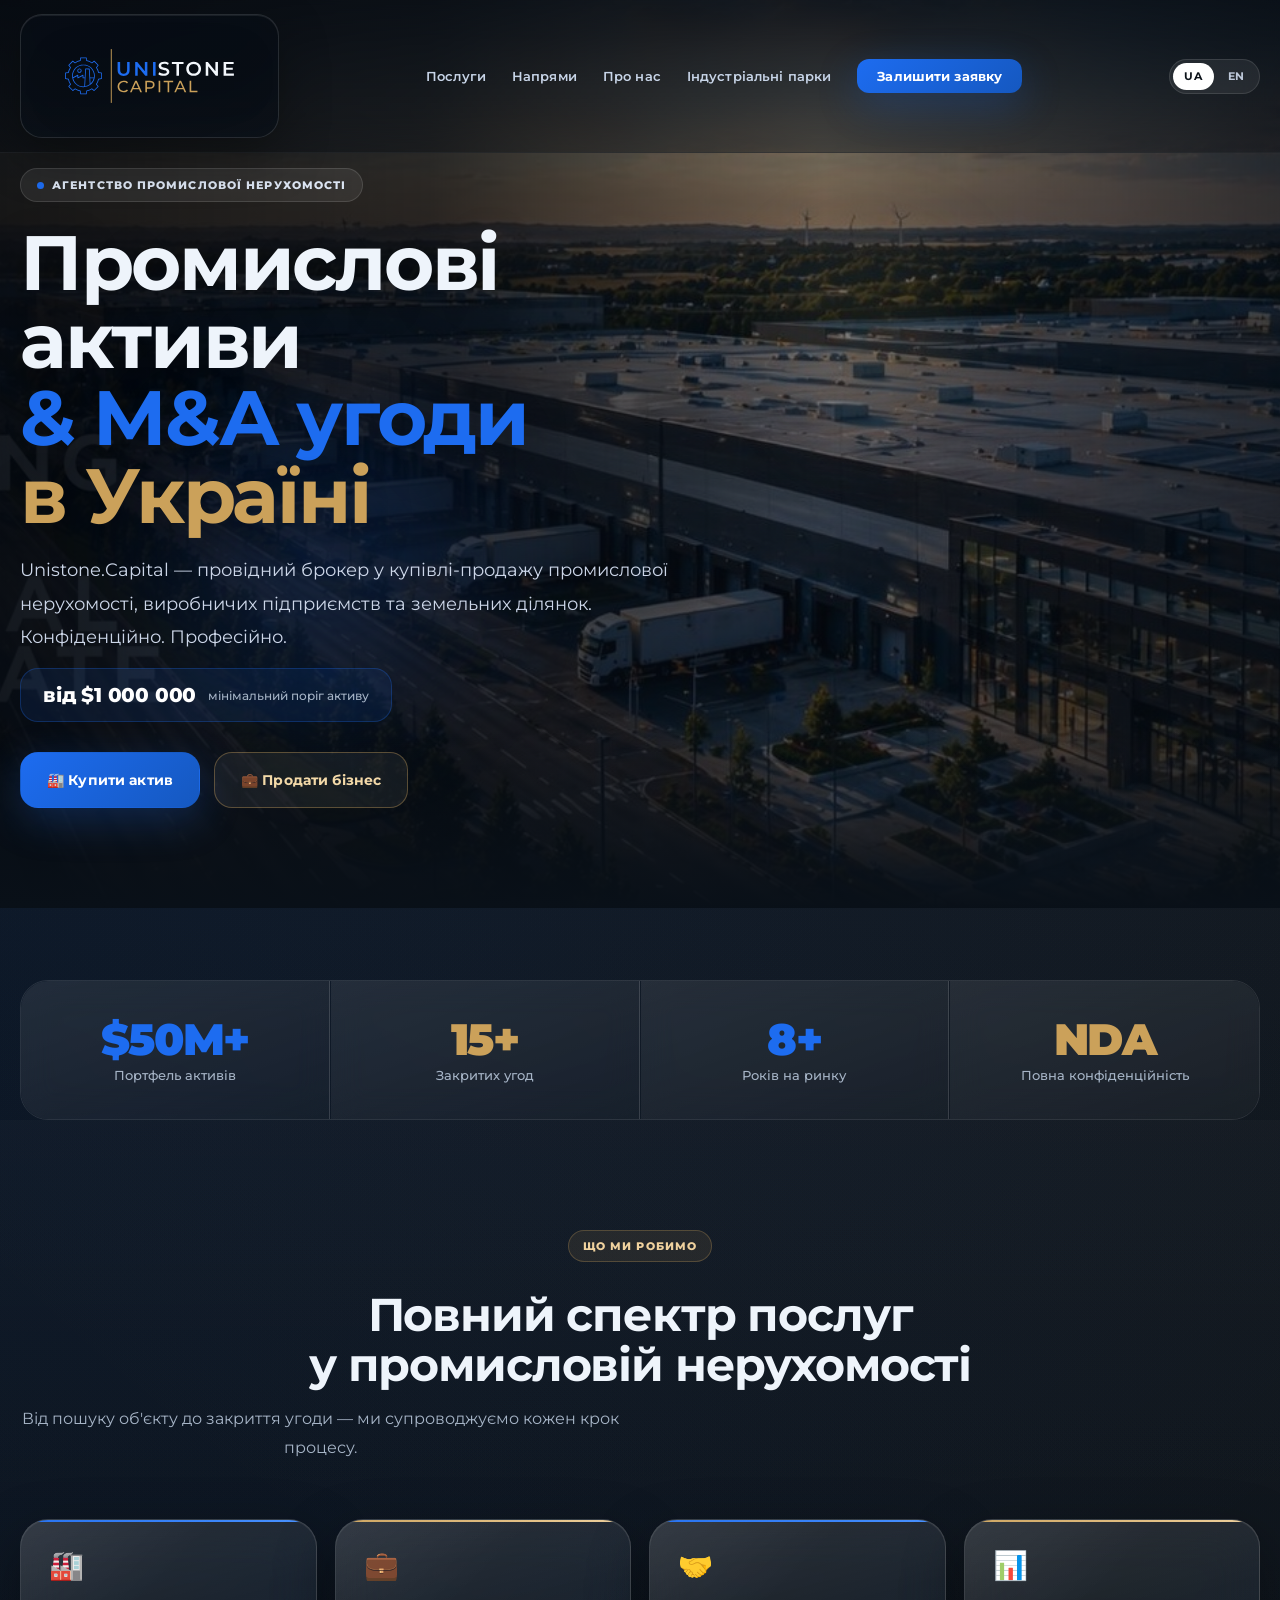
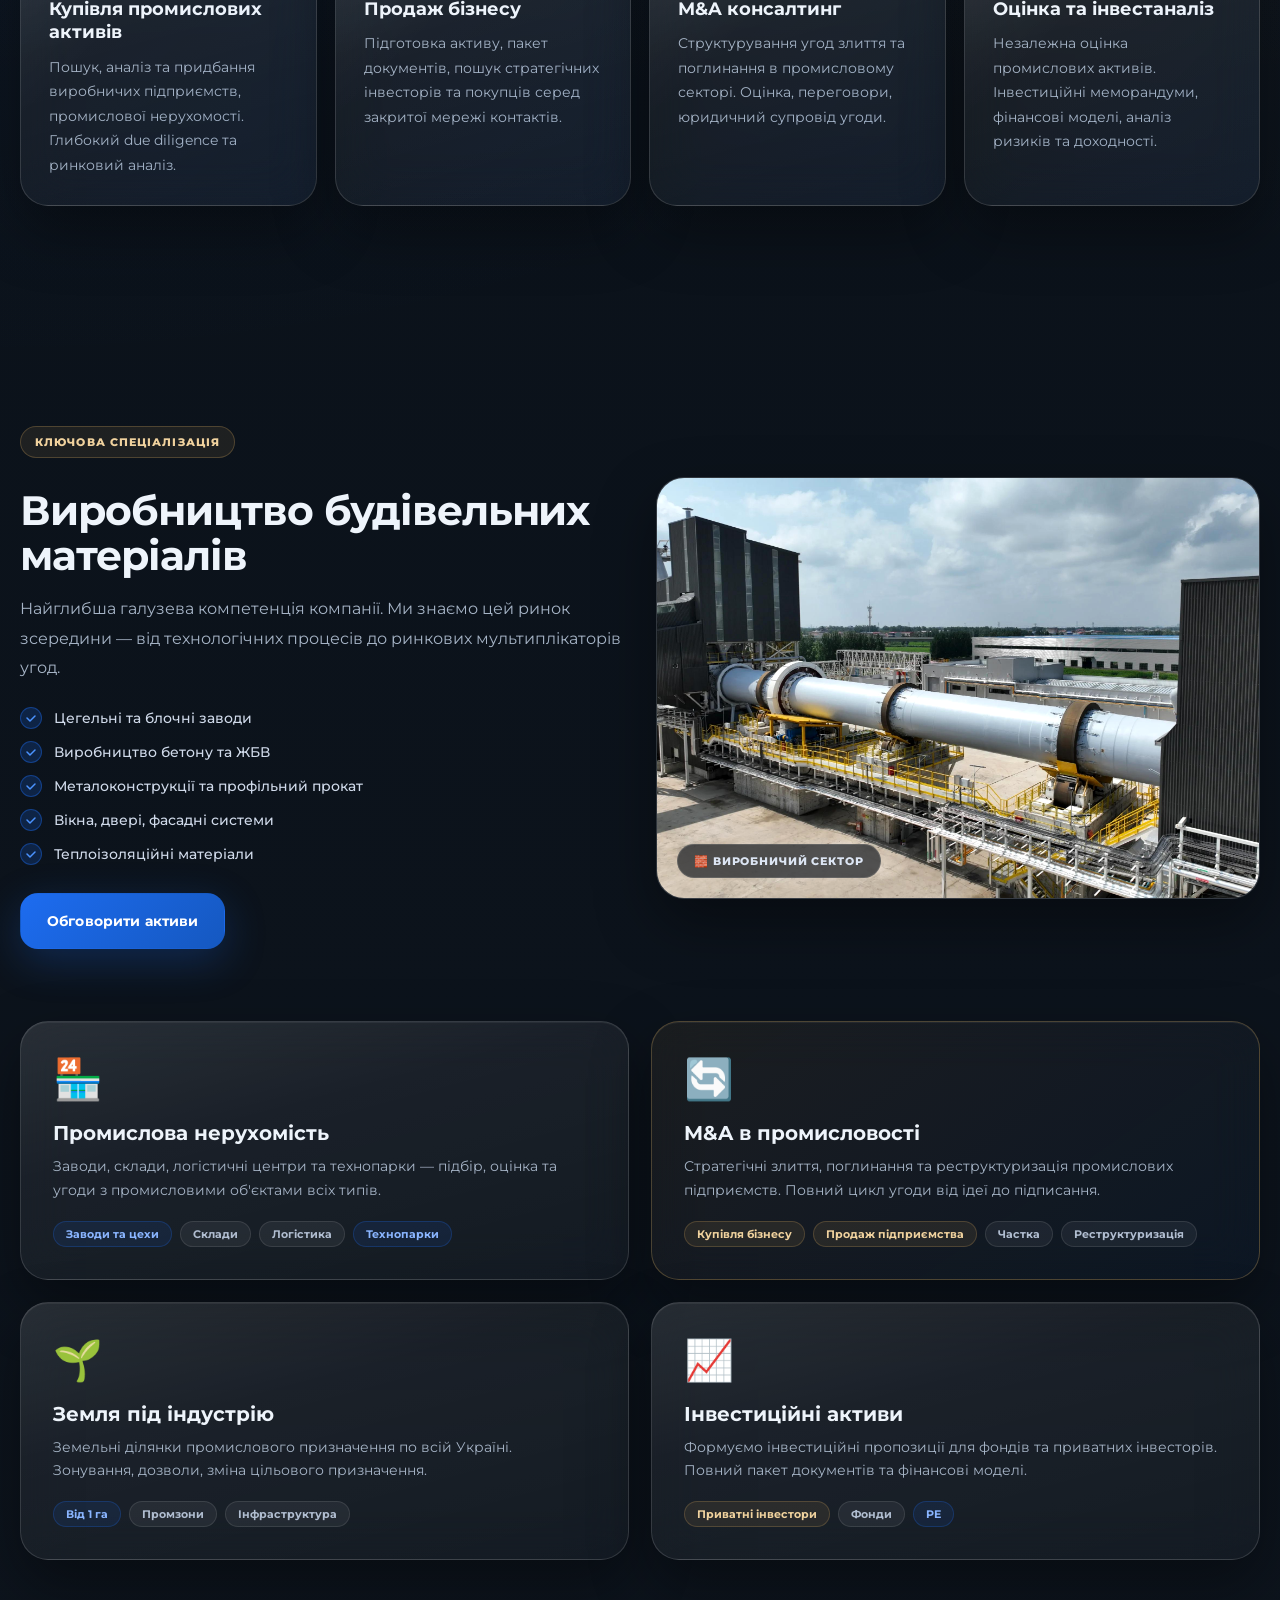
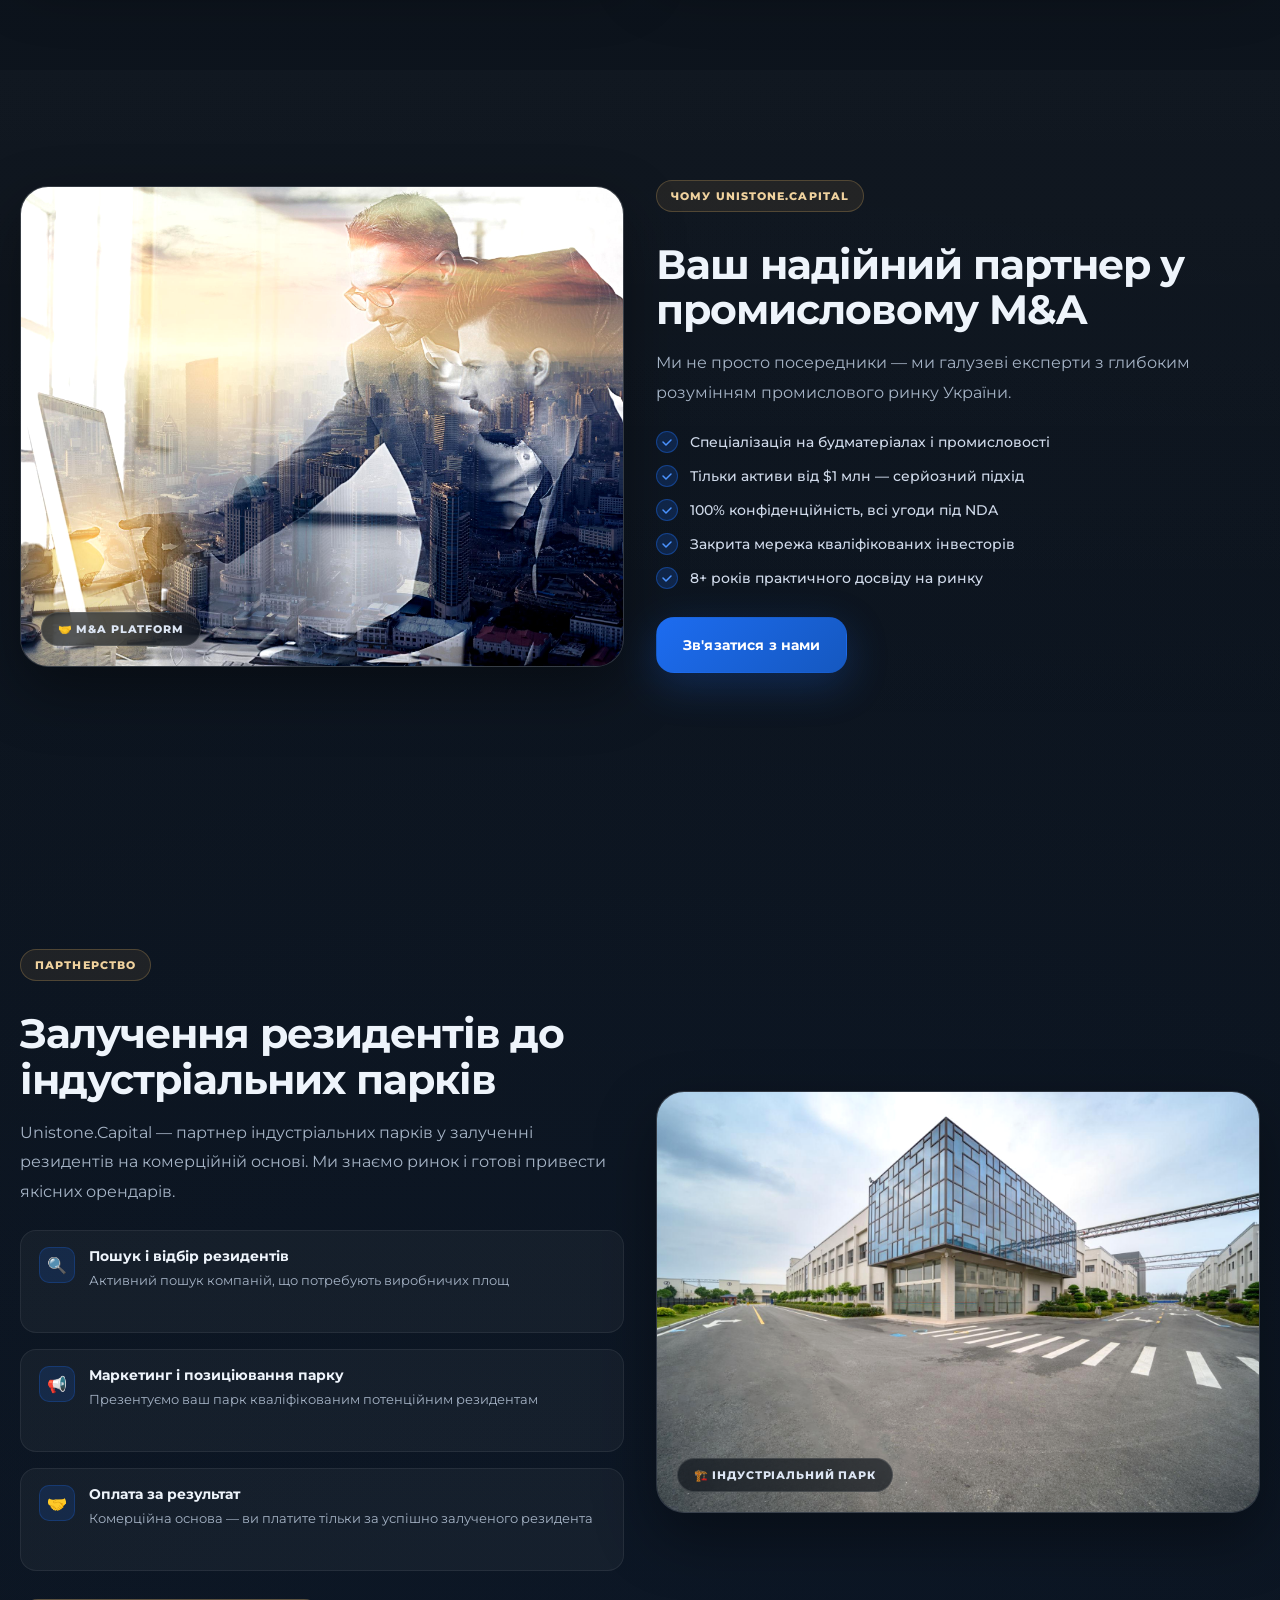
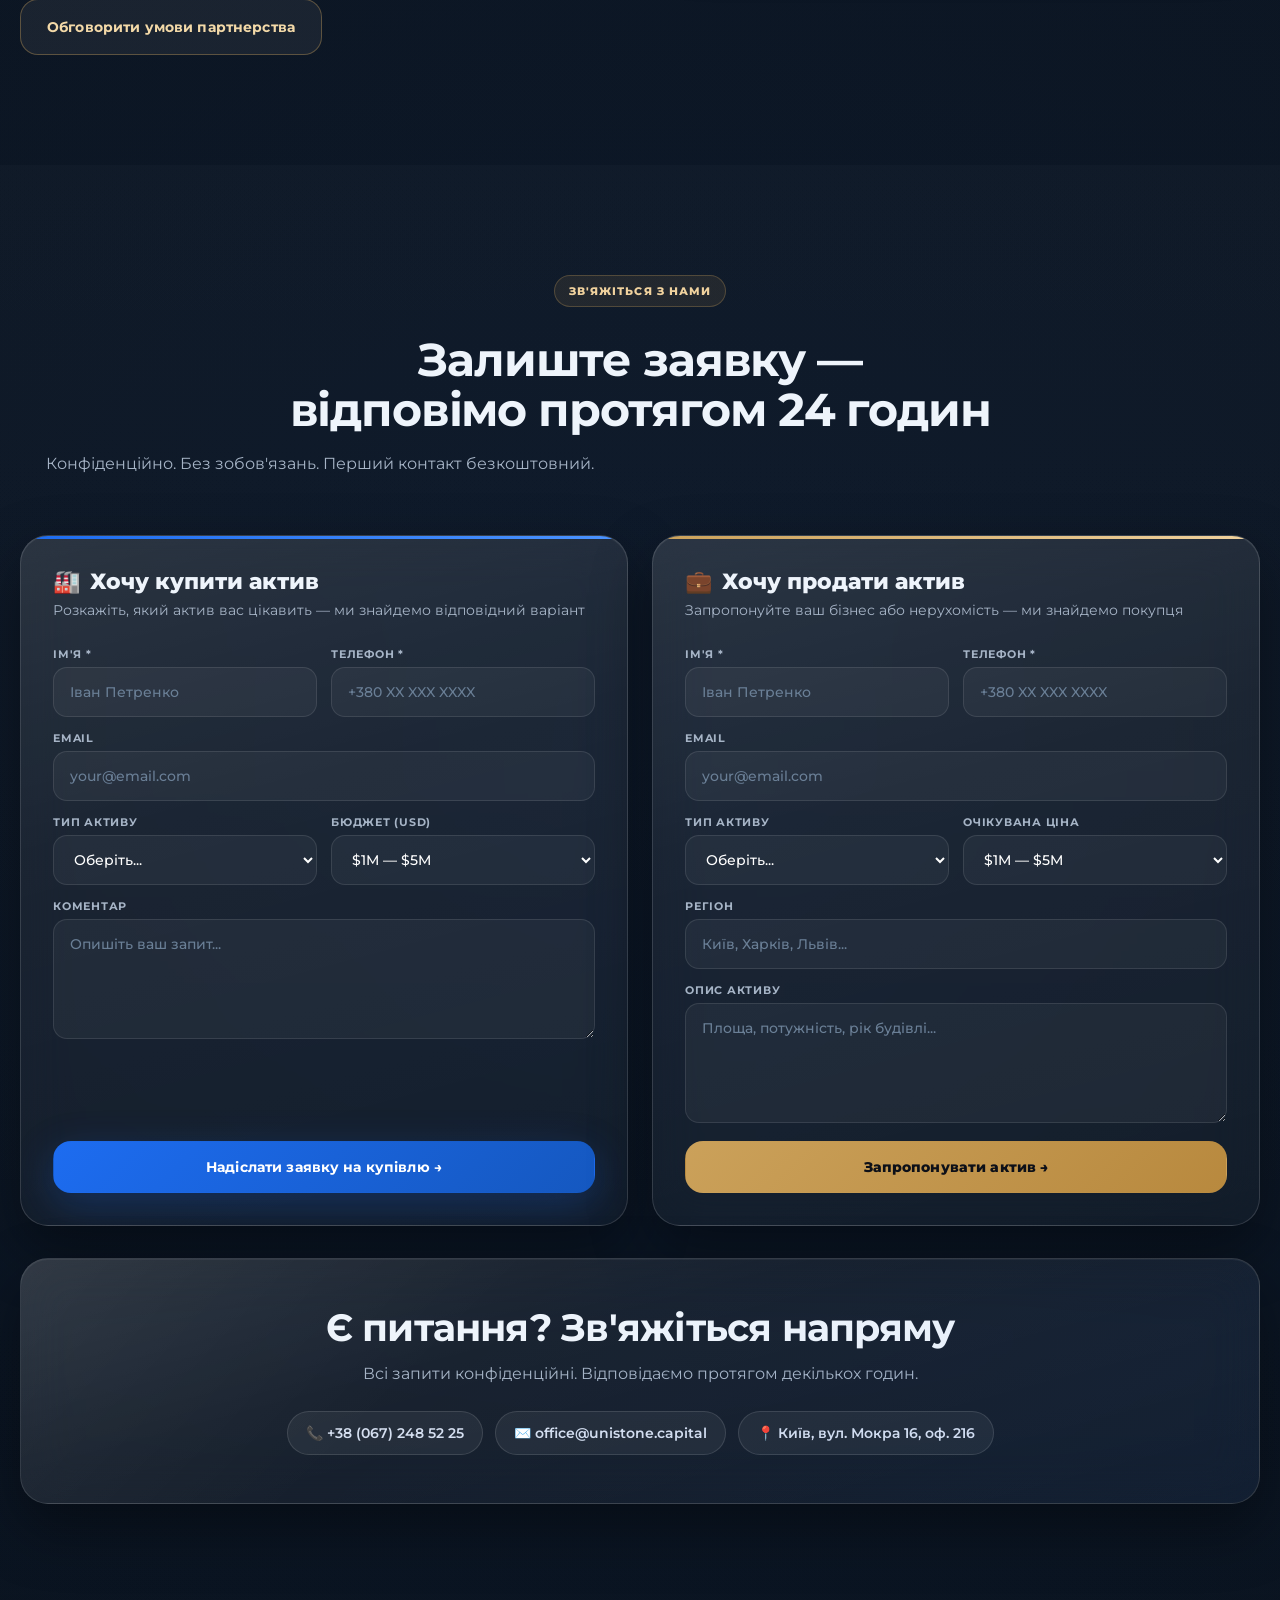
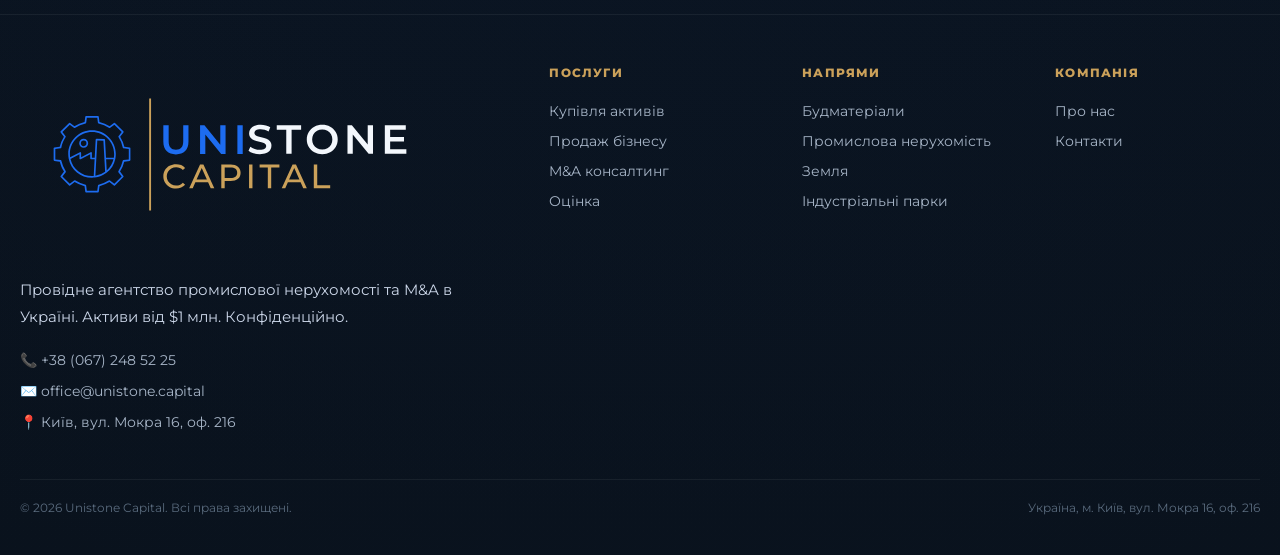
==== commit 83e89de4: "Add files via upload" ====
--- a/index.html
+++ b/index.html
@@ -495,68 +495,142 @@
 }
 
 /* ─── PREMIUM FOOTER FIX ─── */
+.site-footer{
+  padding:50px 0 40px;
+}
 
 .footer-inner{
-  grid-template-columns: 2.5fr 1fr 1fr 1fr;
-  gap: 60px;
-}
-
-/* Бренд блок */
+  display:grid;
+  grid-template-columns:minmax(0,2.35fr) minmax(160px,1fr) minmax(160px,1fr) minmax(140px,1fr);
+  gap:48px;
+  align-items:start;
+}
+
 .footer-brand{
-  max-width: 520px;
-}
-
-/* Логотип */
-.footer-brand .brand-pill{
-  padding: 16px 24px !important;
-  min-height: 72px;
-}
-
-.footer-brand img{
-  height: 56px !important;
-}
-
-/* Текст */
+  min-width:0;
+  max-width:560px;
+}
+
+.footer-logo{
+  display:flex;
+  align-items:center;
+  justify-content:flex-start;
+  margin-bottom:18px;
+  min-width:0;
+}
+
+.footer-logo img{
+  display:block;
+  width:min(100%, 420px);
+  height:auto;
+  object-fit:contain;
+}
+
 .footer-desc{
-  font-size: 15px;
-  line-height: 1.8;
-  color: #cbd6e8;
-  margin-bottom: 20px;
-}
-
-/* Контакты */
+  font-size:15px;
+  line-height:1.8;
+  color:#cbd6e8;
+  margin-bottom:20px;
+  max-width:520px;
+}
+
 .footer-contact a{
-  font-size: 14px;
-  margin-bottom: 10px;
-}
-
-/* Колонки справа */
+  display:flex;
+  align-items:flex-start;
+  gap:8px;
+  font-size:14px;
+  line-height:1.5;
+  margin-bottom:10px;
+  word-break:break-word;
+}
+
 .footer-col h5{
-  font-size: 12px;
-  margin-bottom: 16px;
+  font-size:12px;
+  margin-bottom:16px;
 }
 
 .footer-col ul li a{
-  font-size: 14px;
-  padding: 6px 0;
-}
-
-/* Немного "воздуха" */
-.site-footer{
-  padding-top: 50px;
-}
-
-.footer-logo{
-  display: flex;
-  align-items: center;
-  justify-content: flex-start;
-  margin-bottom: 18px;
-}
-
-.footer-logo img{
-  width: 300px;      /* фиксированная ширина */
-  height: auto;
-  object-fit: cover;
+  font-size:14px;
+  padding:6px 0;
+}
+
+@media (max-width: 1024px){
+  .footer-inner{
+    grid-template-columns:minmax(0,1.8fr) repeat(3,minmax(0,1fr));
+    gap:32px;
+  }
+
+  .footer-logo img{
+    width:min(100%, 360px);
+  }
+}
+
+@media (max-width: 900px){
+  .site-footer{
+    padding:42px 0 34px;
+  }
+
+  .footer-inner{
+    grid-template-columns:1fr 1fr;
+    gap:28px 24px;
+  }
+
+  .footer-brand{
+    grid-column:1 / -1;
+    max-width:none;
+  }
+
+  .footer-logo img{
+    width:min(100%, 340px);
+  }
+}
+
+@media (max-width: 640px){
+  .site-footer{
+    padding:36px 0 28px;
+  }
+
+  .footer-inner{
+    grid-template-columns:1fr;
+    gap:24px;
+  }
+
+  .footer-brand,
+  .footer-col{
+    width:100%;
+  }
+
+  .footer-logo{
+    margin-bottom:16px;
+  }
+
+  .footer-logo img{
+    width:min(100%, 300px);
+  }
+
+  .footer-desc{
+    font-size:14px;
+    line-height:1.7;
+    margin-bottom:16px;
+  }
+
+  .footer-contact a,
+  .footer-col ul li a{
+    font-size:13px;
+  }
+
+  .footer-bottom{
+    margin-top:28px;
+    padding-top:16px;
+    flex-direction:column;
+    align-items:flex-start;
+    gap:8px;
+  }
+
+  .footer-bottom p{
+    font-size:11px;
+    line-height:1.5;
+  }
 }
 
 </style>
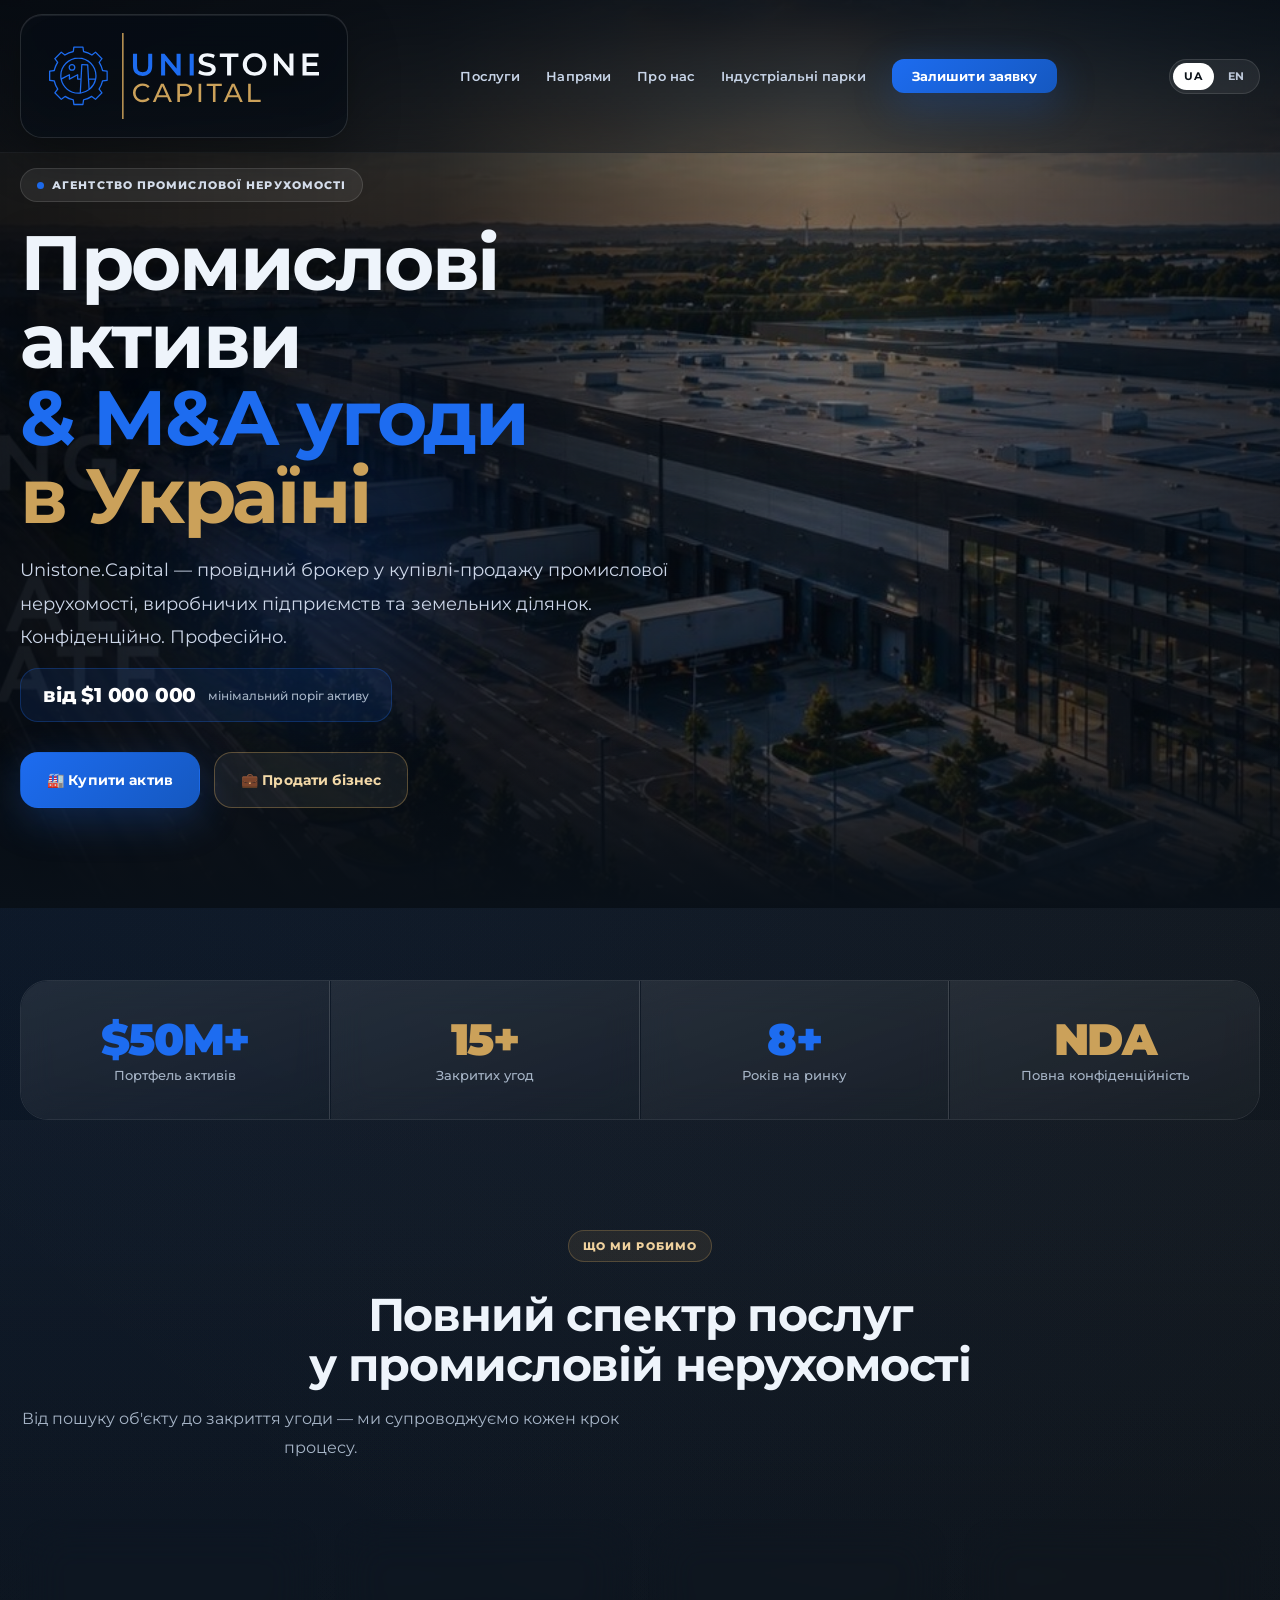
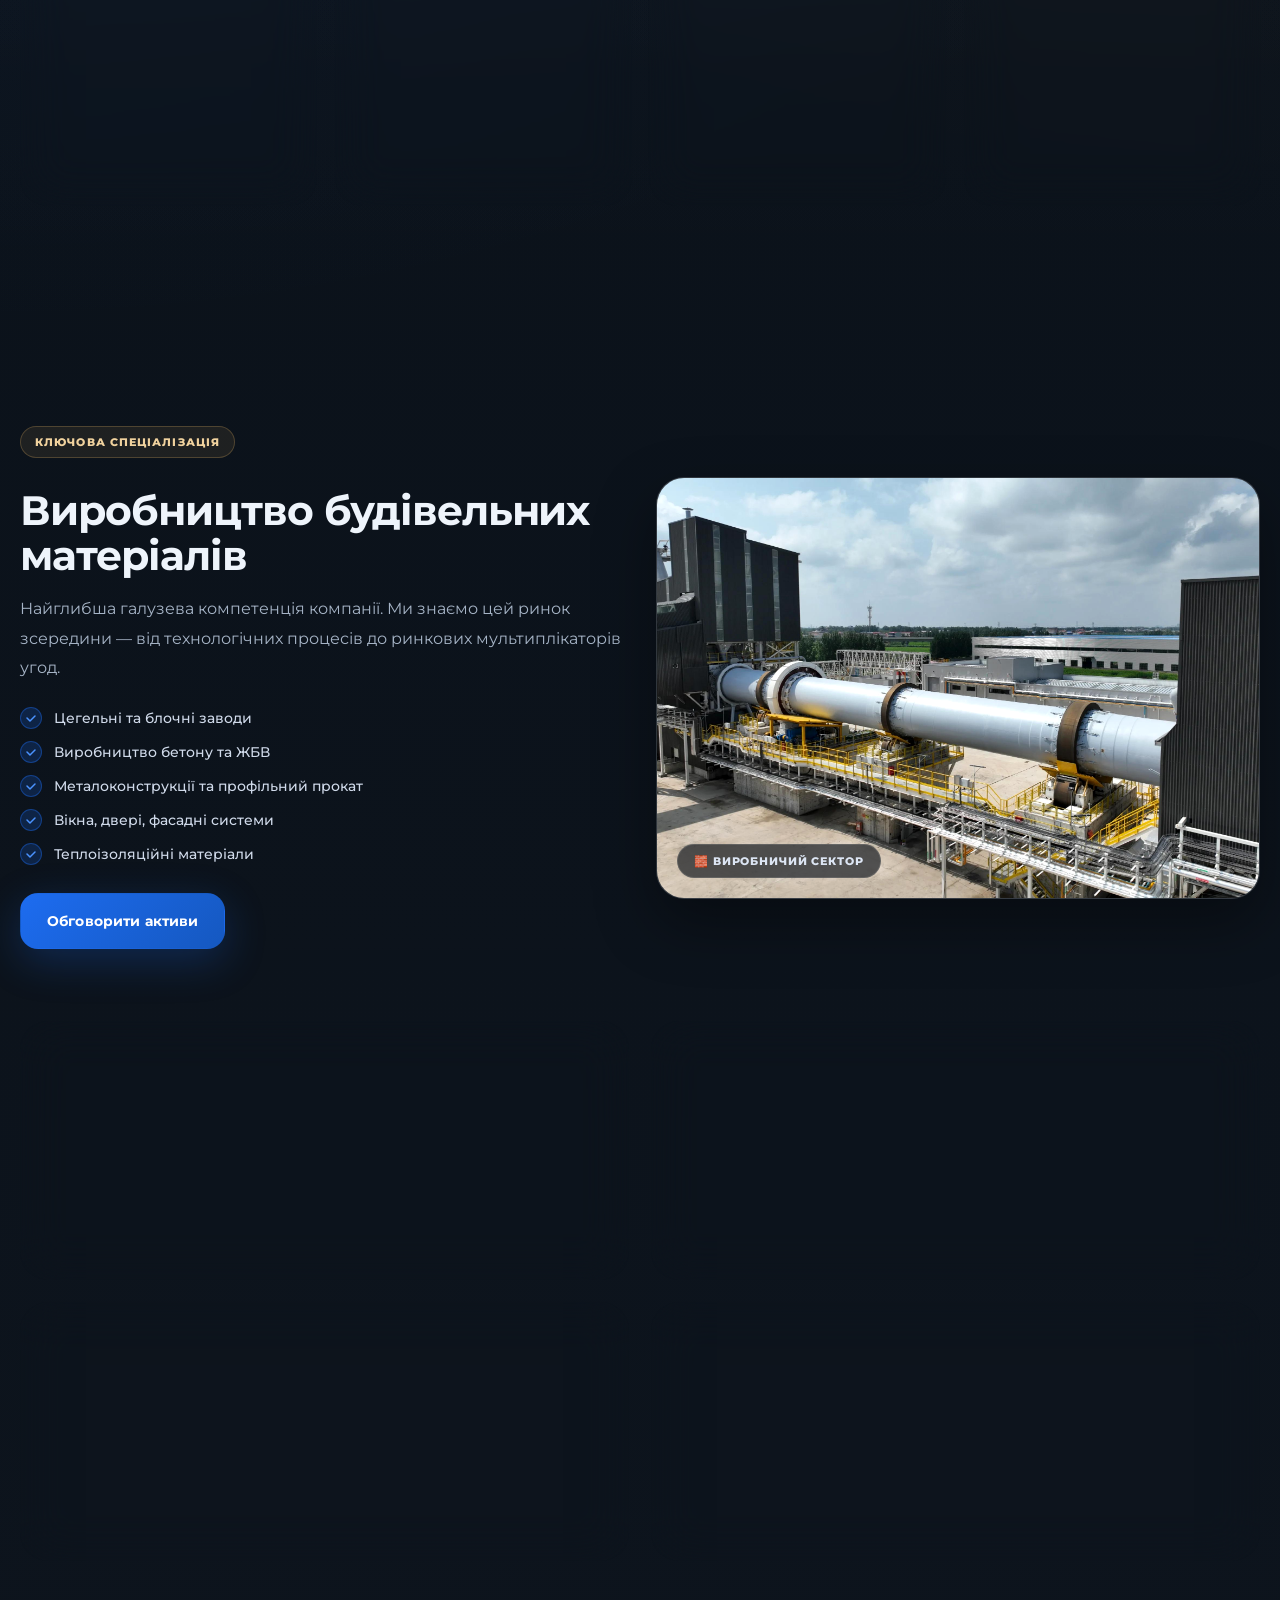
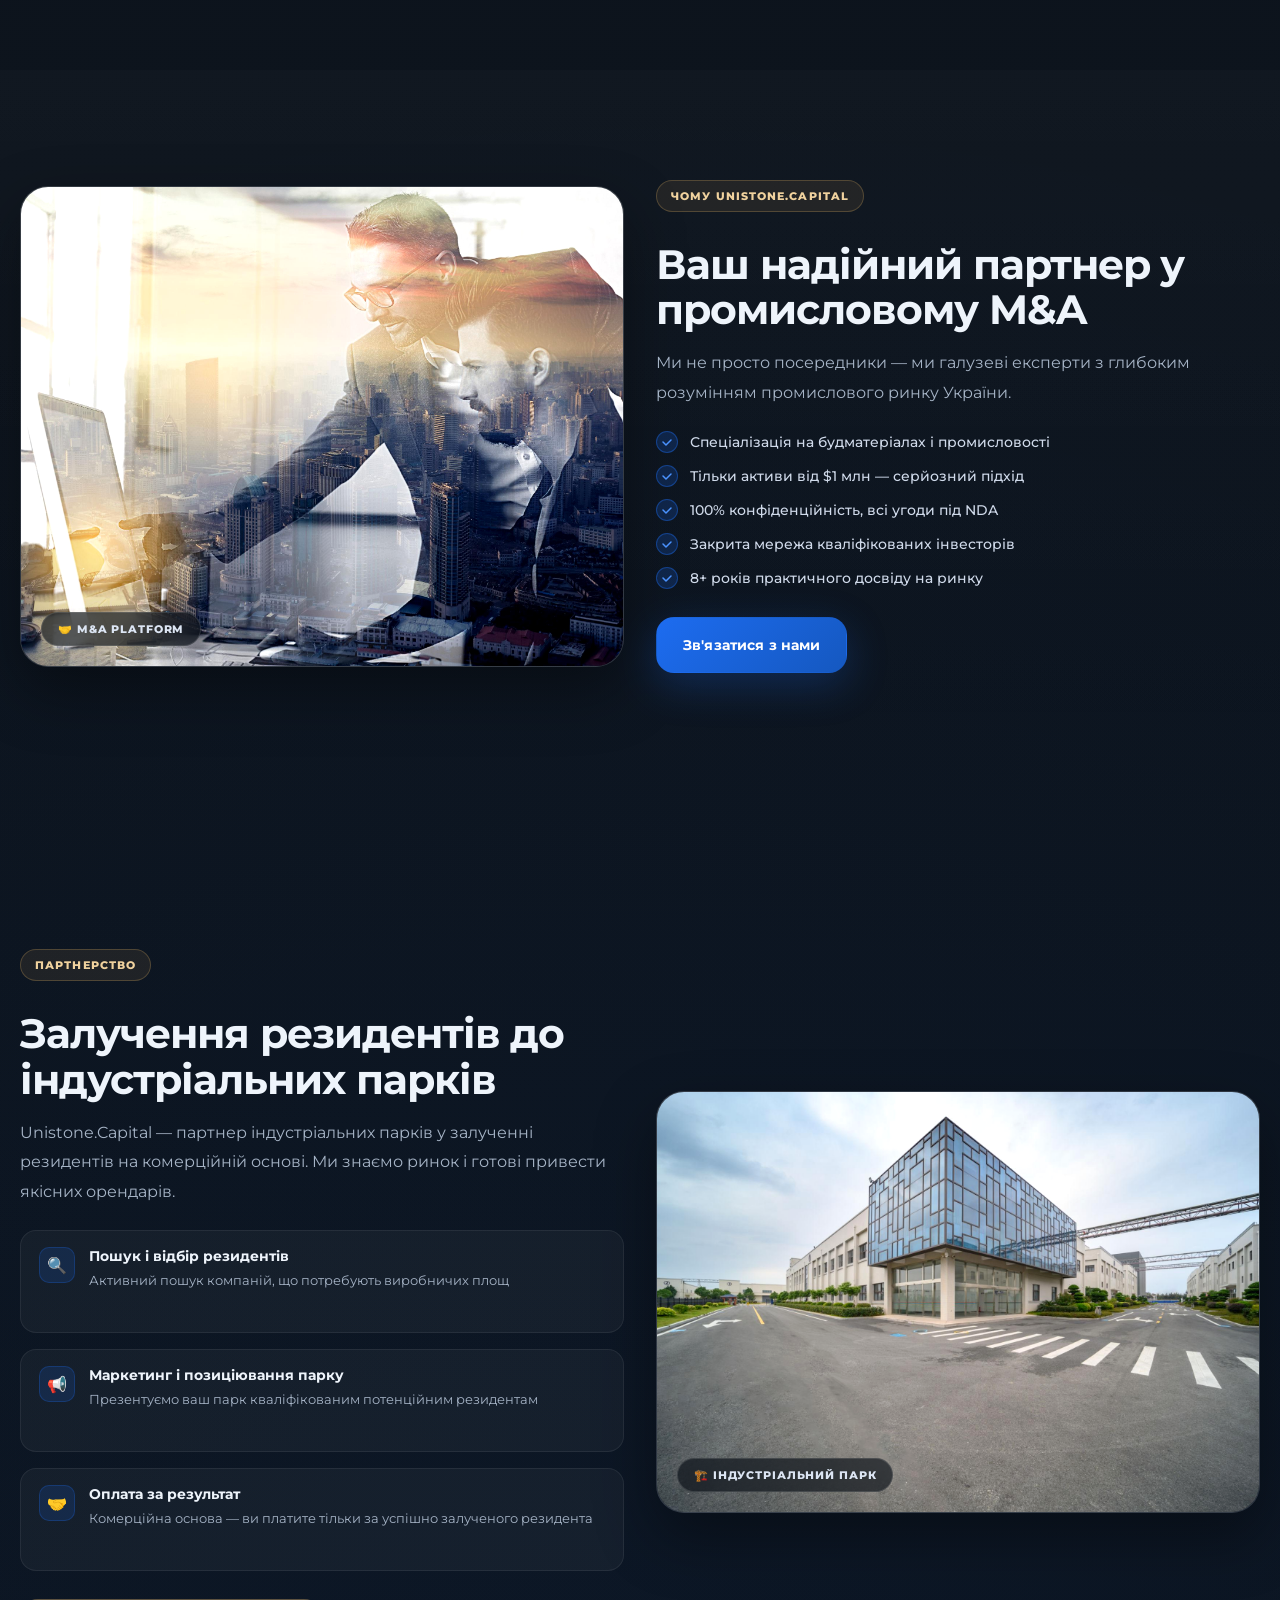
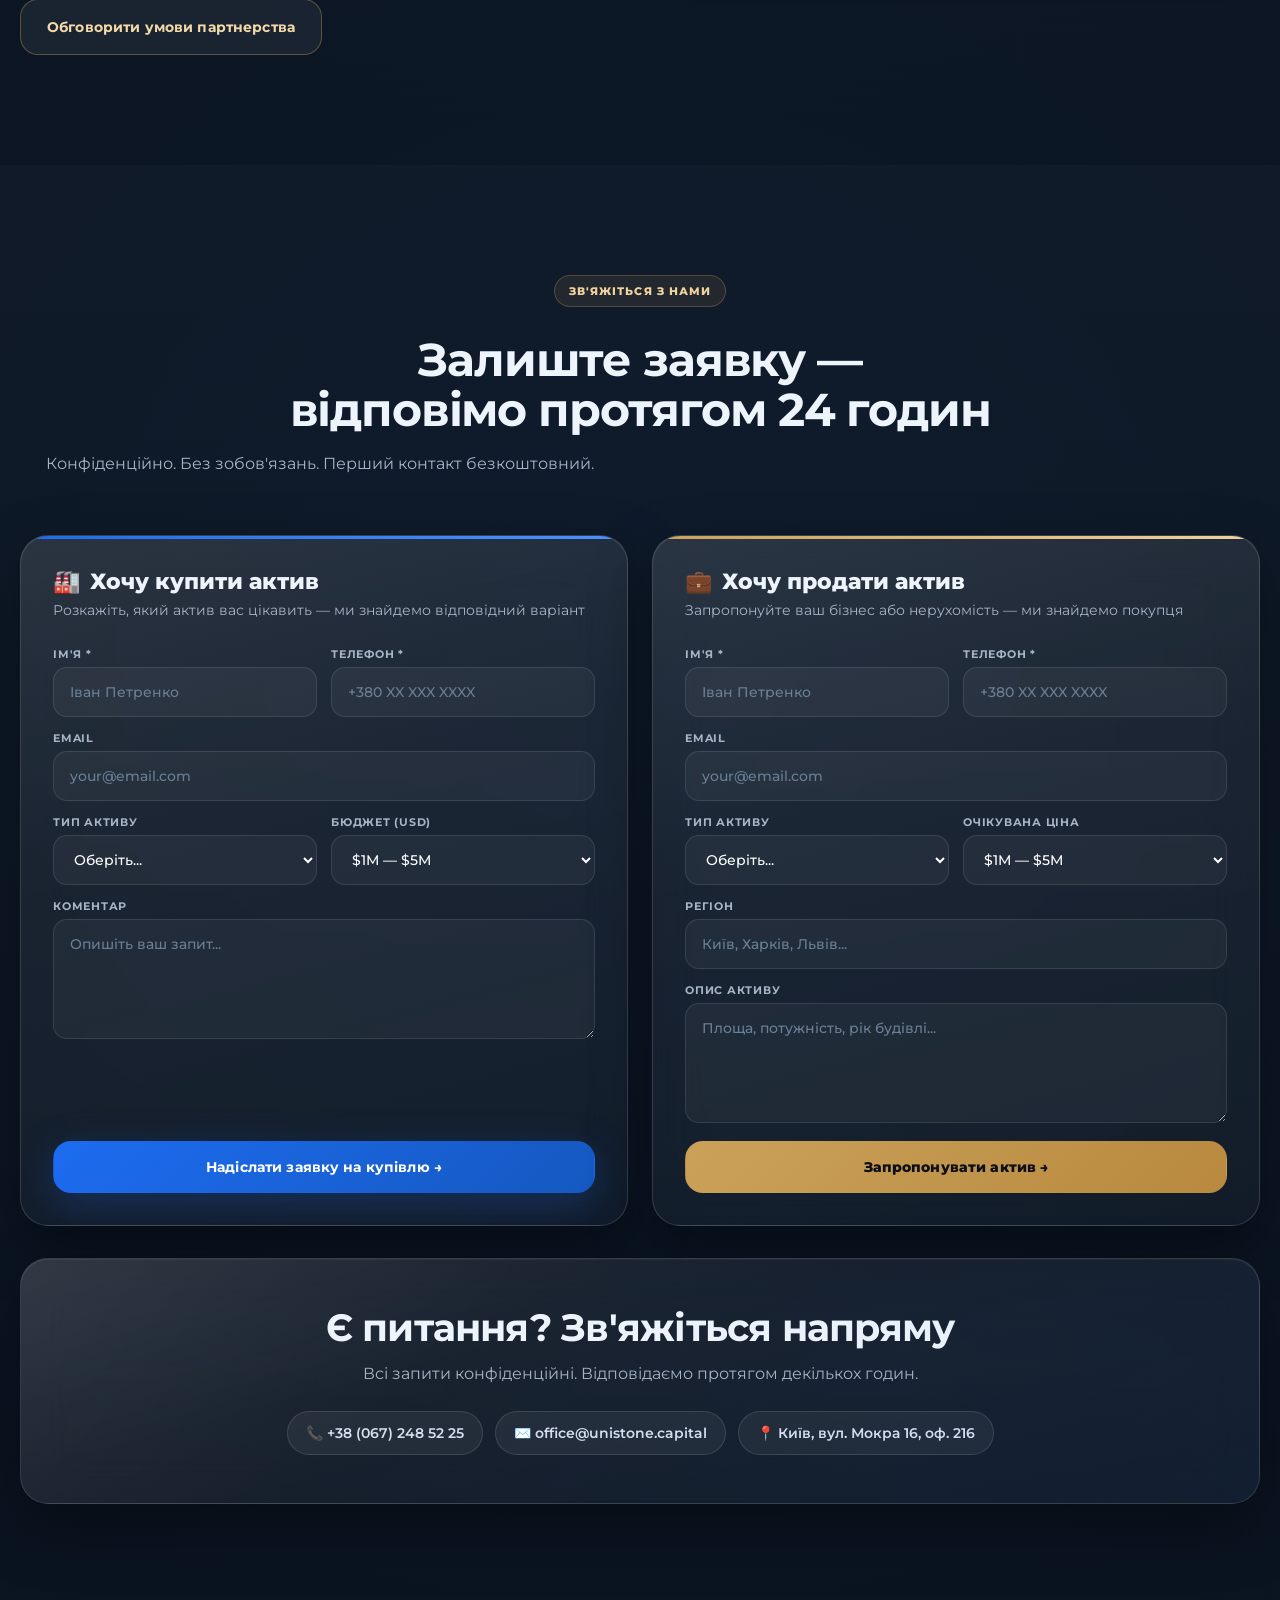
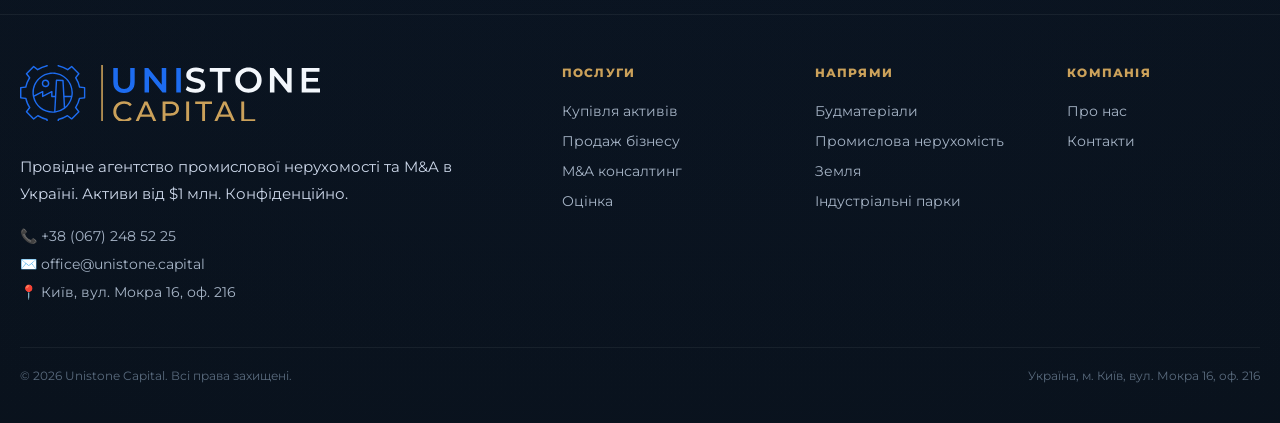
==== commit 5ca6761d: "Rename index1.html to index.html" ====
--- a/index.html
+++ b/index.html
@@ -495,142 +495,68 @@
 }
 
 /* ─── PREMIUM FOOTER FIX ─── */
+
+.footer-inner{
+  grid-template-columns: 2.5fr 1fr 1fr 1fr;
+  gap: 60px;
+}
+
+/* Бренд блок */
+.footer-brand{
+  max-width: 520px;
+}
+
+/* Логотип */
+.footer-brand .brand-pill{
+  padding: 16px 24px !important;
+  min-height: 72px;
+}
+
+.footer-brand img{
+  height: 56px !important;
+}
+
+/* Текст */
+.footer-desc{
+  font-size: 15px;
+  line-height: 1.8;
+  color: #cbd6e8;
+  margin-bottom: 20px;
+}
+
+/* Контакты */
+.footer-contact a{
+  font-size: 14px;
+  margin-bottom: 10px;
+}
+
+/* Колонки справа */
+.footer-col h5{
+  font-size: 12px;
+  margin-bottom: 16px;
+}
+
+.footer-col ul li a{
+  font-size: 14px;
+  padding: 6px 0;
+}
+
+/* Немного "воздуха" */
 .site-footer{
-  padding:50px 0 40px;
-}
-
-.footer-inner{
-  display:grid;
-  grid-template-columns:minmax(0,2.35fr) minmax(160px,1fr) minmax(160px,1fr) minmax(140px,1fr);
-  gap:48px;
-  align-items:start;
-}
-
-.footer-brand{
-  min-width:0;
-  max-width:560px;
+  padding-top: 50px;
 }
 
 .footer-logo{
-  display:flex;
-  align-items:center;
-  justify-content:flex-start;
-  margin-bottom:18px;
-  min-width:0;
+  display: flex;
+  align-items: center;
+  justify-content: flex-start;
+  margin-bottom: 18px;
 }
 
 .footer-logo img{
-  display:block;
-  width:min(100%, 420px);
-  height:auto;
-  object-fit:contain;
-}
-
-.footer-desc{
-  font-size:15px;
-  line-height:1.8;
-  color:#cbd6e8;
-  margin-bottom:20px;
-  max-width:520px;
-}
-
-.footer-contact a{
-  display:flex;
-  align-items:flex-start;
-  gap:8px;
-  font-size:14px;
-  line-height:1.5;
-  margin-bottom:10px;
-  word-break:break-word;
-}
-
-.footer-col h5{
-  font-size:12px;
-  margin-bottom:16px;
-}
-
-.footer-col ul li a{
-  font-size:14px;
-  padding:6px 0;
-}
-
-@media (max-width: 1024px){
-  .footer-inner{
-    grid-template-columns:minmax(0,1.8fr) repeat(3,minmax(0,1fr));
-    gap:32px;
-  }
-
-  .footer-logo img{
-    width:min(100%, 360px);
-  }
-}
-
-@media (max-width: 900px){
-  .site-footer{
-    padding:42px 0 34px;
-  }
-
-  .footer-inner{
-    grid-template-columns:1fr 1fr;
-    gap:28px 24px;
-  }
-
-  .footer-brand{
-    grid-column:1 / -1;
-    max-width:none;
-  }
-
-  .footer-logo img{
-    width:min(100%, 340px);
-  }
-}
-
-@media (max-width: 640px){
-  .site-footer{
-    padding:36px 0 28px;
-  }
-
-  .footer-inner{
-    grid-template-columns:1fr;
-    gap:24px;
-  }
-
-  .footer-brand,
-  .footer-col{
-    width:100%;
-  }
-
-  .footer-logo{
-    margin-bottom:16px;
-  }
-
-  .footer-logo img{
-    width:min(100%, 300px);
-  }
-
-  .footer-desc{
-    font-size:14px;
-    line-height:1.7;
-    margin-bottom:16px;
-  }
-
-  .footer-contact a,
-  .footer-col ul li a{
-    font-size:13px;
-  }
-
-  .footer-bottom{
-    margin-top:28px;
-    padding-top:16px;
-    flex-direction:column;
-    align-items:flex-start;
-    gap:8px;
-  }
-
-  .footer-bottom p{
-    font-size:11px;
-    line-height:1.5;
-  }
+  width: 300px;      /* фиксированная ширина */
+  height: auto;
+  object-fit: cover;
 }
 
 </style>
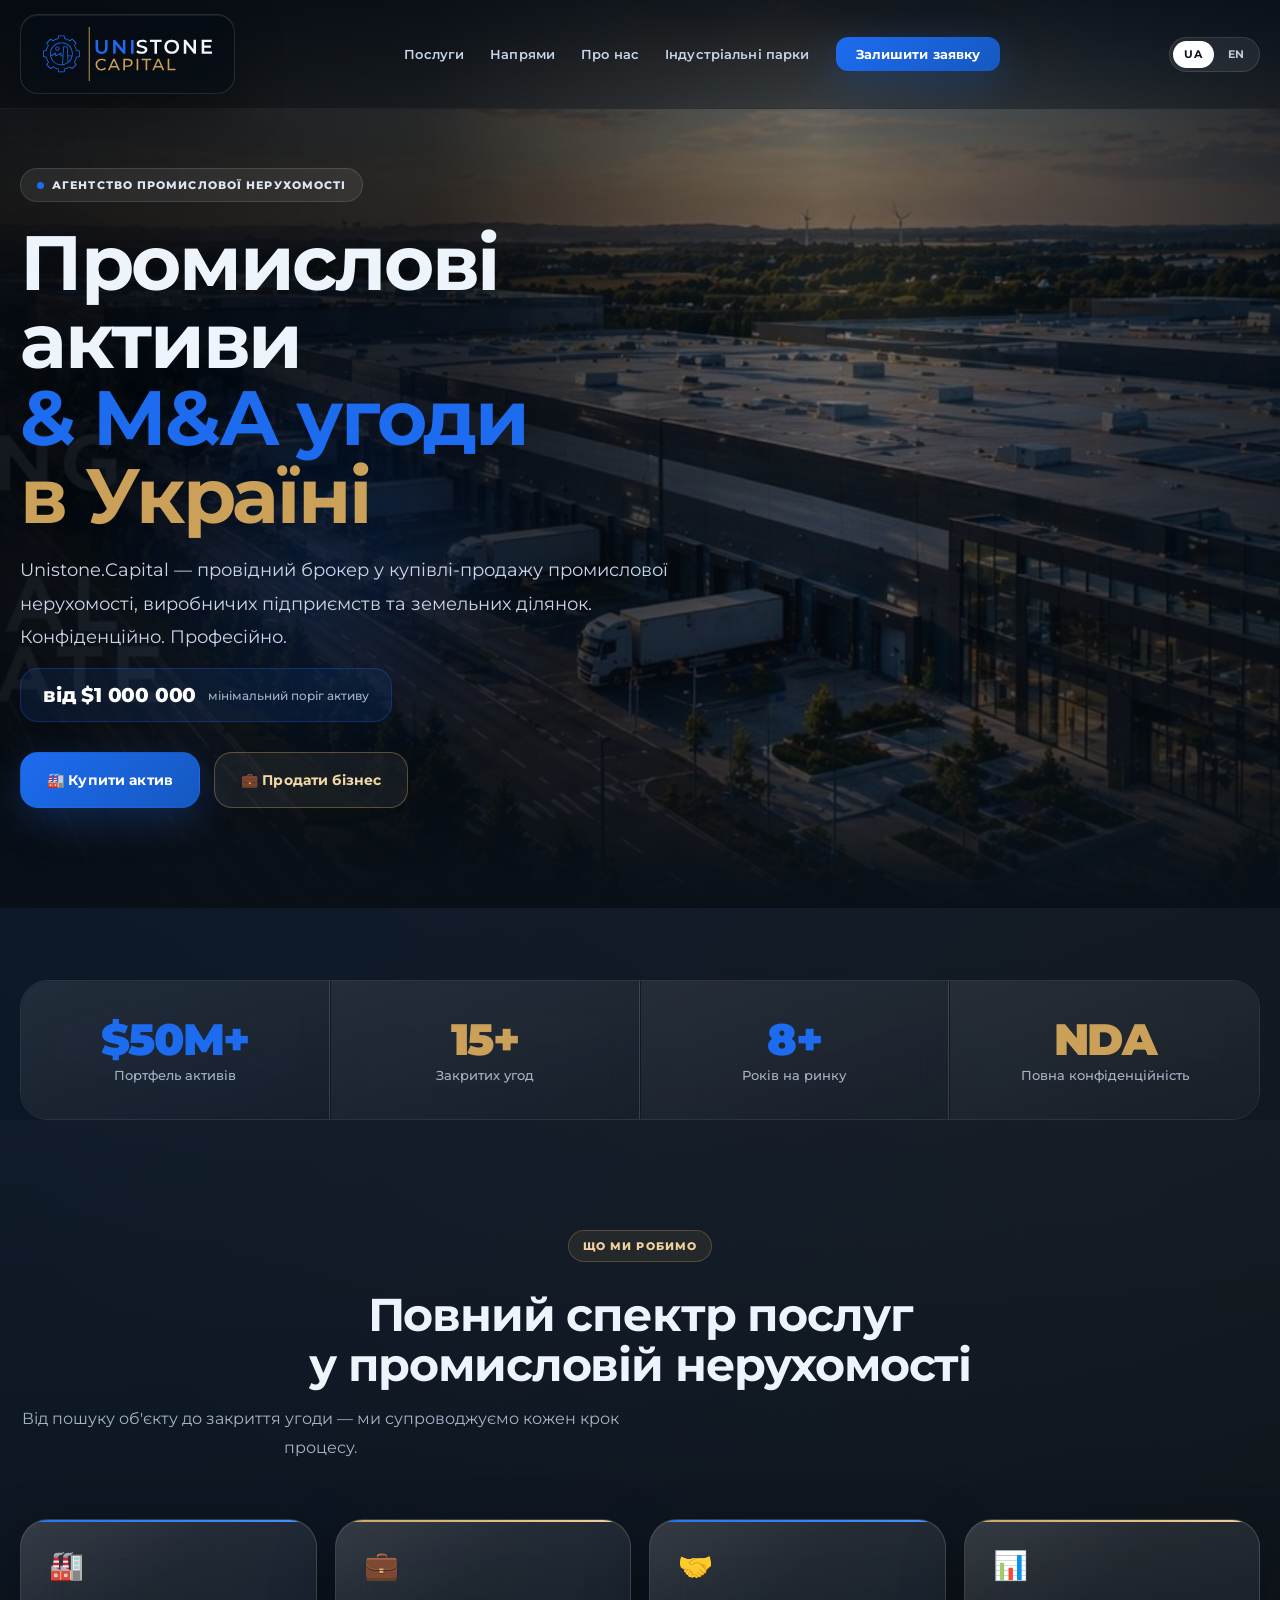
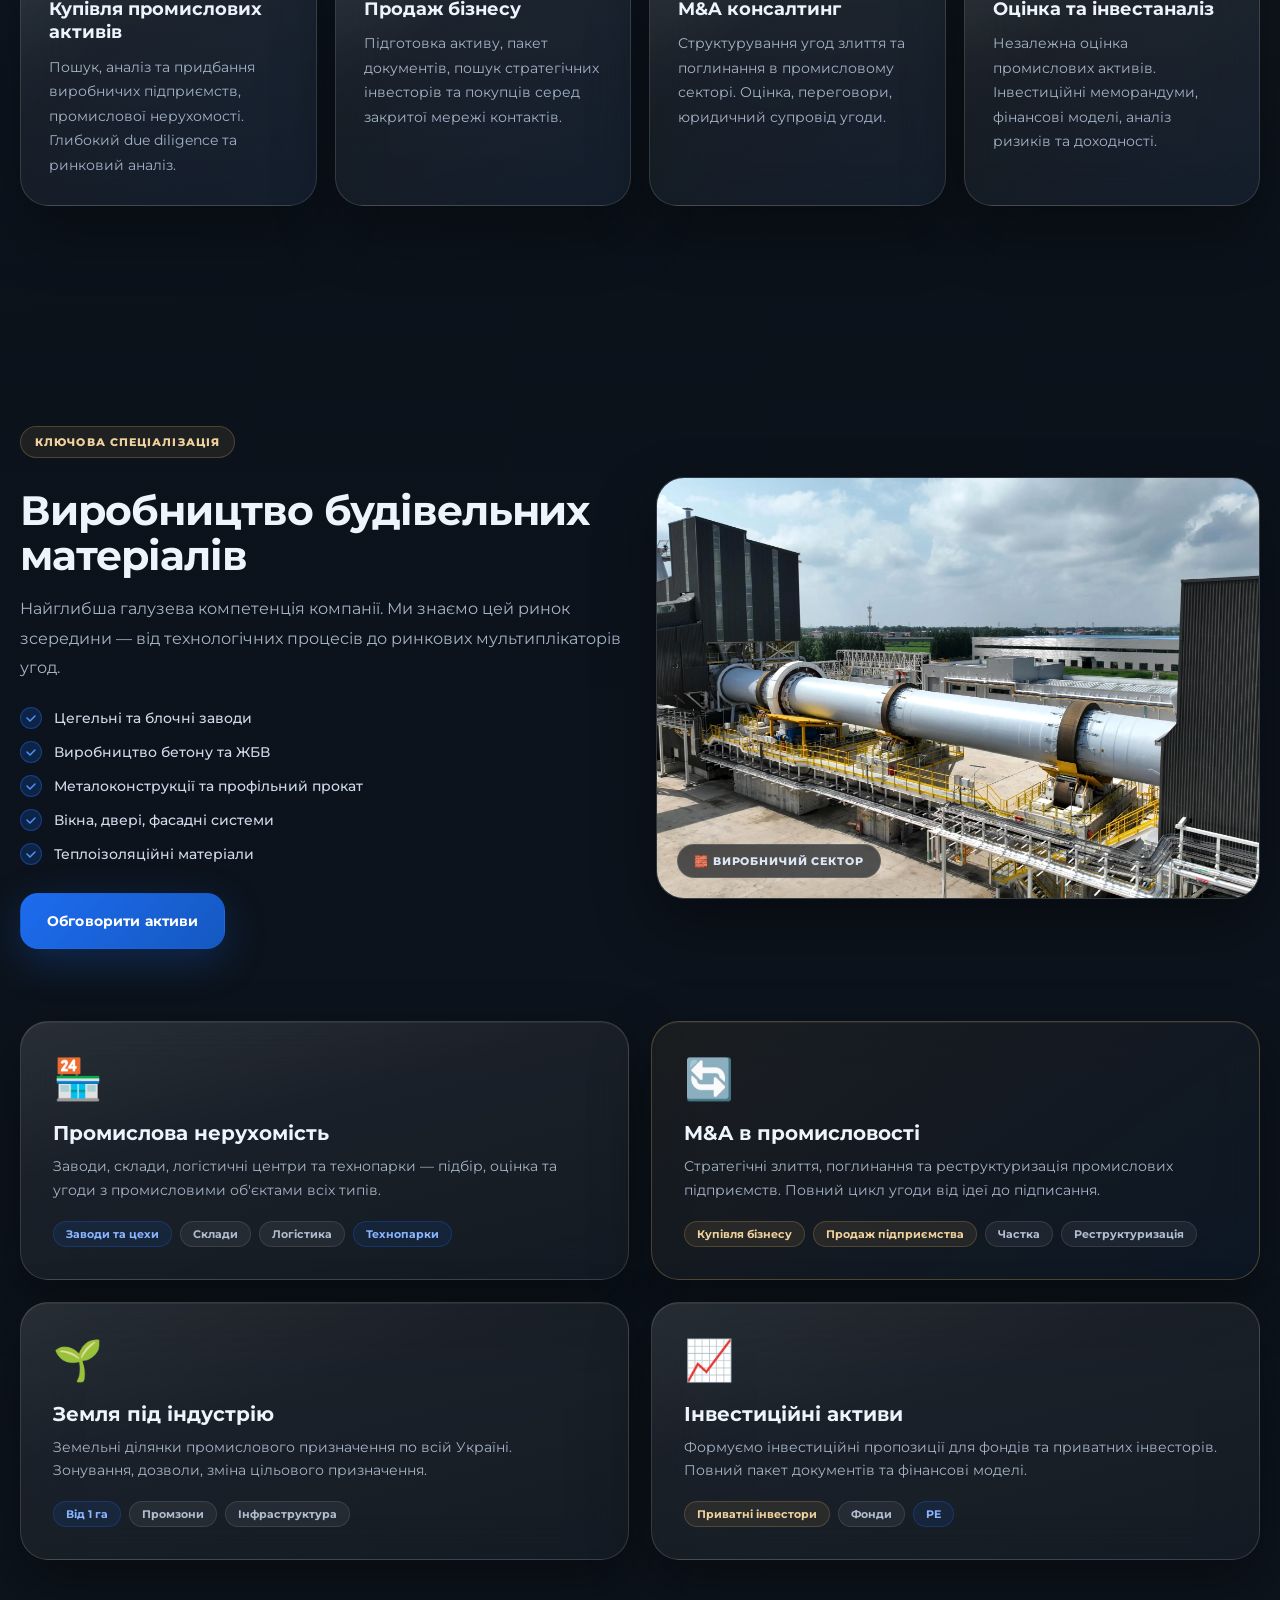
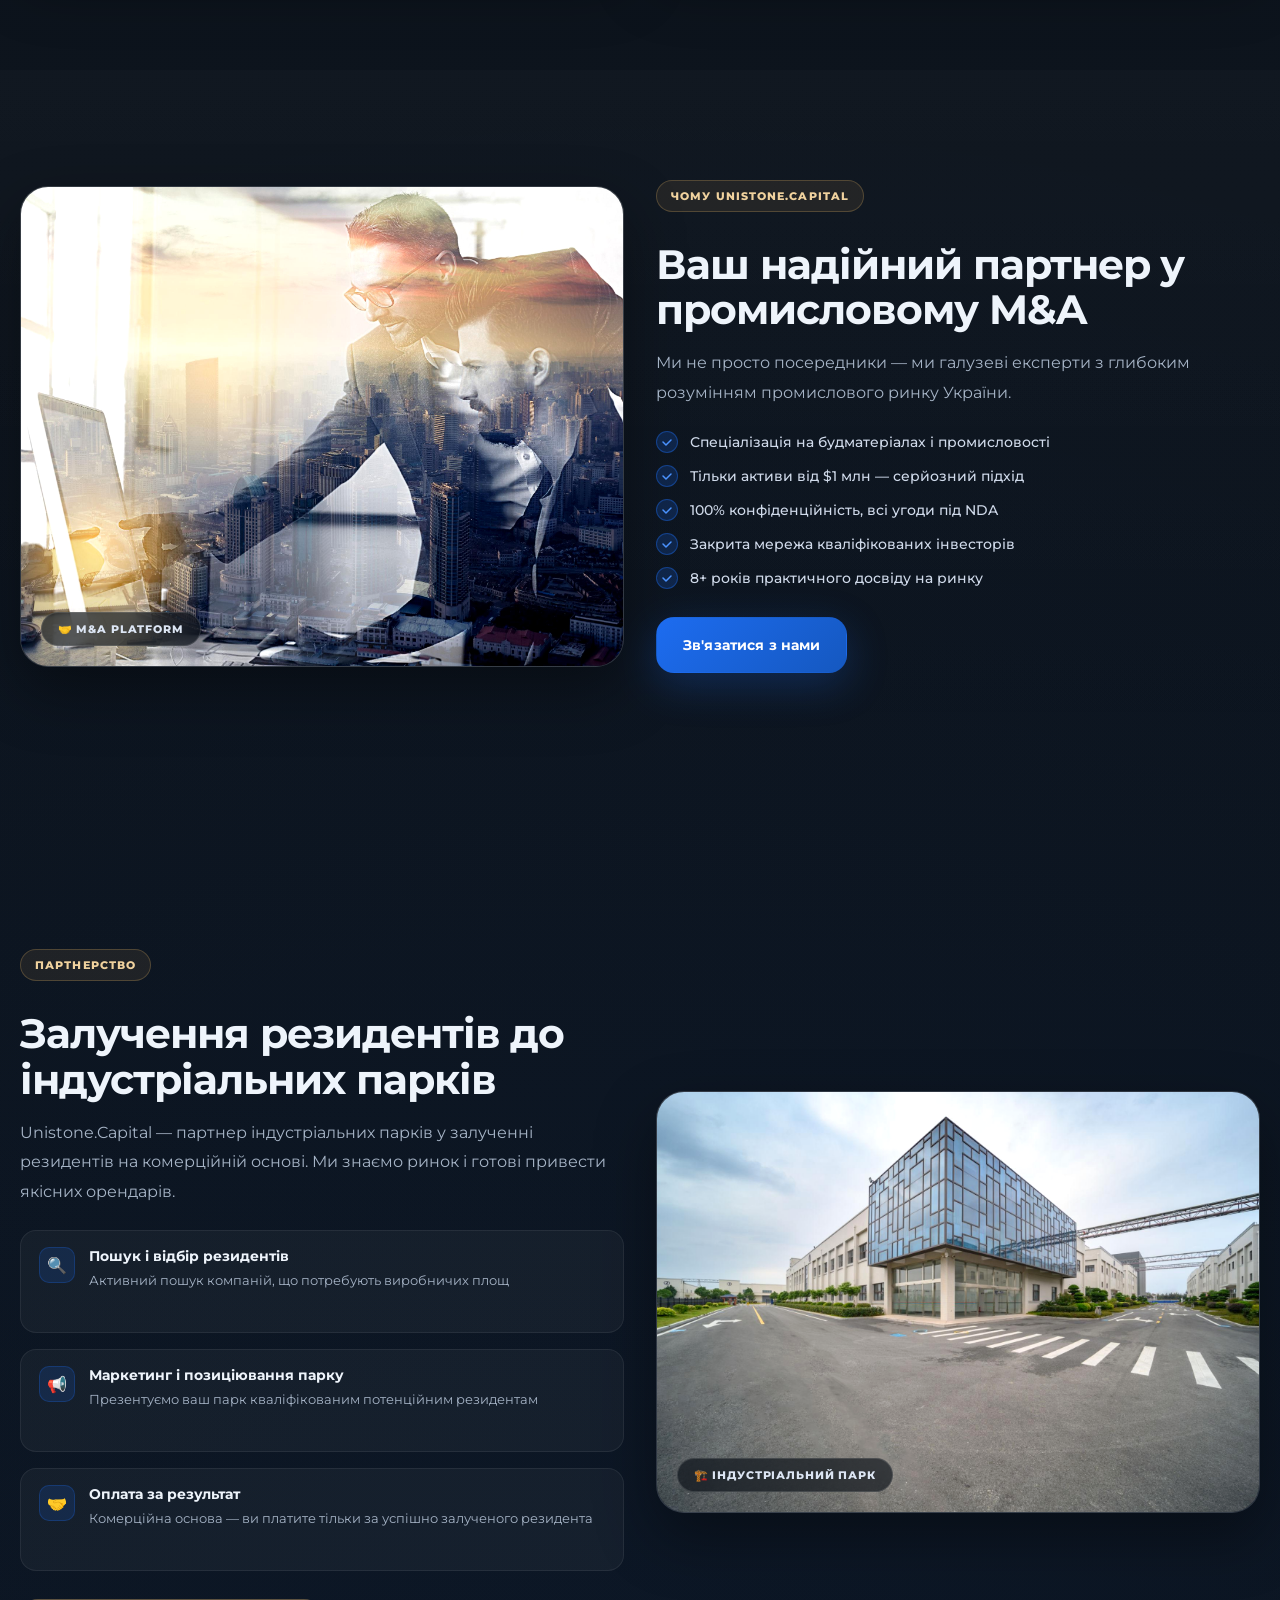
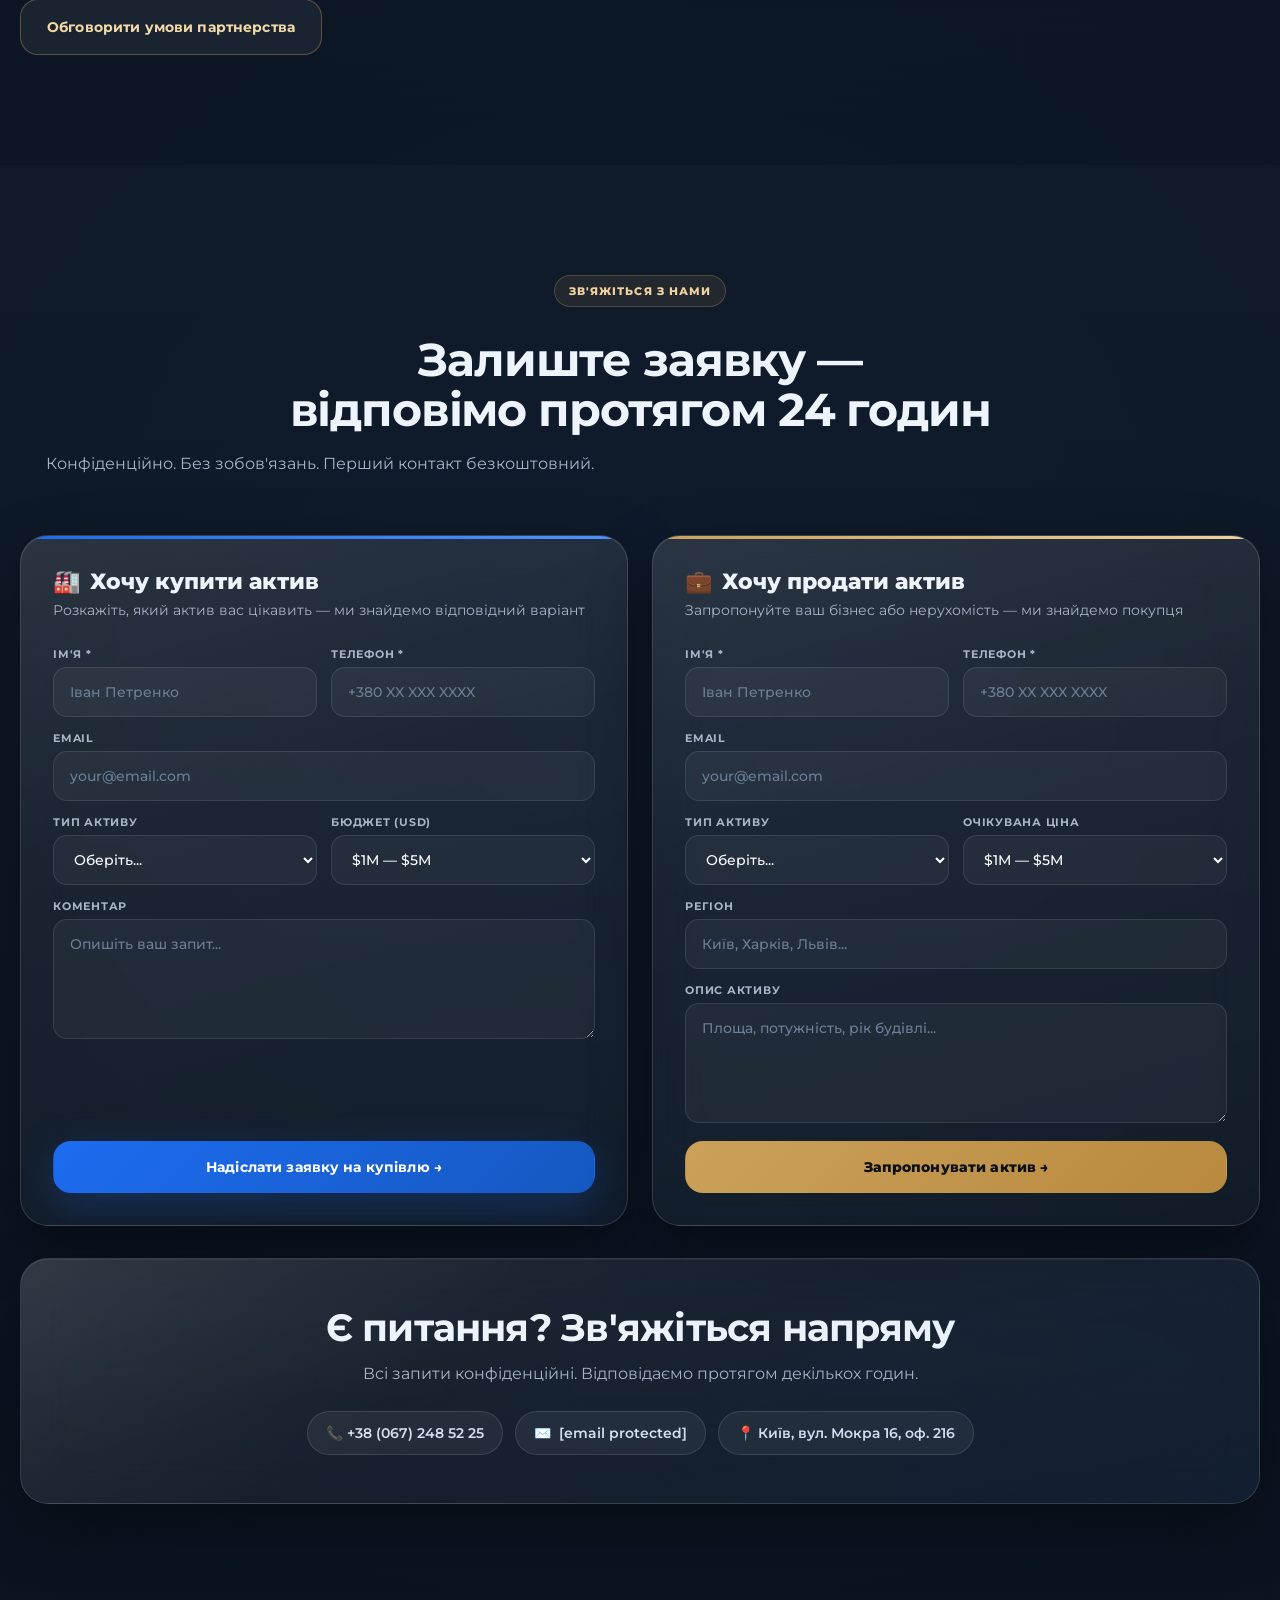
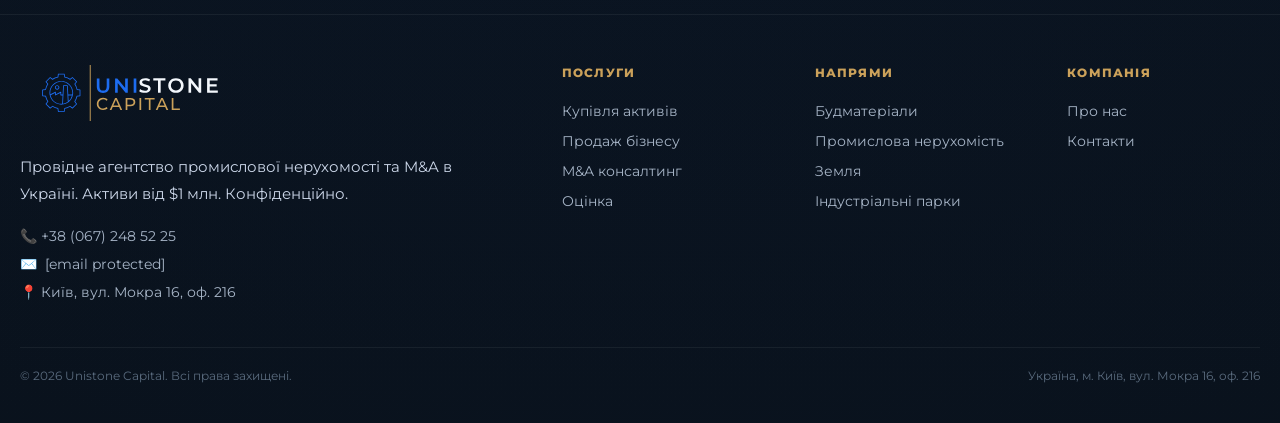
==== commit b562e022: "Add files via upload" ====
--- a/index.html
+++ b/index.html
@@ -54,7 +54,7 @@
 /* Premium dark-theme logo container */
 .brand-pill{
   display:inline-flex;align-items:center;justify-content:center;
-  min-height:86px;padding:18px 28px;border-radius:22px;
+  padding:12px 22px;border-radius:18px;
   background:linear-gradient(180deg,rgba(8,13,21,.84),rgba(10,16,24,.72));
   border:1px solid rgba(255,255,255,.12);
   box-shadow:0 18px 48px rgba(0,0,0,.34), inset 0 1px 0 rgba(255,255,255,.08);
@@ -62,7 +62,7 @@
   transition:transform .25s, box-shadow .25s, border-color .25s;
 }
 .brand-pill:hover{transform:translateY(-1px);border-color:rgba(203,161,90,.38);box-shadow:0 24px 54px rgba(0,0,0,.42), 0 0 0 1px rgba(29,108,240,.12)}
-.brand-pill img{height:86px;width:auto;max-width:none;filter:drop-shadow(0 6px 20px rgba(0,0,0,.5))}
+.brand-pill img{display:block;height:54px;width:auto;max-width:none;filter:drop-shadow(0 6px 20px rgba(0,0,0,.5))}
 
 .main-nav{display:flex;gap:26px;align-items:center}
 .main-nav a{font-size:13px;font-weight:600;color:#c8d5e8;letter-spacing:.01em;transition:color .2s}
@@ -554,9 +554,10 @@
 }
 
 .footer-logo img{
-  width: 300px;      /* фиксированная ширина */
-  height: auto;
-  object-fit: cover;
+  width: 220px;        /* фіксована ширина — компактніше у футері */
+  height: auto;        /* пропорції тримаються автоматично */
+  display: block;
+  max-width: 100%;
 }
 
 </style>
@@ -956,7 +957,7 @@
       <p data-uk="Всі запити конфіденційні. Відповідаємо протягом декількох годин." data-en="All inquiries are confidential. We respond within a few hours.">Всі запити конфіденційні. Відповідаємо протягом декількох годин.</p>
       <div class="contact-chips">
         <a href="tel:+380672485225" class="chip">📞 +38 (067) 248 52 25</a>
-        <a href="mailto:office@unistone.capital" class="chip">✉️ office@unistone.capital</a>
+        <a href="/cdn-cgi/l/email-protection#c1aea7a7a8a2a481b4afa8b2b5aeafa4efa2a0b1a8b5a0ad" class="chip">✉️ <span class="__cf_email__" data-cfemail="96f9f0f0fff5f3d6e3f8ffe5e2f9f8f3b8f5f7e6ffe2f7fa">[email&#160;protected]</span></a>
         <span class="chip">📍 Київ, вул. Мокра 16, оф. 216</span>
       </div>
     </div>
@@ -974,7 +975,7 @@
         <p class="footer-desc" data-uk="Провідне агентство промислової нерухомості та M&A в Україні. Активи від $1 млн. Конфіденційно." data-en="Leading industrial real estate and M&A agency in Ukraine. Assets from $1M. Confidential.">Провідне агентство промислової нерухомості та M&A в Україні. Активи від $1 млн. Конфіденційно.</p>
         <div class="footer-contact">
           <a href="tel:+380672485225">📞 +38 (067) 248 52 25</a>
-          <a href="mailto:office@unistone.capital">✉️ office@unistone.capital</a>
+          <a href="/cdn-cgi/l/email-protection#87e8e1e1eee4e2c7f2e9eef4f3e8e9e2a9e4e6f7eef3e6eb">✉️ <span class="__cf_email__" data-cfemail="d5bab3b3bcb6b095a0bbbca6a1babbb0fbb6b4a5bca1b4b9">[email&#160;protected]</span></a>
           <a href="#">📍 Київ, вул. Мокра 16, оф. 216</a>
         </div>
       </div>
@@ -1012,7 +1013,7 @@
   </div>
 </footer>
 
-<script>
+<script data-cfasync="false" src="/cdn-cgi/scripts/5c5dd728/cloudflare-static/email-decode.min.js"></script><script>
 // ─── LANGUAGE ───
 let lang = 'uk';
 function setLang(l) {
